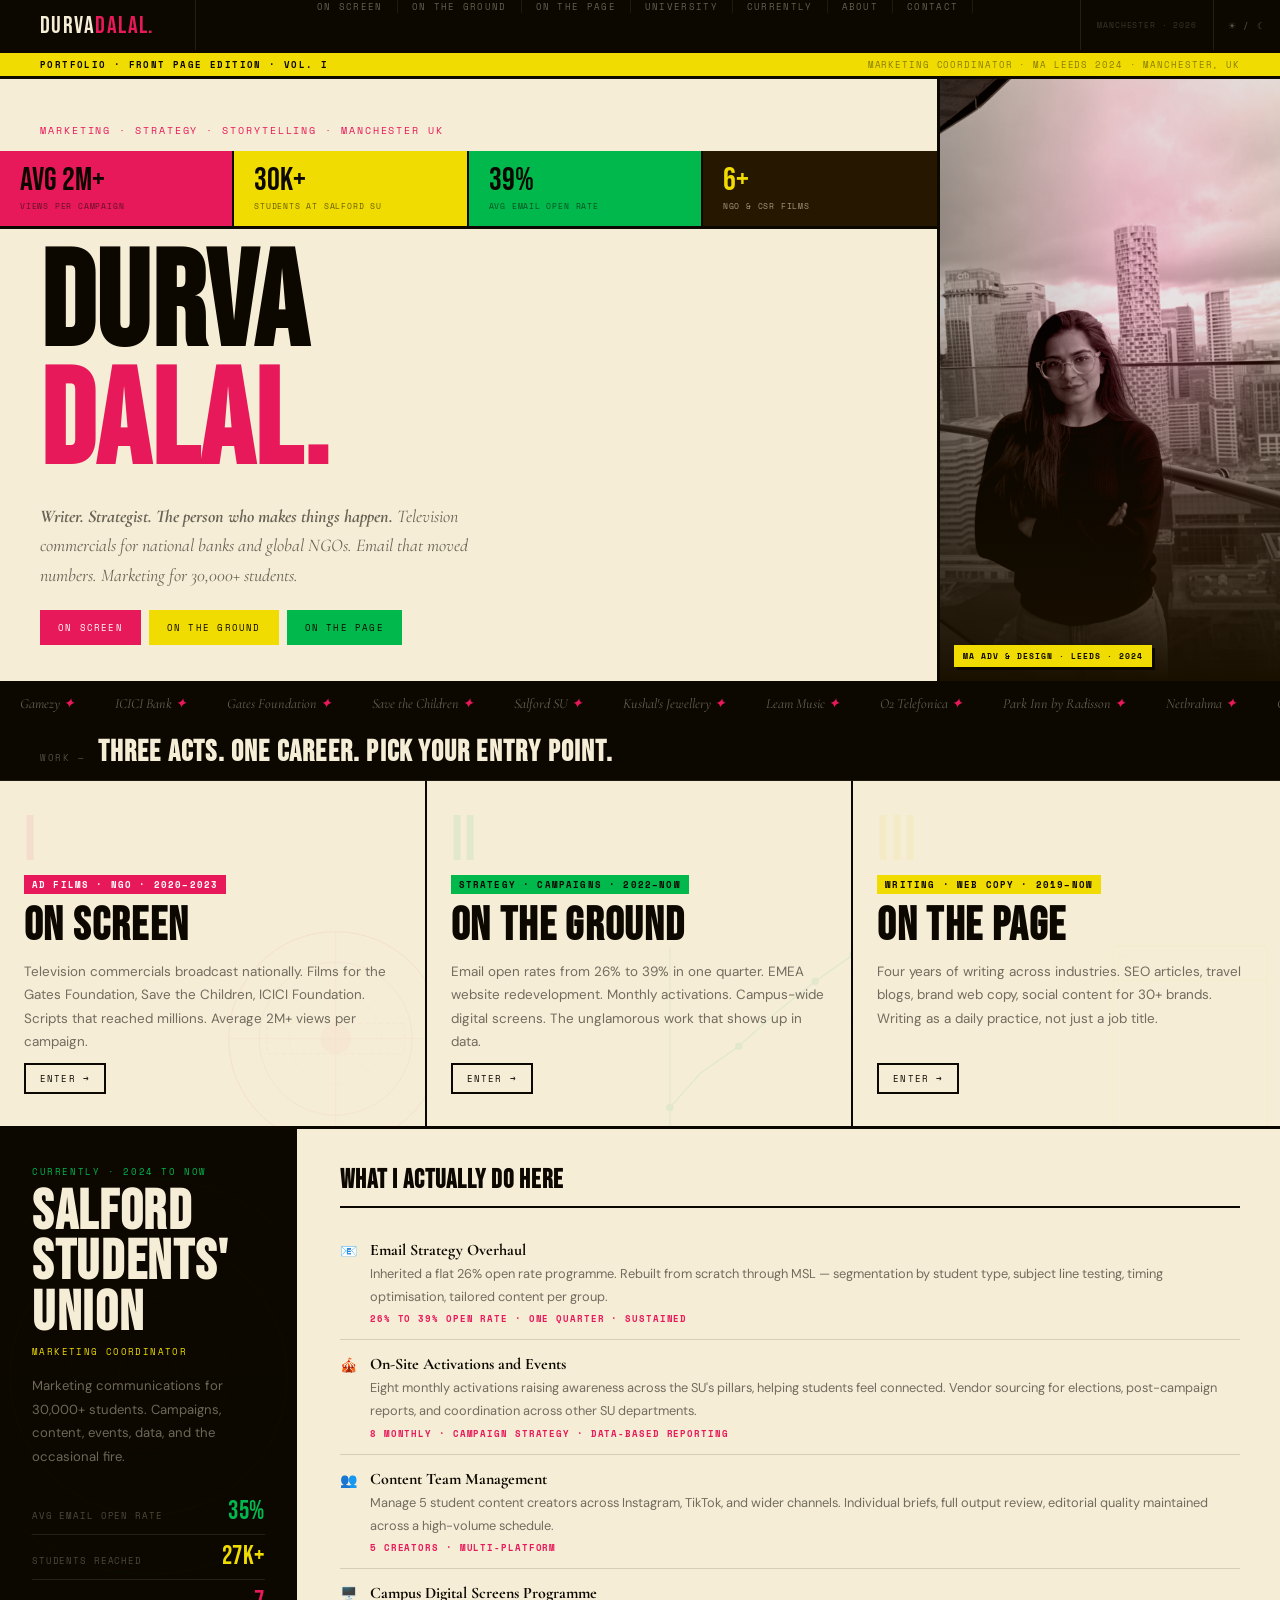
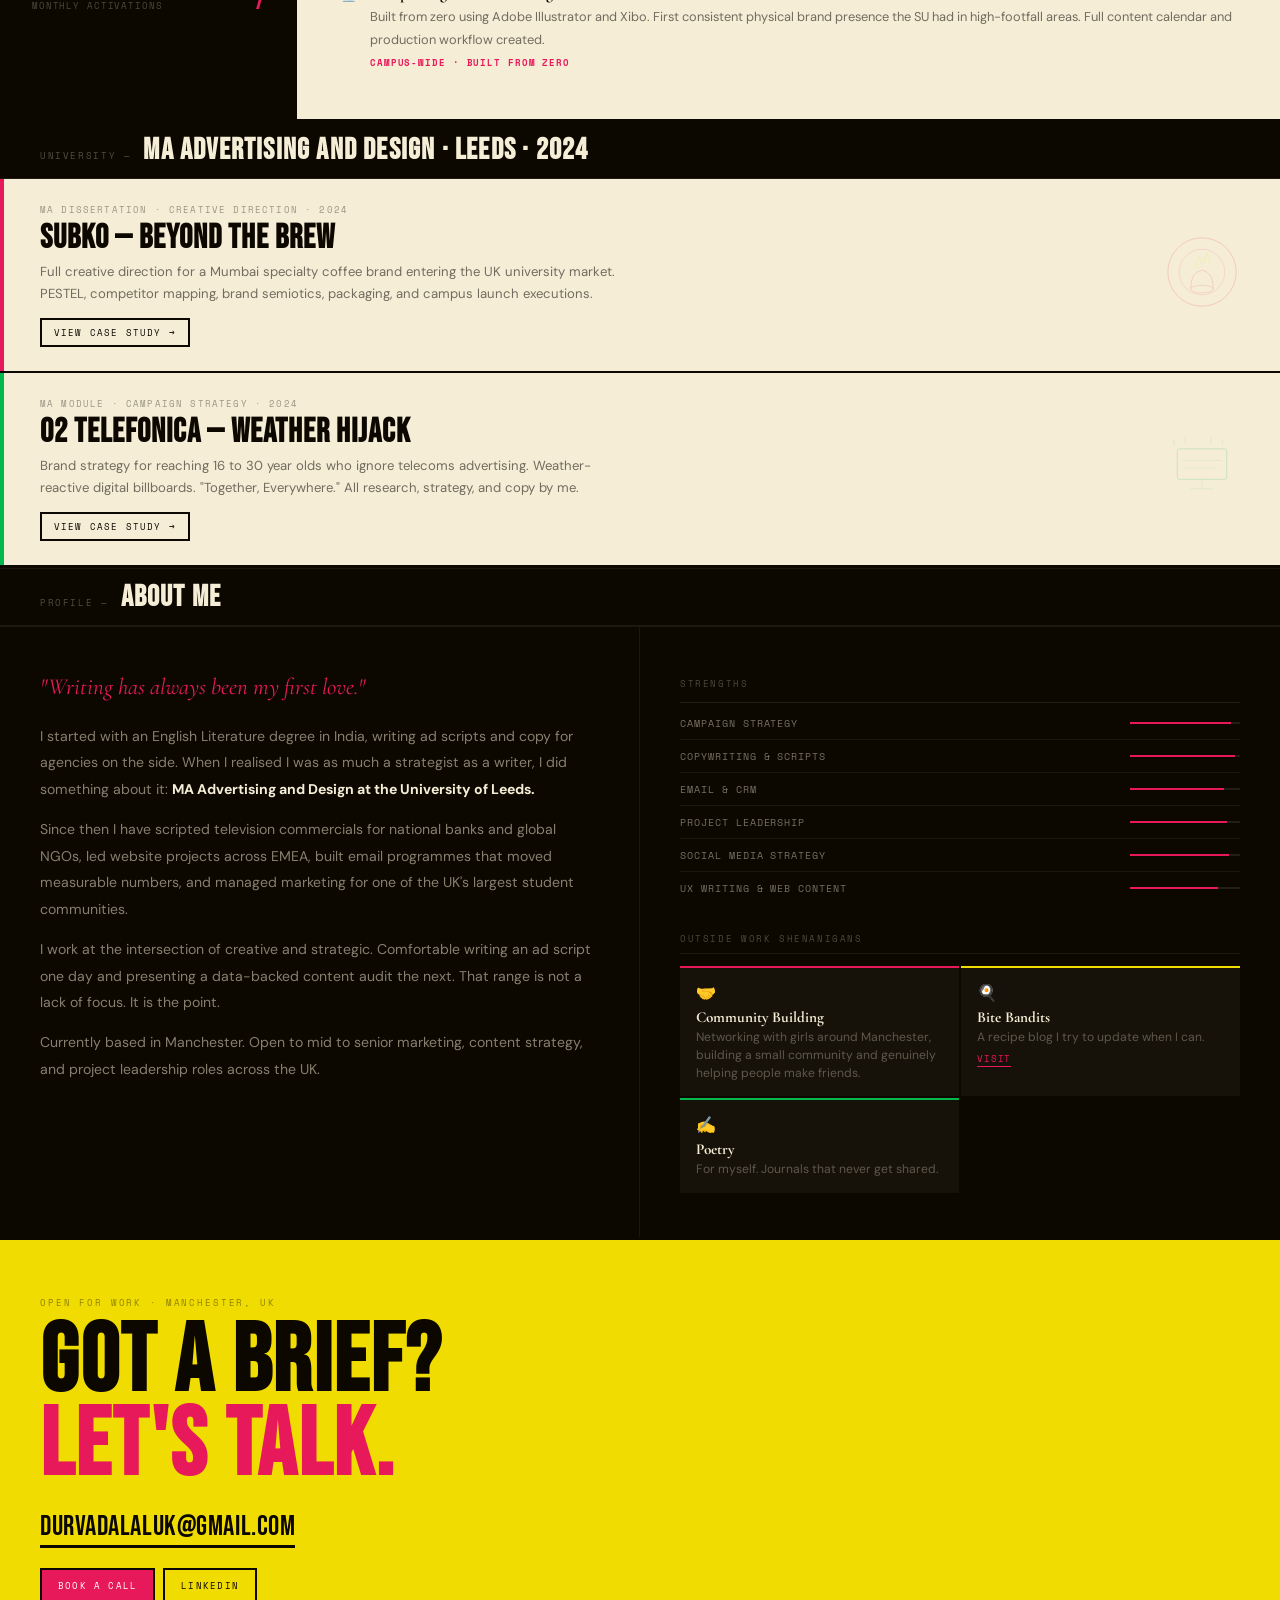
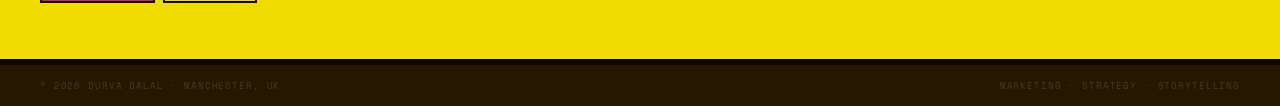
==== index.html @ 7b7b0177 "Add files via upload" ====
<!DOCTYPE html>
<html lang="en">
<head>
<meta charset="UTF-8"/><meta name="viewport" content="width=device-width,initial-scale=1.0"/>
<title>Durva Dalal — Marketing & Strategy</title>
<link rel="preconnect" href="https://fonts.googleapis.com"><link rel="preconnect" href="https://fonts.gstatic.com" crossorigin>
<link href="https://fonts.googleapis.com/css2?family=Bebas+Neue&family=Cormorant+Garamond:ital,wght@0,400;0,600;0,700;1,400;1,600;1,700&family=Space+Mono:wght@400;700&family=DM+Sans:opsz,wght@9..40,400;9..40,500&display=swap" rel="stylesheet">
<style>
/* ── TOKENS ── */
:root{
  --ink:#0C0800;--ink2:#1A1000;--ink3:#261800;
  --cream:#F5EDD6;--cream2:#EDE4C6;--cream3:#E4D8B4;
  --pink:#E8195A;--yellow:#F0DC00;--green:#00B84C;
  --rule:3px solid var(--ink);--rule-thin:1px solid rgba(12,8,0,.14);
  --w:1200px;--pad:40px;
}
*,*::before,*::after{margin:0;padding:0;box-sizing:border-box;}
html{scroll-behavior:smooth;font-size:16px;}
body{background:var(--cream);color:var(--ink);font-family:'DM Sans',sans-serif;overflow-x:hidden;cursor:none;-webkit-font-smoothing:antialiased;}
a{color:inherit;text-decoration:none;}
img{display:block;max-width:100%;}

/* ── CURSOR ── */
#cd,#cr{position:fixed;top:-100px;left:-100px;pointer-events:none;z-index:9999;border-radius:50%;transform:translate(-50%,-50%);}
#cd{width:7px;height:7px;background:var(--pink);}
#cr{width:30px;height:30px;border:1.5px solid rgba(232,25,90,.45);transition:width .22s,height .22s;}
body.hov #cr{width:46px;height:46px;border-color:var(--pink);}
body.clk #cd{background:var(--yellow);}
@media(hover:none){#cd,#cr{display:none;}body{cursor:auto;}}

/* ── MASTHEAD ── */
.mast{
  position:sticky;top:0;z-index:400;
  background:var(--ink);color:var(--cream);
  border-bottom:var(--rule);
}
.mast-inner{
  display:flex;align-items:stretch;justify-content:space-between;
  height:50px;max-width:100%;
}
.mast-logo{
  font-family:'Bebas Neue',sans-serif;font-size:24px;letter-spacing:.06em;
  color:var(--cream);padding:0 var(--pad);display:flex;align-items:center;
  border-right:1px solid rgba(245,237,214,.1);flex-shrink:0;
}
.mast-logo span{color:var(--pink);}
.mast-nav{display:flex;list-style:none;flex:1;}
.mast-nav li{display:flex;}
.mast-nav a{
  font-family:'Space Mono',monospace;font-size:.58rem;letter-spacing:.14em;
  text-transform:uppercase;color:rgba(245,237,214,.38);
  padding:0 14px;display:flex;align-items:center;
  border-right:1px solid rgba(245,237,214,.08);
  transition:color .2s,background .2s;white-space:nowrap;
}
.mast-nav a:hover,.mast-nav a.cur{color:var(--yellow);background:rgba(245,237,214,.04);}
.mast-r{display:flex;align-items:center;gap:0;border-left:1px solid rgba(245,237,214,.1);}
.mast-date{font-family:'Space Mono',monospace;font-size:.52rem;letter-spacing:.1em;color:rgba(245,237,214,.2);text-transform:uppercase;padding:0 16px;white-space:nowrap;}
.theme-btn{
  font-family:'Space Mono',monospace;font-size:.56rem;letter-spacing:.1em;text-transform:uppercase;
  background:none;border:none;border-left:1px solid rgba(245,237,214,.1);
  color:rgba(245,237,214,.35);padding:0 14px;height:50px;cursor:none;
  transition:color .2s,background .2s;white-space:nowrap;
}
.theme-btn:hover{color:var(--yellow);background:rgba(245,237,214,.04);}
.burger{
  background:none;border:none;border-left:1px solid rgba(245,237,214,.1);
  padding:0 16px;height:50px;display:none;
  flex-direction:column;justify-content:center;gap:5px;cursor:none;
}
.burger span{display:block;width:18px;height:1.5px;background:var(--cream);transition:all .3s;}
.burger.open span:nth-child(1){transform:rotate(45deg) translate(4.5px,4.5px);}
.burger.open span:nth-child(2){opacity:0;}
.burger.open span:nth-child(3){transform:rotate(-45deg) translate(4.5px,-4.5px);}

/* light mode */
body.light{background:var(--cream);color:var(--ink);}
body.dark{background:var(--ink2);color:var(--cream);}

/* ── FULL MENU ── */
.fmenu{display:none;position:fixed;inset:0;z-index:390;background:var(--ink);flex-direction:column;justify-content:center;padding:60px 10vw;}
.fmenu.on{display:flex;}
.fmenu-links{display:flex;flex-direction:column;margin-bottom:40px;}
.fmenu-links a{
  font-family:'Bebas Neue',sans-serif;font-size:clamp(40px,7.5vw,84px);
  letter-spacing:.04em;color:var(--cream);opacity:.12;line-height:1.1;
  transition:opacity .3s,color .3s;border-bottom:1px solid rgba(245,237,214,.06);
  padding:3px 0;
}
.fmenu-links a:hover{opacity:1;color:var(--yellow);}
.fmenu-foot{display:flex;flex-wrap:wrap;gap:8px;border-top:1px solid rgba(245,237,214,.1);padding-top:24px;}
.fma{font-family:'Space Mono',monospace;font-size:.6rem;letter-spacing:.13em;text-transform:uppercase;padding:8px 16px;border:1px solid rgba(245,237,214,.18);color:var(--cream);transition:all .2s;}
.fma:hover{border-color:var(--cream);}
.fma.fp{background:var(--pink);border-color:var(--pink);color:#fff;}
.fmenu-hint{font-family:'Space Mono',monospace;font-size:.56rem;letter-spacing:.1em;text-transform:uppercase;color:rgba(245,237,214,.13);margin-top:12px;}

/* ── ISSUE BAR ── */
.issue-bar{
  background:var(--yellow);border-bottom:var(--rule);
  display:flex;align-items:center;justify-content:space-between;
  padding:5px var(--pad);gap:16px;
}
.ib-l{font-family:'Space Mono',monospace;font-size:.58rem;letter-spacing:.15em;text-transform:uppercase;font-weight:700;}
.ib-r{font-family:'Space Mono',monospace;font-size:.56rem;letter-spacing:.1em;text-transform:uppercase;color:rgba(12,8,0,.45);}

/* ── HERO — newspaper front page grid ── */
.hero{
  display:grid;
  grid-template-columns:1fr 340px;
  border-bottom:var(--rule);
  min-height:520px;
}
.hero-l{
  padding:44px var(--pad) 36px;
  border-right:var(--rule);
  display:flex;flex-direction:column;gap:0;
  position:relative;overflow:hidden;
}
/* subtle vertical column rule */
.hero-l::after{
  content:'';position:absolute;top:15%;bottom:12%;
  left:calc(50% + 20px);width:1px;
  background:var(--rule-thin);pointer-events:none;
}
.hero-kicker{
  font-family:'Space Mono',monospace;font-size:.6rem;
  letter-spacing:.2em;text-transform:uppercase;
  color:var(--pink);margin-bottom:14px;display:block;
}
.hero-name{
  font-family:'Bebas Neue',sans-serif;
  font-size:clamp(76px,10.5vw,148px);
  line-height:.88;letter-spacing:.01em;
  margin-bottom:0;
}
.hero-name .pk{color:var(--pink);}
/* ── STATS — live above name ── */
.hero-stats-strip{
  display:grid;grid-template-columns:repeat(4,1fr);
  border-top:var(--rule);border-bottom:var(--rule);
  margin:0 calc(-1 * var(--pad));
  margin-top:20px;
}
/* stats before name — reorder with flex order */
.hero-top-block{display:flex;flex-direction:column;}
.hero-stat-bar{
  display:grid;grid-template-columns:repeat(4,1fr);
  border-bottom:var(--rule);
  margin:0 calc(-1 * var(--pad));
}
.hsb{padding:14px 20px;border-right:2px solid var(--ink);}
.hsb:last-child{border-right:none;}
.hsb:nth-child(1){background:var(--pink);color:var(--ink);}
.hsb:nth-child(2){background:var(--yellow);color:var(--ink);}
.hsb:nth-child(3){background:var(--green);color:var(--ink);}
.hsb:nth-child(4){background:var(--ink3);color:var(--cream);}
.hsb-n{font-family:'Bebas Neue',sans-serif;font-size:clamp(22px,2.5vw,34px);line-height:1;}
.hsb:nth-child(4) .hsb-n{color:var(--yellow);}
.hsb-l{font-family:'Space Mono',monospace;font-size:.5rem;letter-spacing:.1em;text-transform:uppercase;margin-top:3px;opacity:.6;}
.hero-deck{
  font-family:'Cormorant Garamond',serif;font-size:clamp(14px,1.4vw,18px);
  font-style:italic;line-height:1.65;color:rgba(12,8,0,.6);
  max-width:480px;margin-top:18px;
}
.hero-ctas{display:flex;flex-wrap:wrap;gap:8px;margin-top:20px;}
.btn{
  font-family:'Space Mono',monospace;font-size:.58rem;letter-spacing:.13em;
  text-transform:uppercase;padding:9px 16px;
  border:2px solid var(--ink);background:none;color:var(--ink);
  transition:all .2s;display:inline-block;
}
.btn:hover{background:var(--ink);color:var(--cream);}
.btn.bp{background:var(--pink);border-color:var(--pink);color:#fff;}.btn.bp:hover{background:#ff4d7a;border-color:#ff4d7a;}
.btn.by{background:var(--yellow);border-color:var(--yellow);color:var(--ink);}.btn.by:hover{background:#ffe133;}
.btn.bg{background:var(--green);border-color:var(--green);color:var(--ink);}.btn.bg:hover{background:#00e95e;}

/* hero right — photo blended */
.hero-r{display:flex;flex-direction:column;}
.hero-photo{flex:1;position:relative;overflow:hidden;background:var(--ink2);min-height:300px;}
.hero-photo-bg{position:absolute;inset:0;background:radial-gradient(ellipse at 60% 30%,#3d0818 0%,#1a0800 55%,#080400 100%);z-index:0;}
.hero-photo img{position:absolute;inset:0;width:100%;height:100%;object-fit:cover;object-position:center top;z-index:1;mix-blend-mode:luminosity;filter:contrast(1.08) saturate(.72);opacity:.88;}
.hero-photo-veil{position:absolute;inset:0;z-index:2;background:linear-gradient(to bottom,transparent 40%,var(--ink2) 100%),linear-gradient(to left,transparent 50%,rgba(8,4,0,.2) 100%);}
.hero-photo-badge{position:absolute;bottom:14px;left:14px;z-index:3;background:var(--yellow);color:var(--ink);font-family:'Space Mono',monospace;font-size:.52rem;letter-spacing:.12em;text-transform:uppercase;padding:5px 9px;font-weight:700;box-shadow:3px 3px 0 var(--ink);}

/* ── TICKER ── */
.ticker{background:var(--ink);border-bottom:var(--rule);overflow:hidden;white-space:nowrap;padding:8px 0;}
.ticker-t{display:inline-flex;animation:tick 30s linear infinite;}
.ticker-t:hover{animation-play-state:paused;}
.ti{font-family:'Cormorant Garamond',serif;font-size:14px;font-style:italic;color:rgba(245,237,214,.38);padding:0 20px;}
.td{color:var(--pink);}
@keyframes tick{from{transform:translateX(0);}to{transform:translateX(-50%);}}

/* ── SECTION BAR ── */
.section-bar{
  background:var(--ink);color:var(--cream);
  padding:10px var(--pad);
  display:flex;align-items:baseline;gap:12px;
  border-bottom:1px solid rgba(245,237,214,.08);
}
.sb-lbl{font-family:'Space Mono',monospace;font-size:.56rem;letter-spacing:.18em;text-transform:uppercase;color:rgba(245,237,214,.3);}
.sb-hl{font-family:'Bebas Neue',sans-serif;font-size:clamp(18px,2.5vw,30px);letter-spacing:.04em;}

/* ── THREE ACTS ── */
.acts-section{border-bottom:var(--rule);}
.acts-grid{display:grid;grid-template-columns:1fr 1fr 1fr;}
.act{
  padding:28px 24px 32px;border-right:2px solid var(--ink);
  display:flex;flex-direction:column;gap:10px;
  position:relative;overflow:hidden;
  text-decoration:none;color:var(--ink);
}
.act:last-child{border-right:none;}
/* NO background shift on hover — just border accent appears */
.act::before{content:'';position:absolute;top:0;left:0;right:0;height:0;transition:height .3s;z-index:0;}
.act-1::before{background:var(--pink);}
.act-2::before{background:var(--green);}
.act-3::before{background:var(--yellow);}
.act:hover::before{height:4px;}
.act-svg{position:absolute;right:-6%;bottom:-8%;width:54%;pointer-events:none;opacity:.07;}
.act-num{font-family:'Bebas Neue',sans-serif;font-size:64px;letter-spacing:.02em;line-height:1;opacity:.07;margin-bottom:-8px;position:relative;z-index:1;}
.act-1 .act-num{color:var(--pink);}.act-2 .act-num{color:var(--green);}.act-3 .act-num{color:var(--yellow);}
.act-tag{font-family:'Space Mono',monospace;font-size:.56rem;letter-spacing:.13em;text-transform:uppercase;padding:3px 8px;display:inline-block;font-weight:700;align-self:flex-start;position:relative;z-index:1;}
.act-1 .act-tag{background:var(--pink);color:#fff;}.act-2 .act-tag{background:var(--green);color:var(--ink);}.act-3 .act-tag{background:var(--yellow);color:var(--ink);}
.act-title{font-family:'Bebas Neue',sans-serif;font-size:clamp(30px,3.6vw,48px);letter-spacing:.03em;line-height:1;position:relative;z-index:1;}
.act-body{font-size:.84rem;line-height:1.72;color:rgba(12,8,0,.56);flex:1;position:relative;z-index:1;}
.act-cta{
  font-family:'Space Mono',monospace;font-size:.56rem;letter-spacing:.13em;text-transform:uppercase;
  display:inline-flex;align-items:center;gap:8px;padding:7px 14px;
  border:2px solid var(--ink);transition:all .22s;align-self:flex-start;position:relative;z-index:1;
}
.act:hover .act-cta{background:var(--ink);color:var(--cream);}
.act-1:hover .act-cta{background:var(--pink);border-color:var(--pink);color:#fff;}
.act-2:hover .act-cta{background:var(--green);border-color:var(--green);}
.act-3:hover .act-cta{background:var(--yellow);border-color:var(--yellow);color:var(--ink);}

/* ── CURRENTLY ── */
.cur-section{display:grid;grid-template-columns:300px 1fr;border-bottom:var(--rule);}
.cur-l{background:var(--ink);color:var(--cream);padding:36px 32px;border-right:3px solid var(--cream);position:relative;overflow:hidden;}
.cur-l-pat{position:absolute;inset:0;pointer-events:none;opacity:.04;}
.cur-l-inner{position:relative;z-index:1;}
.cur-lbl{font-family:'Space Mono',monospace;font-size:.56rem;letter-spacing:.18em;text-transform:uppercase;color:var(--green);display:block;margin-bottom:10px;}
.cur-org{font-family:'Bebas Neue',sans-serif;font-size:clamp(32px,4.5vw,56px);letter-spacing:.03em;line-height:.9;color:var(--cream);margin-bottom:6px;}
.cur-role{font-family:'Space Mono',monospace;font-size:.58rem;letter-spacing:.15em;text-transform:uppercase;color:var(--yellow);margin-bottom:16px;}
.cur-desc{font-size:.82rem;line-height:1.8;color:rgba(245,237,214,.42);margin-bottom:22px;}
.cur-stats-ed{display:flex;flex-direction:column;}
.cse{padding:9px 0;border-bottom:1px solid rgba(245,237,214,.1);display:flex;align-items:baseline;justify-content:space-between;gap:8px;}
.cse:last-child{border-bottom:none;}
.cse-lbl{font-family:'Space Mono',monospace;font-size:.54rem;letter-spacing:.1em;text-transform:uppercase;color:rgba(245,237,214,.28);}
.cse-val{font-family:'Bebas Neue',sans-serif;font-size:clamp(18px,2vw,26px);letter-spacing:.02em;line-height:1;}
.cse:nth-child(1) .cse-val{color:var(--green);}
.cse:nth-child(2) .cse-val{color:var(--yellow);}
.cse:nth-child(3) .cse-val{color:var(--pink);}
.cur-r{padding:36px var(--pad);}
.cur-r-hl{font-family:'Bebas Neue',sans-serif;font-size:clamp(16px,2vw,26px);letter-spacing:.04em;margin-bottom:18px;padding-bottom:10px;border-bottom:2px solid var(--ink);}
.ach-list{list-style:none;}
.ach{display:flex;gap:12px;padding:14px 0;border-bottom:var(--rule-thin);}
.ach:last-child{border-bottom:none;}
.ach-ico{font-size:14px;flex-shrink:0;width:18px;margin-top:2px;}
.ach-title{font-family:'Cormorant Garamond',serif;font-size:1rem;font-weight:700;margin-bottom:3px;}
.ach-body{font-size:.8rem;line-height:1.78;color:rgba(12,8,0,.56);}
.ach-m{font-family:'Space Mono',monospace;font-size:.56rem;letter-spacing:.1em;text-transform:uppercase;color:var(--pink);font-weight:700;margin-top:4px;display:block;}

/* ── UNIVERSITY ── */
.uni-section{border-bottom:var(--rule);}
.uni-grid{display:flex;flex-direction:column;}
.uni-c{
  padding:24px var(--pad);display:grid;grid-template-columns:1fr auto;
  gap:20px;align-items:center;border-bottom:2px solid var(--ink);
  text-decoration:none;color:var(--ink);transition:background .2s;
  position:relative;
}
.uni-c:last-child{border-bottom:none;}
.uni-c:hover{background:var(--cream2);}
.uni-c::before{content:'';position:absolute;left:0;top:0;bottom:0;width:4px;background:var(--pink);}
.uni-c:nth-child(2)::before{background:var(--green);}
.uni-tag{font-family:'Space Mono',monospace;font-size:.56rem;letter-spacing:.13em;text-transform:uppercase;color:rgba(12,8,0,.38);margin-bottom:6px;display:block;}
.uni-h{font-family:'Bebas Neue',sans-serif;font-size:clamp(20px,2.6vw,34px);letter-spacing:.03em;line-height:1;margin-bottom:6px;}
.uni-p{font-size:.82rem;line-height:1.7;color:rgba(12,8,0,.56);max-width:580px;margin-bottom:12px;}
.uni-cta{font-family:'Space Mono',monospace;font-size:.56rem;letter-spacing:.13em;text-transform:uppercase;padding:6px 12px;border:2px solid var(--ink);display:inline-block;transition:all .2s;}
.uni-c:hover .uni-cta{background:var(--ink);color:var(--cream);}
.uni-illus{flex-shrink:0;opacity:.45;}

/* ── ABOUT ── */
.about-section{border-bottom:var(--rule);background:var(--ink);color:var(--cream);}
.about-grid{display:grid;grid-template-columns:1fr 1fr;border-top:1px solid rgba(245,237,214,.07);}
.about-l{padding:44px var(--pad);border-right:1px solid rgba(245,237,214,.07);}
.about-quote{font-family:'Cormorant Garamond',serif;font-size:clamp(16px,1.8vw,24px);font-style:italic;color:var(--pink);margin-bottom:20px;line-height:1.4;}
.about-p{font-size:.88rem;line-height:1.88;color:rgba(245,237,214,.52);margin-bottom:14px;}
.about-p strong{color:var(--cream);}
.about-r{padding:44px var(--pad);}
.skill-row{display:flex;align-items:center;justify-content:space-between;padding:9px 0;border-bottom:1px solid rgba(245,237,214,.07);gap:12px;}
.skill-row:last-child{border-bottom:none;}
.skill-name{font-family:'Space Mono',monospace;font-size:.6rem;letter-spacing:.1em;text-transform:uppercase;color:rgba(245,237,214,.45);}
.skill-bar{width:110px;height:2px;background:rgba(245,237,214,.1);flex-shrink:0;overflow:hidden;}
.skill-fill{height:100%;background:var(--pink);width:0;transition:width 1.2s cubic-bezier(.16,1,.3,1);}
/* hobbies */
.hobbies-lbl{font-family:'Space Mono',monospace;font-size:.56rem;letter-spacing:.18em;text-transform:uppercase;color:rgba(245,237,214,.28);margin-top:28px;margin-bottom:12px;display:block;padding-bottom:8px;border-bottom:1px solid rgba(245,237,214,.08);}
.outside-row{display:grid;grid-template-columns:1fr 1fr;gap:2px;}
.ot{background:rgba(245,237,214,.04);padding:14px 16px;border-top:2px solid transparent;transition:background .2s;}
.ot:nth-child(1){border-top-color:var(--pink);}
.ot:nth-child(2){border-top-color:var(--yellow);}
.ot:nth-child(3){border-top-color:var(--green);}
.ot:hover{background:rgba(245,237,214,.07);}
.ot-e{font-size:16px;margin-bottom:5px;}
.ot-title{font-family:'Cormorant Garamond',serif;font-size:.95rem;font-weight:700;color:var(--cream);margin-bottom:2px;}
.ot-body{font-size:.76rem;color:rgba(245,237,214,.32);line-height:1.5;}
.ot-link{font-family:'Space Mono',monospace;font-size:.54rem;letter-spacing:.1em;text-transform:uppercase;color:var(--pink);border-bottom:1px solid var(--pink);padding-bottom:1px;display:inline-block;margin-top:4px;}

/* ── CONTACT ── */
.contact-section{background:var(--yellow);border-bottom:var(--rule);padding:56px var(--pad);}
.contact-pre{font-family:'Space Mono',monospace;font-size:.58rem;letter-spacing:.2em;text-transform:uppercase;color:rgba(12,8,0,.42);display:block;margin-bottom:12px;}
.contact-hl{font-family:'Bebas Neue',sans-serif;font-size:clamp(52px,7.5vw,96px);line-height:.88;letter-spacing:.02em;color:var(--ink);margin-bottom:20px;}
.contact-hl span{color:var(--pink);}
.contact-email{font-family:'Bebas Neue',sans-serif;font-size:clamp(16px,2.2vw,28px);color:var(--ink);border-bottom:3px solid var(--ink);padding-bottom:2px;transition:all .2s;display:inline-block;margin-bottom:20px;letter-spacing:.02em;}
.contact-email:hover{color:var(--pink);border-color:var(--pink);}
.contact-btns{display:flex;gap:8px;flex-wrap:wrap;}
.contact-btns .btn{border-color:var(--ink);}.contact-btns .btn:hover{background:var(--ink);color:var(--cream);}

footer{background:var(--ink3);padding:14px var(--pad);display:flex;justify-content:space-between;flex-wrap:wrap;gap:8px;border-top:var(--rule);}
.ft{font-family:'Space Mono',monospace;font-size:.54rem;letter-spacing:.1em;text-transform:uppercase;color:rgba(245,237,214,.16);}

/* ── SCROLL REVEAL — fade up, no background darkening ── */
.rv{opacity:0;transform:translateY(20px);transition:opacity .65s ease,transform .65s ease;}
.rv.on{opacity:1;transform:translateY(0);}
.rv2{opacity:0;transform:translateY(20px);transition:opacity .65s ease .12s,transform .65s ease .12s;}
.rv2.on{opacity:1;transform:translateY(0);}
.rv3{opacity:0;transform:translateY(20px);transition:opacity .65s ease .24s,transform .65s ease .24s;}
.rv3.on{opacity:1;transform:translateY(0);}

/* ── MOBILE ── */
@media(max-width:900px){
  :root{--pad:20px;}
  .mast-nav{display:none;}.mast-date{display:none;}
  .burger{display:flex;}.theme-btn{display:none;}
  .hero{grid-template-columns:1fr;min-height:auto;}
  .hero-r{order:-1;}
  .hero-photo{min-height:52vw;max-height:280px;}
  .hero-l{padding:24px var(--pad) 28px;}
  .hero-l::after{display:none;}
  .hero-stat-bar{grid-template-columns:1fr 1fr;margin:0 calc(-1 * var(--pad));}
  .hero-name{font-size:clamp(60px,13vw,96px);}
  .acts-grid{grid-template-columns:1fr;}
  .act{border-right:none;border-bottom:2px solid var(--ink);padding:22px var(--pad) 26px;}
  .act:last-child{border-bottom:none;}
  .cur-section{grid-template-columns:1fr;}
  .cur-l{border-right:none;border-bottom:3px solid var(--cream);padding:28px var(--pad);}
  .cur-r{padding:28px var(--pad);}
  .uni-c{grid-template-columns:1fr;padding:20px var(--pad);}
  .uni-illus{display:none;}
  .about-grid{grid-template-columns:1fr;}
  .about-l{border-right:none;border-bottom:1px solid rgba(245,237,214,.07);padding:36px var(--pad);}
  .about-r{padding:36px var(--pad);}
  .outside-row{grid-template-columns:1fr 1fr;}
  .contact-section{padding:44px var(--pad);}
  footer{padding:14px var(--pad);justify-content:center;text-align:center;}
  .skill-bar{width:80px;}
  .ib-r{display:none;}
  .section-bar{padding:10px var(--pad);}
}
@media(max-width:480px){
  .hero-stat-bar{grid-template-columns:1fr 1fr;}
  .outside-row{grid-template-columns:1fr;}
  .contact-hl{font-size:clamp(44px,12vw,68px);}
}
</style>
</head>
<body>
<div id="cd"></div><div id="cr"></div>

<!-- MASTHEAD -->
<header class="mast">
  <div class="mast-inner">
    <a href="index.html" class="mast-logo">Durva <span>Dalal.</span></a>
    <nav><ul class="mast-nav">
      <li><a href="onscreen.html">On Screen</a></li>
      <li><a href="onground.html">On the Ground</a></li>
      <li><a href="onpage.html">On the Page</a></li>
      <li><a href="university.html">University</a></li>
      <li><a href="#currently">Currently</a></li>
      <li><a href="#about">About</a></li>
      <li><a href="#contact">Contact</a></li>
    </ul></nav>
    <div class="mast-r">
      <span class="mast-date">Manchester · 2026</span>
      <button class="theme-btn" id="themeBtn" aria-label="Toggle theme">☀ / ☾</button>
      <button class="burger" id="burger" aria-label="Menu" aria-expanded="false"><span></span><span></span><span></span></button>
    </div>
  </div>
</header>

<!-- FULL MENU -->
<div class="fmenu" id="fmenu" aria-hidden="true">
  <div class="fmenu-links">
    <a href="index.html">Home</a>
    <a href="onscreen.html">On Screen</a>
    <a href="onground.html">On the Ground</a>
    <a href="onpage.html">On the Page</a>
    <a href="university.html">University</a>
    <a href="#currently">Currently</a>
    <a href="#about">About</a>
    <a href="#contact">Contact</a>
  </div>
  <div class="fmenu-foot">
    <a href="https://calendly.com/durvadalaluk/calls" target="_blank" rel="noopener" class="fma fp">Book a Call</a>
    <a href="https://www.linkedin.com/in/durva-d-2850591bb/" target="_blank" rel="noopener" class="fma">LinkedIn</a>
    <a href="mailto:durvadalaluk@gmail.com" class="fma">durvadalaluk@gmail.com</a>
  </div>
  <p class="fmenu-hint">ESC or click outside to close</p>
</div>

<!-- ISSUE BAR -->
<div class="issue-bar">
  <span class="ib-l">Portfolio · Front Page Edition · Vol. I</span>
  <span class="ib-r">Marketing Coordinator · MA Leeds 2024 · Manchester, UK</span>
</div>

<!-- HERO -->
<section class="hero">
  <div class="hero-l rv">
    <span class="hero-kicker">Marketing · Strategy · Storytelling · Manchester UK</span>
    <!-- STATS above name -->
    <div class="hero-stat-bar count-trigger">
      <div class="hsb"><p class="hsb-n">Avg 2M+</p><p class="hsb-l">Views per campaign</p></div>
      <div class="hsb"><p class="hsb-n"><span data-count="30" data-suffix="K+">0K+</span></p><p class="hsb-l">Students at Salford SU</p></div>
      <div class="hsb"><p class="hsb-n"><span data-count="39" data-suffix="%">0%</span></p><p class="hsb-l">Avg email open rate</p></div>
      <div class="hsb"><p class="hsb-n"><span data-count="6" data-suffix="+">0+</span></p><p class="hsb-l">NGO &amp; CSR films</p></div>
    </div>
    <!-- NAME -->
    <h1 class="hero-name" style="margin-top:18px;">Durva<br><span class="pk">Dalal.</span></h1>
    <p class="hero-deck"><strong>Writer. Strategist. The person who makes things happen.</strong> Television commercials for national banks and global NGOs. Email that moved numbers. Marketing for 30,000+ students.</p>
    <div class="hero-ctas">
      <a href="onscreen.html" class="btn bp">On Screen</a>
      <a href="onground.html" class="btn by">On the Ground</a>
      <a href="onpage.html" class="btn bg">On the Page</a>
    </div>
  </div>
  <div class="hero-r">
    <div class="hero-photo">
      <div class="hero-photo-bg"></div>
      <img src="durva.jpg" alt="Durva Dalal" loading="eager" onerror="this.style.display='none'">
      <div class="hero-photo-veil"></div>
      <div class="hero-photo-badge">MA Adv &amp; Design · Leeds · 2024</div>
    </div>
  </div>
</section>

<!-- TICKER -->
<div class="ticker" aria-hidden="true">
  <div class="ticker-t">
    <span class="ti">Gamezy <span class="td">✦</span></span><span class="ti">ICICI Bank <span class="td">✦</span></span><span class="ti">Gates Foundation <span class="td">✦</span></span><span class="ti">Save the Children <span class="td">✦</span></span><span class="ti">Salford SU <span class="td">✦</span></span><span class="ti">Kushal's Jewellery <span class="td">✦</span></span><span class="ti">Leam Music <span class="td">✦</span></span><span class="ti">O2 Telefonica <span class="td">✦</span></span><span class="ti">Park Inn by Radisson <span class="td">✦</span></span><span class="ti">Netbrahma <span class="td">✦</span></span>
    <span class="ti">Gamezy <span class="td">✦</span></span><span class="ti">ICICI Bank <span class="td">✦</span></span><span class="ti">Gates Foundation <span class="td">✦</span></span><span class="ti">Save the Children <span class="td">✦</span></span><span class="ti">Salford SU <span class="td">✦</span></span><span class="ti">Kushal's Jewellery <span class="td">✦</span></span><span class="ti">Leam Music <span class="td">✦</span></span><span class="ti">O2 Telefonica <span class="td">✦</span></span><span class="ti">Park Inn by Radisson <span class="td">✦</span></span><span class="ti">Netbrahma <span class="td">✦</span></span>
  </div>
</div>

<!-- THREE ACTS -->
<section class="acts-section">
  <div class="section-bar rv"><span class="sb-lbl">Work —</span><h2 class="sb-hl">Three Acts. One Career. Pick Your Entry Point.</h2></div>
  <div class="acts-grid">
    <a href="onscreen.html" class="act act-1 rv">
      <svg class="act-svg" viewBox="0 0 300 300" xmlns="http://www.w3.org/2000/svg" fill="none"><circle cx="150" cy="150" r="140" stroke="#E8195A" stroke-width="1.2"/><circle cx="150" cy="150" r="100" stroke="#E8195A" stroke-width=".8"/><circle cx="150" cy="150" r="60" stroke="#F0DC00" stroke-width=".6"/><circle cx="150" cy="150" r="20" fill="#E8195A" opacity=".4"/><line x1="150" y1="10" x2="150" y2="290" stroke="#E8195A" stroke-width=".6"/><line x1="10" y1="150" x2="290" y2="150" stroke="#E8195A" stroke-width=".6"/><line x1="51" y1="51" x2="249" y2="249" stroke="#F0DC00" stroke-width=".5"/><line x1="249" y1="51" x2="51" y2="249" stroke="#F0DC00" stroke-width=".5"/><rect x="60" y="130" width="180" height="40" rx="3" stroke="#E8195A" stroke-width=".6" stroke-dasharray="5 4"/></svg>
      <span class="act-num">I</span>
      <span class="act-tag">Ad Films · NGO · 2020–2023</span>
      <h3 class="act-title">On Screen</h3>
      <p class="act-body">Television commercials broadcast nationally. Films for the Gates Foundation, Save the Children, ICICI Foundation. Scripts that reached millions. Average 2M+ views per campaign.</p>
      <span class="act-cta">Enter →</span>
    </a>
    <a href="onground.html" class="act act-2 rv2">
      <svg class="act-svg" viewBox="0 0 300 300" xmlns="http://www.w3.org/2000/svg" fill="none"><line x1="30" y1="270" x2="270" y2="270" stroke="#00B84C" stroke-width="1.5"/><line x1="30" y1="270" x2="30" y2="30" stroke="#00B84C" stroke-width="1.5"/><polyline points="30,240 70,195 120,160 170,115 220,75 270,40" stroke="#00B84C" stroke-width="2"/><circle cx="30" cy="240" r="5" fill="#00B84C"/><circle cx="120" cy="160" r="5" fill="#00B84C"/><circle cx="220" cy="75" r="5" fill="#00B84C"/><circle cx="270" cy="40" r="5" fill="#00B84C"/><line x1="30" y1="200" x2="270" y2="200" stroke="#00B84C" stroke-width=".4" stroke-dasharray="4 4" opacity=".4"/><line x1="30" y1="130" x2="270" y2="130" stroke="#00B84C" stroke-width=".4" stroke-dasharray="4 4" opacity=".4"/><line x1="30" y1="60" x2="270" y2="60" stroke="#00B84C" stroke-width=".4" stroke-dasharray="4 4" opacity=".4"/></svg>
      <span class="act-num">II</span>
      <span class="act-tag">Strategy · Campaigns · 2022–Now</span>
      <h3 class="act-title">On the Ground</h3>
      <p class="act-body">Email open rates from 26% to 39% in one quarter. EMEA website redevelopment. Monthly activations. Campus-wide digital screens. The unglamorous work that shows up in data.</p>
      <span class="act-cta">Enter →</span>
    </a>
    <a href="onpage.html" class="act act-3 rv3">
      <svg class="act-svg" viewBox="0 0 300 300" xmlns="http://www.w3.org/2000/svg" fill="none"><rect x="50" y="30" width="200" height="240" rx="4" stroke="#F0DC00" stroke-width="1.2"/><line x1="50" y1="75" x2="250" y2="75" stroke="#F0DC00" stroke-width="1"/><line x1="70" y1="105" x2="230" y2="105" stroke="#F0DC00" stroke-width=".6" opacity=".6"/><line x1="70" y1="130" x2="220" y2="130" stroke="#F0DC00" stroke-width=".6" opacity=".55"/><line x1="70" y1="155" x2="225" y2="155" stroke="#F0DC00" stroke-width=".6" opacity=".5"/><line x1="70" y1="180" x2="210" y2="180" stroke="#F0DC00" stroke-width=".6" opacity=".4"/><line x1="70" y1="205" x2="218" y2="205" stroke="#F0DC00" stroke-width=".6" opacity=".3"/><line x1="80" y1="30" x2="80" y2="270" stroke="#F0DC00" stroke-width=".5" opacity=".28"/><circle cx="65" cy="52" r="10" stroke="#F0DC00" stroke-width=".8"/></svg>
      <span class="act-num">III</span>
      <span class="act-tag">Writing · Web Copy · 2019–Now</span>
      <h3 class="act-title">On the Page</h3>
      <p class="act-body">Four years of writing across industries. SEO articles, travel blogs, brand web copy, social content for 30+ brands. Writing as a daily practice, not just a job title.</p>
      <span class="act-cta">Enter →</span>
    </a>
  </div>
</section>

<!-- CURRENTLY -->
<section id="currently" class="cur-section">
  <div class="cur-l">
    <div class="cur-l-pat"><svg viewBox="0 0 300 500" xmlns="http://www.w3.org/2000/svg" fill="none"><circle cx="150" cy="250" r="200" stroke="#00B84C" stroke-width=".6"/><circle cx="150" cy="250" r="140" stroke="#F0DC00" stroke-width=".4"/><circle cx="150" cy="250" r="80" stroke="#00B84C" stroke-width=".4"/><circle cx="150" cy="250" r="30" stroke="#F0DC00" stroke-width=".3"/><line x1="150" y1="50" x2="150" y2="450" stroke="#00B84C" stroke-width=".3"/><line x1="-50" y1="250" x2="350" y2="250" stroke="#00B84C" stroke-width=".3"/></svg></div>
    <div class="cur-l-inner rv">
      <span class="cur-lbl">Currently · 2024 to Now</span>
      <h2 class="cur-org">Salford<br>Students'<br>Union</h2>
      <p class="cur-role">Marketing Coordinator</p>
      <p class="cur-desc">Marketing communications for 30,000+ students. Campaigns, content, events, data, and the occasional fire.</p>
      <div class="cur-stats-ed count-trigger">
        <div class="cse"><span class="cse-lbl">Avg email open rate</span><span class="cse-val"><span data-count="39" data-suffix="%">0%</span></span></div>
        <div class="cse"><span class="cse-lbl">Students reached</span><span class="cse-val"><span data-count="30" data-suffix="K+">0K+</span></span></div>
        <div class="cse"><span class="cse-lbl">Monthly activations</span><span class="cse-val"><span data-count="8" data-suffix="">0</span></span></div>
      </div>
    </div>
  </div>
  <div class="cur-r rv">
    <h3 class="cur-r-hl">What I Actually Do Here</h3>
    <ul class="ach-list">
      <li class="ach"><span class="ach-ico">📧</span><div><h4 class="ach-title">Email Strategy Overhaul</h4><p class="ach-body">Inherited a flat 26% open rate programme. Rebuilt from scratch through MSL — segmentation by student type, subject line testing, timing optimisation, tailored content per group.</p><span class="ach-m">26% to 39% open rate · one quarter · sustained</span></div></li>
      <li class="ach"><span class="ach-ico">🎪</span><div><h4 class="ach-title">On-Site Activations and Events</h4><p class="ach-body">Eight monthly activations raising awareness across the SU's pillars, helping students feel connected. Vendor sourcing for elections, post-campaign reports, and coordination across other SU departments.</p><span class="ach-m">8 monthly · campaign strategy · data-based reporting</span></div></li>
      <li class="ach"><span class="ach-ico">👥</span><div><h4 class="ach-title">Content Team Management</h4><p class="ach-body">Manage 5 student content creators across Instagram, TikTok, and wider channels. Individual briefs, full output review, editorial quality maintained across a high-volume schedule.</p><span class="ach-m">5 creators · multi-platform</span></div></li>
      <li class="ach"><span class="ach-ico">🖥️</span><div><h4 class="ach-title">Campus Digital Screens Programme</h4><p class="ach-body">Built from zero using Adobe Illustrator and Xibo. First consistent physical brand presence the SU had in high-footfall areas. Full content calendar and production workflow created.</p><span class="ach-m">Campus-wide · built from zero</span></div></li>
    </ul>
  </div>
</section>

<!-- UNIVERSITY -->
<section class="uni-section">
  <div class="section-bar rv"><span class="sb-lbl">University —</span><h2 class="sb-hl">MA Advertising and Design · Leeds · 2024</h2></div>
  <div class="uni-grid rv">
    <a href="university.html#subko" class="uni-c">
      <div><span class="uni-tag">MA Dissertation · Creative Direction · 2024</span><h3 class="uni-h">Subko — Beyond the Brew</h3><p class="uni-p">Full creative direction for a Mumbai specialty coffee brand entering the UK university market. PESTEL, competitor mapping, brand semiotics, packaging, and campus launch executions.</p><span class="uni-cta">View Case Study →</span></div>
      <div class="uni-illus"><svg width="76" height="76" viewBox="0 0 80 80" fill="none"><circle cx="40" cy="40" r="36" stroke="#E8195A" stroke-width=".8" opacity=".5"/><circle cx="40" cy="40" r="24" stroke="#E8195A" stroke-width=".6" opacity=".4"/><ellipse cx="40" cy="58" rx="12" ry="4" stroke="#E8195A" stroke-width=".7" opacity=".4" fill="none"/><path d="M28,58 Q28,40 40,38 Q52,40 52,58" stroke="#E8195A" stroke-width=".8" fill="none" opacity=".4"/><path d="M34,35 Q34,28 37,23 Q40,28 40,35" stroke="#F0DC00" stroke-width=".6" fill="none" opacity=".5"/><path d="M42,33 Q42,25 45,20 Q48,25 48,33" stroke="#F0DC00" stroke-width=".6" fill="none" opacity=".5"/></svg></div>
    </a>
    <a href="university.html#o2" class="uni-c">
      <div><span class="uni-tag">MA Module · Campaign Strategy · 2024</span><h3 class="uni-h">O2 Telefonica — Weather Hijack</h3><p class="uni-p">Brand strategy for reaching 16 to 30 year olds who ignore telecoms advertising. Weather-reactive digital billboards. "Together, Everywhere." All research, strategy, and copy by me.</p><span class="uni-cta">View Case Study →</span></div>
      <div class="uni-illus"><svg width="76" height="76" viewBox="0 0 80 80" fill="none"><rect x="14" y="22" width="52" height="32" rx="2" stroke="#00B84C" stroke-width=".8" opacity=".5"/><line x1="20" y1="34" x2="60" y2="34" stroke="#00B84C" stroke-width=".5" opacity=".4"/><line x1="20" y1="42" x2="55" y2="42" stroke="#00B84C" stroke-width=".4" opacity=".35"/><line x1="40" y1="54" x2="40" y2="64" stroke="#00B84C" stroke-width=".6" opacity=".3"/><line x1="28" y1="64" x2="52" y2="64" stroke="#00B84C" stroke-width=".6" opacity=".3"/><line x1="10" y1="12" x2="11" y2="19" stroke="#00B84C" stroke-width=".5" opacity=".4"/><line x1="22" y1="9" x2="22" y2="17" stroke="#00B84C" stroke-width=".5" opacity=".35"/><line x1="50" y1="9" x2="49" y2="17" stroke="#00B84C" stroke-width=".5" opacity=".4"/><line x1="62" y1="12" x2="61" y2="19" stroke="#00B84C" stroke-width=".5" opacity=".35"/></svg></div>
    </a>
  </div>
</section>

<!-- ABOUT -->
<section id="about" class="about-section">
  <div class="section-bar rv" style="border-top:1px solid rgba(245,237,214,.07);"><span class="sb-lbl">Profile —</span><h2 class="sb-hl">About Me</h2></div>
  <div class="about-grid">
    <div class="about-l rv">
      <p class="about-quote">"Writing has always been my first love."</p>
      <p class="about-p">I started with an English Literature degree in India, writing ad scripts and copy for agencies on the side. When I realised I was as much a strategist as a writer, I did something about it: <strong>MA Advertising and Design at the University of Leeds.</strong></p>
      <p class="about-p">Since then I have scripted television commercials for national banks and global NGOs, led website projects across EMEA, built email programmes that moved measurable numbers, and managed marketing for one of the UK's largest student communities.</p>
      <p class="about-p">I work at the intersection of creative and strategic. Comfortable writing an ad script one day and presenting a data-backed content audit the next. That range is not a lack of focus. It is the point.</p>
      <p class="about-p">Currently based in Manchester. Open to mid to senior marketing, content strategy, and project leadership roles across the UK.</p>
    </div>
    <div class="about-r rv">
      <div style="padding-bottom:10px;border-bottom:1px solid rgba(245,237,214,.1);margin-bottom:4px;">
        <span style="font-family:'Space Mono',monospace;font-size:.56rem;letter-spacing:.18em;text-transform:uppercase;color:rgba(245,237,214,.28);">Strengths</span>
      </div>
      <div id="skillsWrap">
        <div class="skill-row"><span class="skill-name">Campaign Strategy</span><div class="skill-bar"><div class="skill-fill" data-w="92"></div></div></div>
        <div class="skill-row"><span class="skill-name">Copywriting &amp; Scripts</span><div class="skill-bar"><div class="skill-fill" data-w="95"></div></div></div>
        <div class="skill-row"><span class="skill-name">Email &amp; CRM</span><div class="skill-bar"><div class="skill-fill" data-w="85"></div></div></div>
        <div class="skill-row"><span class="skill-name">Project Leadership</span><div class="skill-bar"><div class="skill-fill" data-w="88"></div></div></div>
        <div class="skill-row"><span class="skill-name">Social Media Strategy</span><div class="skill-bar"><div class="skill-fill" data-w="90"></div></div></div>
        <div class="skill-row"><span class="skill-name">UX Writing &amp; Web Content</span><div class="skill-bar"><div class="skill-fill" data-w="80"></div></div></div>
      </div>
      <span class="hobbies-lbl">Outside work shenanigans</span>
      <div class="outside-row">
        <div class="ot">
          <div class="ot-e">🤝</div>
          <h4 class="ot-title">Community Building</h4>
          <p class="ot-body">Networking with girls around Manchester, building a small community and genuinely helping people make friends.</p>
        </div>
        <div class="ot">
          <div class="ot-e">🍳</div>
          <h4 class="ot-title">Bite Bandits</h4>
          <p class="ot-body">A recipe blog I try to update when I can.</p>
          <a href="https://bitebandits.blogspot.com" target="_blank" rel="noopener" class="ot-link">Visit</a>
        </div>
        <div class="ot">
          <div class="ot-e">✍️</div>
          <h4 class="ot-title">Poetry</h4>
          <p class="ot-body">For myself. Journals that never get shared.</p>
        </div>
      </div>
    </div>
  </div>
</section>

<!-- CONTACT -->
<section id="contact" class="contact-section">
  <div class="rv">
    <span class="contact-pre">Open for work · Manchester, UK</span>
    <h2 class="contact-hl">Got a brief?<br><span>Let's talk.</span></h2>
    <a href="mailto:durvadalaluk@gmail.com" class="contact-email">durvadalaluk@gmail.com</a>
    <div class="contact-btns">
      <a href="https://calendly.com/durvadalaluk/calls" target="_blank" rel="noopener" class="btn bp">Book a Call</a>
      <a href="https://www.linkedin.com/in/durva-d-2850591bb/" target="_blank" rel="noopener" class="btn">LinkedIn</a>
    </div>
  </div>
</section>

<footer>
  <span class="ft">© 2026 Durva Dalal · Manchester, UK</span>
  <span class="ft">Marketing · Strategy · Storytelling</span>
</footer>

<script>
// CURSOR
const cd=document.getElementById('cd'),cr=document.getElementById('cr');
let mx=-100,my=-100,rx=-100,ry=-100;
if(window.matchMedia('(hover:hover) and (pointer:fine)').matches){
  document.addEventListener('mousemove',e=>{mx=e.clientX;my=e.clientY;});
  (function tick(){rx+=(mx-rx)*.13;ry+=(my-ry)*.13;cd.style.left=mx+'px';cd.style.top=my+'px';cr.style.left=rx+'px';cr.style.top=ry+'px';requestAnimationFrame(tick);})();
  document.addEventListener('mousedown',()=>document.body.classList.add('clk'));
  document.addEventListener('mouseup',()=>document.body.classList.remove('clk'));
  document.querySelectorAll('a,button').forEach(el=>{
    el.addEventListener('mouseenter',()=>document.body.classList.add('hov'));
    el.addEventListener('mouseleave',()=>document.body.classList.remove('hov'));
  });
}

// THEME TOGGLE
let dark=false;
document.getElementById('themeBtn').addEventListener('click',()=>{
  dark=!dark;
  document.body.style.background=dark?'#0C0800':'';
  document.body.style.color=dark?'#F5EDD6':'';
});

// MENU
const burger=document.getElementById('burger'),fmenu=document.getElementById('fmenu');
function openM(){fmenu.classList.add('on');fmenu.setAttribute('aria-hidden','false');burger.classList.add('open');burger.setAttribute('aria-expanded','true');}
function closeM(){fmenu.classList.remove('on');fmenu.setAttribute('aria-hidden','true');burger.classList.remove('open');burger.setAttribute('aria-expanded','false');}
burger.addEventListener('click',e=>{e.stopPropagation();fmenu.classList.contains('on')?closeM():openM();});
document.addEventListener('click',e=>{if(fmenu.classList.contains('on')&&!fmenu.contains(e.target)&&e.target!==burger)closeM();});
fmenu.querySelectorAll('a').forEach(a=>a.addEventListener('click',closeM));
document.addEventListener('keydown',e=>{if(e.key==='Escape')closeM();});

// SCROLL REVEAL — no background changes, just fade up
const ro=new IntersectionObserver(entries=>entries.forEach(e=>{
  if(e.isIntersecting){e.target.classList.add('on');ro.unobserve(e.target);}
}),{threshold:.07});
document.querySelectorAll('.rv,.rv2,.rv3').forEach(el=>ro.observe(el));

// SKILLS
const sObs=new IntersectionObserver(entries=>entries.forEach(e=>{
  if(e.isIntersecting){e.target.querySelectorAll('.skill-fill').forEach(f=>{f.style.width=f.dataset.w+'%';});sObs.unobserve(e.target);}
}),{threshold:.5});
const sw=document.getElementById('skillsWrap');if(sw)sObs.observe(sw);

// NUMBER COUNTER
function animCount(el){
  const target=parseFloat(el.dataset.count);
  const suffix=el.dataset.suffix||'';
  const dur=1300;const s=performance.now();
  function step(now){
    const p=Math.min((now-s)/dur,1);
    const e=1-Math.pow(1-p,3);
    el.textContent=Math.round(e*target)+suffix;
    if(p<1)requestAnimationFrame(step);
    else el.textContent=target+suffix;
  }
  requestAnimationFrame(step);
}
const cObs=new IntersectionObserver(entries=>entries.forEach(e=>{
  if(e.isIntersecting){e.target.querySelectorAll('[data-count]').forEach(el=>animCount(el));cObs.unobserve(e.target);}
}),{threshold:.4});
document.querySelectorAll('.count-trigger').forEach(el=>cObs.observe(el));
</script>
</body>
</html>
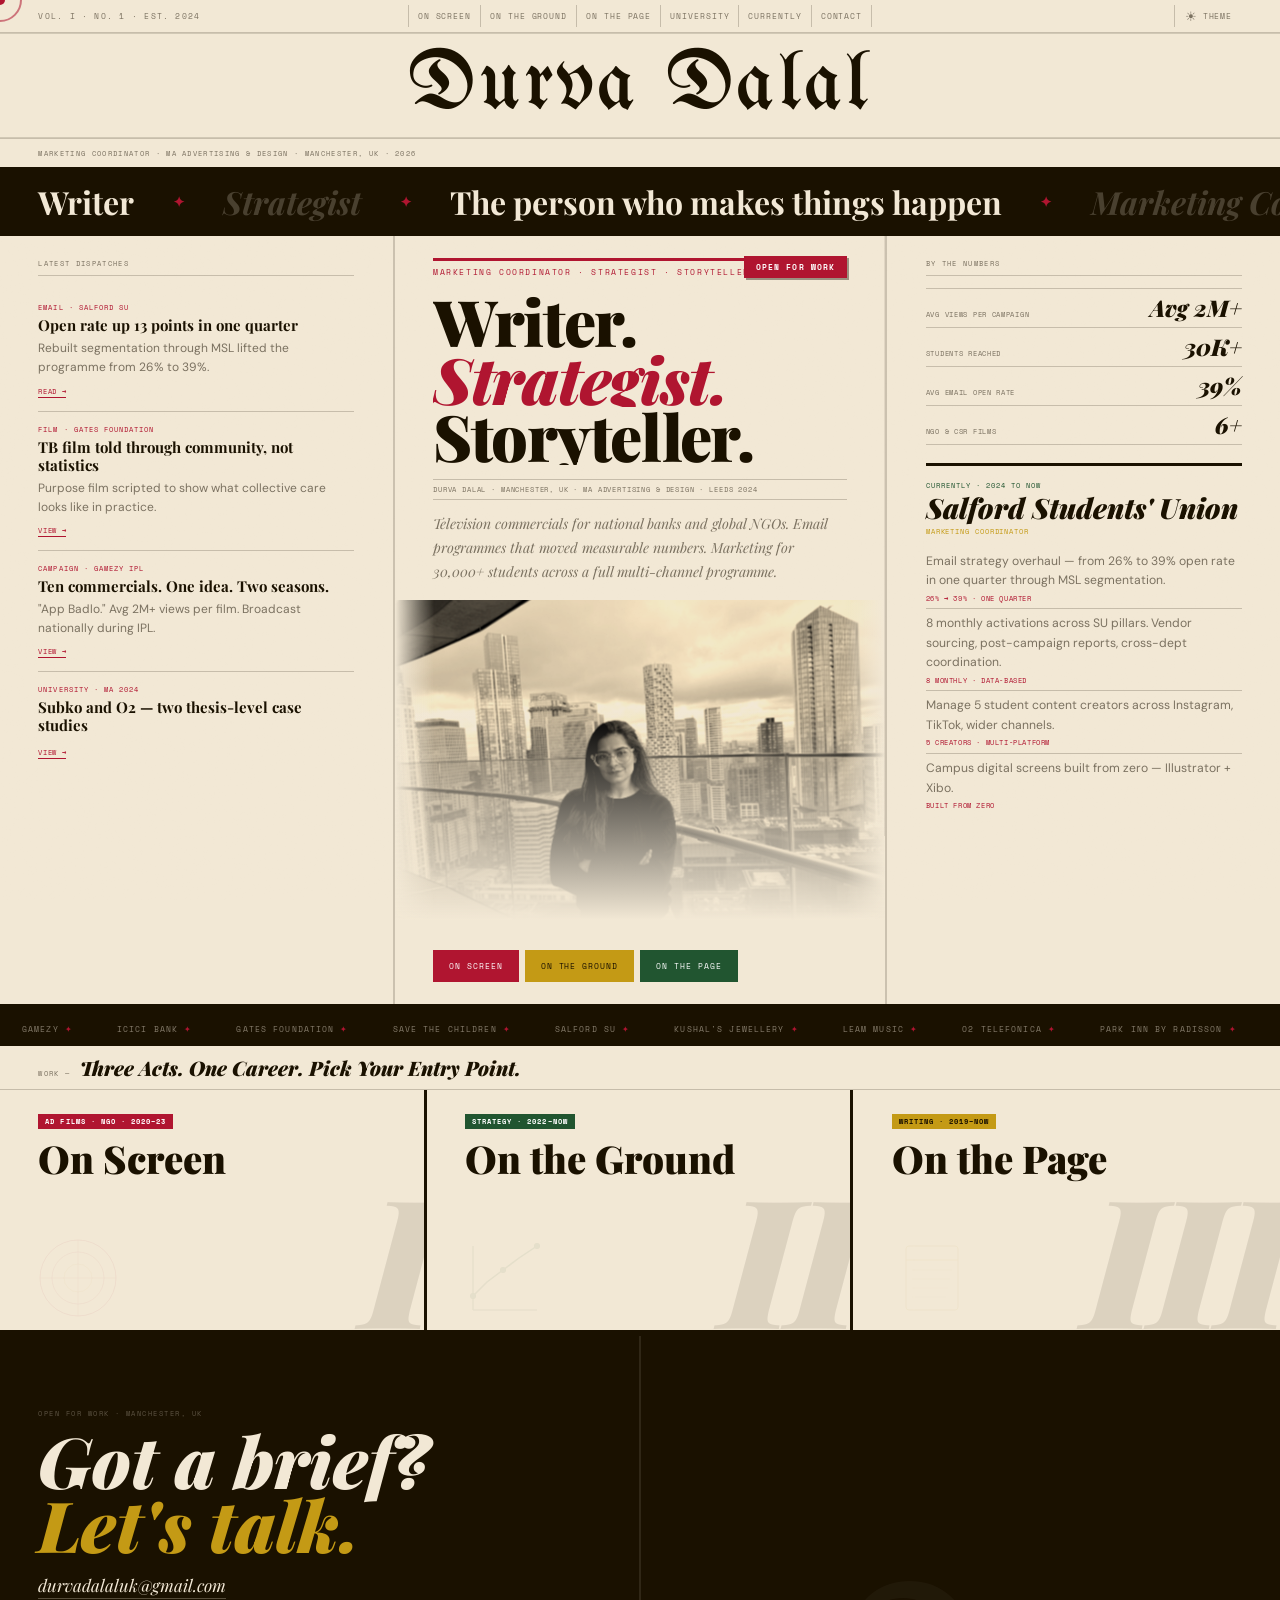
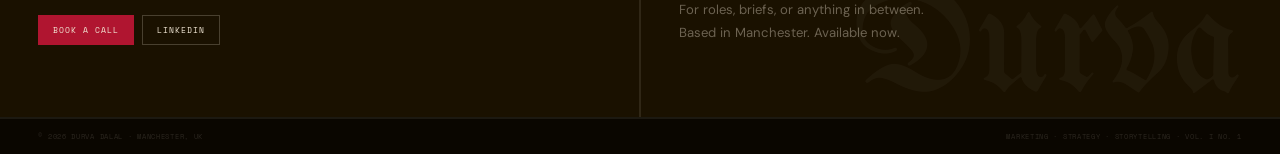
==== commit ec3c27e7: "Add files via upload" ====
--- a/index.html
+++ b/index.html
@@ -1,656 +1,539 @@
 <!DOCTYPE html>
-<html lang="en">
+<html lang="en" data-theme="light">
 <head>
 <meta charset="UTF-8"/><meta name="viewport" content="width=device-width,initial-scale=1.0"/>
-<title>Durva Dalal — Marketing & Strategy</title>
-<link rel="preconnect" href="https://fonts.googleapis.com"><link rel="preconnect" href="https://fonts.gstatic.com" crossorigin>
-<link href="https://fonts.googleapis.com/css2?family=Bebas+Neue&family=Cormorant+Garamond:ital,wght@0,400;0,600;0,700;1,400;1,600;1,700&family=Space+Mono:wght@400;700&family=DM+Sans:opsz,wght@9..40,400;9..40,500&display=swap" rel="stylesheet">
+<title>Durva Dalal</title>
+<link rel="preconnect" href="https://fonts.googleapis.com">
+<link rel="preconnect" href="https://fonts.gstatic.com" crossorigin>
+<link href="https://fonts.googleapis.com/css2?family=Playfair+Display:ital,wght@0,400;0,700;0,900;1,400;1,700;1,900&family=UnifrakturMaguntia&family=Space+Mono:wght@400;700&family=DM+Sans:opsz,wght@9..40,400;9..40,500&display=swap" rel="stylesheet">
 <style>
-/* ── TOKENS ── */
-:root{
-  --ink:#0C0800;--ink2:#1A1000;--ink3:#261800;
-  --cream:#F5EDD6;--cream2:#EDE4C6;--cream3:#E4D8B4;
-  --pink:#E8195A;--yellow:#F0DC00;--green:#00B84C;
-  --rule:3px solid var(--ink);--rule-thin:1px solid rgba(12,8,0,.14);
-  --w:1200px;--pad:40px;
+:root {
+  --p: #F2E8D5; --p2: #E8DCC0; --p3: #DDD0B0;
+  --ink: #1A1100; --ink2: #2E1F00; --ink3: #0e0900;
+  --dim: rgba(26,17,0,.55); --faint: rgba(26,17,0,.1);
+  --r: 1px solid rgba(26,17,0,.2); --T: 3px solid #1A1100;
+  --red: #B01530; --gold: #C49A15; --grn: #215530;
+  --pad: clamp(16px,3vw,42px);
+  --S: 'Playfair Display',serif; --M: 'Space Mono',monospace; --N: 'DM Sans',sans-serif;
+}
+[data-theme="dark"] {
+  --p: #110d04; --p2: #1c1608; --p3: #261e0c;
+  --ink: #F0E8D0; --ink2: #E0D4B0; --ink3: #0e0900;
+  --dim: rgba(240,232,208,.52); --faint: rgba(240,232,208,.08);
+  --r: 1px solid rgba(240,232,208,.14); --T: 3px solid rgba(240,232,208,.35);
+  --red: #E8195A; --gold: #F0DC00; --grn: #00B84C;
 }
 *,*::before,*::after{margin:0;padding:0;box-sizing:border-box;}
-html{scroll-behavior:smooth;font-size:16px;}
-body{background:var(--cream);color:var(--ink);font-family:'DM Sans',sans-serif;overflow-x:hidden;cursor:none;-webkit-font-smoothing:antialiased;}
-a{color:inherit;text-decoration:none;}
-img{display:block;max-width:100%;}
-
-/* ── CURSOR ── */
-#cd,#cr{position:fixed;top:-100px;left:-100px;pointer-events:none;z-index:9999;border-radius:50%;transform:translate(-50%,-50%);}
-#cd{width:7px;height:7px;background:var(--pink);}
-#cr{width:30px;height:30px;border:1.5px solid rgba(232,25,90,.45);transition:width .22s,height .22s;}
-body.hov #cr{width:46px;height:46px;border-color:var(--pink);}
-body.clk #cd{background:var(--yellow);}
-@media(hover:none){#cd,#cr{display:none;}body{cursor:auto;}}
+html{scroll-behavior:smooth;}
+body{background:var(--p);color:var(--ink);font-family:var(--N);overflow-x:hidden;cursor:none;-webkit-font-smoothing:antialiased;transition:background .35s,color .35s;}
+a{color:inherit;text-decoration:none;}img{display:block;max-width:100%;}
+
+/* ── NOISE CANVAS ── */
+#noise{position:fixed;inset:0;pointer-events:none;z-index:1;opacity:.028;mix-blend-mode:multiply;}
+[data-theme="dark"] #noise{mix-blend-mode:screen;opacity:.018;}
+
+/* ── MAGNETIC CURSOR ── */
+#cur-dot{position:fixed;width:10px;height:10px;background:var(--red);border-radius:50%;pointer-events:none;z-index:9999;transform:translate(-50%,-50%);transition:background .2s,width .15s,height .15s;}
+#cur-ring{position:fixed;width:44px;height:44px;border:2px solid var(--red);border-radius:50%;pointer-events:none;z-index:9998;transform:translate(-50%,-50%);transition:width .35s cubic-bezier(.16,1,.3,1),height .35s cubic-bezier(.16,1,.3,1),border-color .2s,opacity .2s;opacity:.55;}
+body.on-link #cur-dot{width:6px;height:6px;}
+body.on-link #cur-ring{width:64px;height:64px;opacity:.9;border-width:1.5px;}
+body.on-dark #cur-ring{border-color:var(--gold);}
+body.on-dark #cur-dot{background:var(--gold);}
+@media(hover:none){#cur-dot,#cur-ring{display:none;}body{cursor:auto;}}
 
 /* ── MASTHEAD ── */
-.mast{
-  position:sticky;top:0;z-index:400;
-  background:var(--ink);color:var(--cream);
-  border-bottom:var(--rule);
-}
-.mast-inner{
-  display:flex;align-items:stretch;justify-content:space-between;
-  height:50px;max-width:100%;
-}
-.mast-logo{
-  font-family:'Bebas Neue',sans-serif;font-size:24px;letter-spacing:.06em;
-  color:var(--cream);padding:0 var(--pad);display:flex;align-items:center;
-  border-right:1px solid rgba(245,237,214,.1);flex-shrink:0;
-}
-.mast-logo span{color:var(--pink);}
-.mast-nav{display:flex;list-style:none;flex:1;}
-.mast-nav li{display:flex;}
-.mast-nav a{
-  font-family:'Space Mono',monospace;font-size:.58rem;letter-spacing:.14em;
-  text-transform:uppercase;color:rgba(245,237,214,.38);
-  padding:0 14px;display:flex;align-items:center;
-  border-right:1px solid rgba(245,237,214,.08);
-  transition:color .2s,background .2s;white-space:nowrap;
-}
-.mast-nav a:hover,.mast-nav a.cur{color:var(--yellow);background:rgba(245,237,214,.04);}
-.mast-r{display:flex;align-items:center;gap:0;border-left:1px solid rgba(245,237,214,.1);}
-.mast-date{font-family:'Space Mono',monospace;font-size:.52rem;letter-spacing:.1em;color:rgba(245,237,214,.2);text-transform:uppercase;padding:0 16px;white-space:nowrap;}
-.theme-btn{
-  font-family:'Space Mono',monospace;font-size:.56rem;letter-spacing:.1em;text-transform:uppercase;
-  background:none;border:none;border-left:1px solid rgba(245,237,214,.1);
-  color:rgba(245,237,214,.35);padding:0 14px;height:50px;cursor:none;
-  transition:color .2s,background .2s;white-space:nowrap;
-}
-.theme-btn:hover{color:var(--yellow);background:rgba(245,237,214,.04);}
-.burger{
-  background:none;border:none;border-left:1px solid rgba(245,237,214,.1);
-  padding:0 16px;height:50px;display:none;
-  flex-direction:column;justify-content:center;gap:5px;cursor:none;
-}
-.burger span{display:block;width:18px;height:1.5px;background:var(--cream);transition:all .3s;}
-.burger.open span:nth-child(1){transform:rotate(45deg) translate(4.5px,4.5px);}
+.mast{position:sticky;top:0;z-index:500;background:var(--p);transition:background .35s;border-bottom:var(--T);}
+/* row 1 — meta */
+.mast-r1{border-bottom:var(--r);display:grid;grid-template-columns:1fr auto 1fr;align-items:center;padding:5px var(--pad);gap:8px;min-height:28px;}
+.mast-ed{font-family:var(--M);font-size:.48rem;letter-spacing:.16em;text-transform:uppercase;color:var(--dim);}
+.mast-r1-nav{display:flex;list-style:none;}
+.mast-r1-nav a{font-family:var(--M);font-size:.48rem;letter-spacing:.12em;text-transform:uppercase;color:var(--dim);padding:0 9px;height:22px;display:flex;align-items:center;border-left:var(--r);transition:color .2s;}
+.mast-r1-nav a:hover,.mast-r1-nav a.cur{color:var(--ink);}
+.mast-r1-nav li:last-child a{border-right:var(--r);}
+.mast-r1-right{display:flex;align-items:center;justify-content:flex-end;gap:0;}
+.theme-btn{background:none;border:none;cursor:none;font-family:var(--M);font-size:.48rem;letter-spacing:.1em;text-transform:uppercase;color:var(--dim);padding:0 10px;height:22px;border-left:var(--r);transition:color .2s;display:flex;align-items:center;gap:5px;}
+.theme-btn:hover{color:var(--ink);}
+.t-ico{font-size:13px;}
+/* row 2 — NAMEPLATE big centred */
+.mast-r2{text-align:center;padding:12px var(--pad) 10px;border-bottom:var(--r);position:relative;}
+.mast-r2::before,.mast-r2::after{content:'';position:absolute;left:0;right:0;height:1px;background:var(--ink);opacity:.15;}
+.mast-r2::before{top:0;}.mast-r2::after{bottom:0;}
+.nameplate{font-family:'UnifrakturMaguntia',serif;font-size:clamp(42px,6.5vw,88px);letter-spacing:.04em;line-height:1;color:var(--ink);display:inline-block;text-decoration:none;}
+/* row 3 — tagline + burger */
+.mast-r3{display:flex;align-items:center;justify-content:space-between;padding:5px var(--pad);min-height:28px;}
+.mast-tagline{font-family:var(--M);font-size:.46rem;letter-spacing:.18em;text-transform:uppercase;color:var(--dim);}
+.burger{background:none;border:none;padding:4px;display:none;flex-direction:column;gap:4px;cursor:none;}
+.burger span{display:block;width:18px;height:1.5px;background:var(--ink);transition:all .3s;}
+.burger.open span:nth-child(1){transform:rotate(45deg) translate(5px,5px);}
 .burger.open span:nth-child(2){opacity:0;}
-.burger.open span:nth-child(3){transform:rotate(-45deg) translate(4.5px,-4.5px);}
-
-/* light mode */
-body.light{background:var(--cream);color:var(--ink);}
-body.dark{background:var(--ink2);color:var(--cream);}
-
-/* ── FULL MENU ── */
-.fmenu{display:none;position:fixed;inset:0;z-index:390;background:var(--ink);flex-direction:column;justify-content:center;padding:60px 10vw;}
+.burger.open span:nth-child(3){transform:rotate(-45deg) translate(5px,-5px);}
+/* full menu */
+.fmenu{display:none;position:fixed;inset:0;z-index:490;background:var(--ink2);flex-direction:column;justify-content:center;padding:60px var(--pad);}
 .fmenu.on{display:flex;}
-.fmenu-links{display:flex;flex-direction:column;margin-bottom:40px;}
-.fmenu-links a{
-  font-family:'Bebas Neue',sans-serif;font-size:clamp(40px,7.5vw,84px);
-  letter-spacing:.04em;color:var(--cream);opacity:.12;line-height:1.1;
-  transition:opacity .3s,color .3s;border-bottom:1px solid rgba(245,237,214,.06);
-  padding:3px 0;
-}
-.fmenu-links a:hover{opacity:1;color:var(--yellow);}
-.fmenu-foot{display:flex;flex-wrap:wrap;gap:8px;border-top:1px solid rgba(245,237,214,.1);padding-top:24px;}
-.fma{font-family:'Space Mono',monospace;font-size:.6rem;letter-spacing:.13em;text-transform:uppercase;padding:8px 16px;border:1px solid rgba(245,237,214,.18);color:var(--cream);transition:all .2s;}
-.fma:hover{border-color:var(--cream);}
-.fma.fp{background:var(--pink);border-color:var(--pink);color:#fff;}
-.fmenu-hint{font-family:'Space Mono',monospace;font-size:.56rem;letter-spacing:.1em;text-transform:uppercase;color:rgba(245,237,214,.13);margin-top:12px;}
-
-/* ── ISSUE BAR ── */
-.issue-bar{
-  background:var(--yellow);border-bottom:var(--rule);
-  display:flex;align-items:center;justify-content:space-between;
-  padding:5px var(--pad);gap:16px;
-}
-.ib-l{font-family:'Space Mono',monospace;font-size:.58rem;letter-spacing:.15em;text-transform:uppercase;font-weight:700;}
-.ib-r{font-family:'Space Mono',monospace;font-size:.56rem;letter-spacing:.1em;text-transform:uppercase;color:rgba(12,8,0,.45);}
-
-/* ── HERO — newspaper front page grid ── */
-.hero{
-  display:grid;
-  grid-template-columns:1fr 340px;
-  border-bottom:var(--rule);
-  min-height:520px;
-}
-.hero-l{
-  padding:44px var(--pad) 36px;
-  border-right:var(--rule);
-  display:flex;flex-direction:column;gap:0;
-  position:relative;overflow:hidden;
-}
-/* subtle vertical column rule */
-.hero-l::after{
-  content:'';position:absolute;top:15%;bottom:12%;
-  left:calc(50% + 20px);width:1px;
-  background:var(--rule-thin);pointer-events:none;
-}
-.hero-kicker{
-  font-family:'Space Mono',monospace;font-size:.6rem;
-  letter-spacing:.2em;text-transform:uppercase;
-  color:var(--pink);margin-bottom:14px;display:block;
-}
-.hero-name{
-  font-family:'Bebas Neue',sans-serif;
-  font-size:clamp(76px,10.5vw,148px);
-  line-height:.88;letter-spacing:.01em;
-  margin-bottom:0;
-}
-.hero-name .pk{color:var(--pink);}
-/* ── STATS — live above name ── */
-.hero-stats-strip{
-  display:grid;grid-template-columns:repeat(4,1fr);
-  border-top:var(--rule);border-bottom:var(--rule);
-  margin:0 calc(-1 * var(--pad));
-  margin-top:20px;
-}
-/* stats before name — reorder with flex order */
-.hero-top-block{display:flex;flex-direction:column;}
-.hero-stat-bar{
-  display:grid;grid-template-columns:repeat(4,1fr);
-  border-bottom:var(--rule);
-  margin:0 calc(-1 * var(--pad));
-}
-.hsb{padding:14px 20px;border-right:2px solid var(--ink);}
-.hsb:last-child{border-right:none;}
-.hsb:nth-child(1){background:var(--pink);color:var(--ink);}
-.hsb:nth-child(2){background:var(--yellow);color:var(--ink);}
-.hsb:nth-child(3){background:var(--green);color:var(--ink);}
-.hsb:nth-child(4){background:var(--ink3);color:var(--cream);}
-.hsb-n{font-family:'Bebas Neue',sans-serif;font-size:clamp(22px,2.5vw,34px);line-height:1;}
-.hsb:nth-child(4) .hsb-n{color:var(--yellow);}
-.hsb-l{font-family:'Space Mono',monospace;font-size:.5rem;letter-spacing:.1em;text-transform:uppercase;margin-top:3px;opacity:.6;}
-.hero-deck{
-  font-family:'Cormorant Garamond',serif;font-size:clamp(14px,1.4vw,18px);
-  font-style:italic;line-height:1.65;color:rgba(12,8,0,.6);
-  max-width:480px;margin-top:18px;
-}
-.hero-ctas{display:flex;flex-wrap:wrap;gap:8px;margin-top:20px;}
-.btn{
-  font-family:'Space Mono',monospace;font-size:.58rem;letter-spacing:.13em;
-  text-transform:uppercase;padding:9px 16px;
-  border:2px solid var(--ink);background:none;color:var(--ink);
-  transition:all .2s;display:inline-block;
-}
-.btn:hover{background:var(--ink);color:var(--cream);}
-.btn.bp{background:var(--pink);border-color:var(--pink);color:#fff;}.btn.bp:hover{background:#ff4d7a;border-color:#ff4d7a;}
-.btn.by{background:var(--yellow);border-color:var(--yellow);color:var(--ink);}.btn.by:hover{background:#ffe133;}
-.btn.bg{background:var(--green);border-color:var(--green);color:var(--ink);}.btn.bg:hover{background:#00e95e;}
-
-/* hero right — photo blended */
-.hero-r{display:flex;flex-direction:column;}
-.hero-photo{flex:1;position:relative;overflow:hidden;background:var(--ink2);min-height:300px;}
-.hero-photo-bg{position:absolute;inset:0;background:radial-gradient(ellipse at 60% 30%,#3d0818 0%,#1a0800 55%,#080400 100%);z-index:0;}
-.hero-photo img{position:absolute;inset:0;width:100%;height:100%;object-fit:cover;object-position:center top;z-index:1;mix-blend-mode:luminosity;filter:contrast(1.08) saturate(.72);opacity:.88;}
-.hero-photo-veil{position:absolute;inset:0;z-index:2;background:linear-gradient(to bottom,transparent 40%,var(--ink2) 100%),linear-gradient(to left,transparent 50%,rgba(8,4,0,.2) 100%);}
-.hero-photo-badge{position:absolute;bottom:14px;left:14px;z-index:3;background:var(--yellow);color:var(--ink);font-family:'Space Mono',monospace;font-size:.52rem;letter-spacing:.12em;text-transform:uppercase;padding:5px 9px;font-weight:700;box-shadow:3px 3px 0 var(--ink);}
+.fmenu a{font-family:var(--S);font-size:clamp(36px,7vw,80px);font-style:italic;font-weight:900;color:var(--p);opacity:.1;line-height:1.1;transition:opacity .3s,color .3s;border-bottom:1px solid rgba(242,232,213,.07);padding:3px 0;display:block;}
+.fmenu a:hover{opacity:1;color:var(--gold);}
+.fmenu-foot{display:flex;flex-wrap:wrap;gap:8px;border-top:1px solid rgba(242,232,213,.1);padding-top:20px;margin-top:32px;}
+.fma{font-family:var(--M);font-size:.55rem;letter-spacing:.12em;text-transform:uppercase;padding:7px 14px;border:1px solid rgba(242,232,213,.18);color:var(--p);transition:all .2s;}
+.fma:hover{border-color:var(--p);}
+.fma.fp{background:var(--red);border-color:var(--red);}
+
+/* ── MARQUEE HEADLINE ── */
+.marquee-wrap{border-bottom:var(--T);overflow:hidden;background:var(--ink);padding:10px 0;position:relative;z-index:2;}
+.marquee-t{display:inline-flex;white-space:nowrap;animation:mqscroll 22s linear infinite;}
+.marquee-t:hover{animation-play-state:paused;}
+.mq-item{font-family:var(--S);font-size:clamp(20px,2.5vw,32px);font-style:italic;font-weight:700;color:rgba(242,232,213,.22);padding:0 clamp(16px,3vw,40px);display:flex;align-items:center;gap:clamp(16px,3vw,40px);}
+.mq-item strong{color:var(--p);font-style:normal;}
+.mq-sep{color:var(--red);font-style:normal;font-size:14px;}
+@keyframes mqscroll{from{transform:translateX(0);}to{transform:translateX(-50%);}}
+
+/* ── FRONT PAGE GRID ── */
+.fp{display:grid;grid-template-columns:1fr 2px 1.25fr 2px 1fr;border-bottom:var(--T);}
+.col-rule{background:rgba(26,17,0,.18);}[data-theme="dark"] .col-rule{background:rgba(240,232,208,.1);}
+
+/* COL 1: sidebar */
+.fp-sidebar{padding:22px var(--pad);}
+.fp-sidebar-hd{font-family:var(--M);font-size:.46rem;letter-spacing:.18em;text-transform:uppercase;color:var(--dim);border-bottom:var(--r);padding-bottom:6px;margin-bottom:14px;display:block;}
+.ns{padding:12px 0;border-bottom:var(--r);}
+.ns:last-child{border-bottom:none;}
+.ns-kick{font-family:var(--M);font-size:.43rem;letter-spacing:.15em;text-transform:uppercase;color:var(--red);display:block;margin-bottom:4px;}
+.ns-hl{font-family:var(--S);font-size:clamp(12px,1.2vw,15px);font-weight:700;line-height:1.2;margin-bottom:5px;}
+.ns-body{font-size:.75rem;line-height:1.6;color:var(--dim);}
+.ns-link{font-family:var(--M);font-size:.42rem;letter-spacing:.1em;text-transform:uppercase;color:var(--red);border-bottom:1px solid var(--red);padding-bottom:1px;display:inline-block;margin-top:5px;transition:opacity .2s;}
+.ns-link:hover{opacity:.7;}
+
+/* COL 2: main */
+.fp-main{padding:22px var(--pad);display:flex;flex-direction:column;position:relative;}
+.fp-kicker{font-family:var(--M);font-size:.5rem;letter-spacing:.2em;text-transform:uppercase;color:var(--red);border-top:3px solid var(--red);padding-top:5px;display:inline-block;margin-bottom:14px;opacity:0;animation:fadeUp .5s .1s ease forwards;}
+/* BIG EDITORIAL HEADLINE — no name repetition */
+.fp-editorial{font-family:var(--S);font-size:clamp(32px,5vw,72px);font-weight:900;line-height:.9;letter-spacing:-.02em;margin-bottom:14px;}
+.fp-editorial .line{display:block;overflow:hidden;}
+.fp-editorial .line span{display:block;transform:translateY(110%);animation:slideUp .75s cubic-bezier(.16,1,.3,1) forwards;}
+.fp-editorial .line:nth-child(1) span{animation-delay:.2s;}
+.fp-editorial .line:nth-child(2) span{animation-delay:.35s;font-style:italic;color:var(--red);}
+.fp-editorial .line:nth-child(3) span{animation-delay:.5s;}
+.fp-byline{font-family:var(--M);font-size:.44rem;letter-spacing:.12em;text-transform:uppercase;color:var(--dim);border-top:var(--r);border-bottom:var(--r);padding:4px 0;margin-bottom:12px;opacity:0;animation:fadeUp .5s .7s ease forwards;}
+.fp-deck{font-family:var(--S);font-size:clamp(12px,1.1vw,14px);font-style:italic;line-height:1.72;color:var(--dim);opacity:0;animation:fadeUp .5s .85s ease forwards;}
+/* photo — bleeds to edges, mask fades into paper */
+.fp-photo-wrap{margin:16px calc(-1 * var(--pad));position:relative;overflow:hidden;flex:1;min-height:200px;max-height:320px;}
+.fp-photo-wrap img{width:100%;height:100%;object-fit:cover;object-position:center top;display:block;filter:grayscale(100%) sepia(30%) contrast(1.1);mix-blend-mode:multiply;}
+[data-theme="dark"] .fp-photo-wrap img{mix-blend-mode:luminosity;filter:grayscale(100%) contrast(1.08);opacity:.75;}
+.fp-photo-mask{position:absolute;inset:0;background:linear-gradient(to bottom,transparent 35%,var(--p) 100%),linear-gradient(to right,var(--p) 0%,transparent 8%,transparent 92%,var(--p) 100%);pointer-events:none;}
+[data-theme="dark"] .fp-photo-mask{background:linear-gradient(to bottom,transparent 35%,var(--p) 100%),linear-gradient(to right,var(--p) 0%,transparent 8%,transparent 92%,var(--p) 100%);}
+.fp-ctas{display:flex;flex-wrap:wrap;gap:6px;margin-top:14px;opacity:0;animation:fadeUp .5s .95s ease forwards;}
+.btn{font-family:var(--M);font-size:.5rem;letter-spacing:.12em;text-transform:uppercase;padding:8px 14px;border:2px solid var(--ink);background:none;color:var(--ink);transition:all .2s;display:inline-block;}
+.btn:hover{background:var(--ink);color:var(--p);}
+.btn.r{background:var(--red);border-color:var(--red);color:#fff;}.btn.r:hover{background:#8c0f25;}
+.btn.g{background:var(--gold);border-color:var(--gold);color:var(--ink);}.btn.g:hover{filter:brightness(1.1);}
+.btn.gr{background:var(--grn);border-color:var(--grn);color:#fff;}.btn.gr:hover{filter:brightness(1.1);}
+/* stamp */
+.stamp{position:absolute;top:20px;right:var(--pad);background:var(--red);color:#fff;font-family:var(--M);font-size:.48rem;font-weight:700;letter-spacing:.14em;text-transform:uppercase;padding:5px 12px;transform:rotate(-8deg);box-shadow:2px 2px 0 rgba(26,17,0,.4);opacity:0;animation:fadeUp .4s 1.1s ease forwards;z-index:2;}
+
+/* COL 3: stats + currently */
+.fp-right{padding:22px var(--pad);}
+.fp-right-hd{font-family:var(--M);font-size:.46rem;letter-spacing:.18em;text-transform:uppercase;color:var(--dim);border-bottom:var(--r);padding-bottom:6px;margin-bottom:12px;display:block;}
+.stat-tbl{display:flex;flex-direction:column;}
+.st{display:flex;align-items:baseline;justify-content:space-between;padding:7px 0;border-bottom:var(--r);gap:8px;}
+.st:first-child{border-top:var(--r);}
+.st-l{font-family:var(--M);font-size:.44rem;letter-spacing:.1em;text-transform:uppercase;color:var(--dim);}
+.st-v{font-family:var(--S);font-size:clamp(16px,1.8vw,24px);font-weight:900;font-style:italic;color:var(--ink);line-height:1;}
+/* currently mini */
+.cur-mini{border-top:var(--T);padding-top:14px;margin-top:18px;}
+.cur-tag{font-family:var(--M);font-size:.43rem;letter-spacing:.15em;text-transform:uppercase;color:var(--grn);display:block;margin-bottom:5px;}
+.cur-org{font-family:var(--S);font-size:clamp(18px,2.2vw,28px);font-weight:900;font-style:italic;line-height:.95;margin-bottom:4px;}
+.cur-role-t{font-family:var(--M);font-size:.44rem;letter-spacing:.13em;text-transform:uppercase;color:var(--gold);margin-bottom:10px;}
+.cur-bullets{list-style:none;}
+.cur-b{font-size:.76rem;line-height:1.6;color:var(--dim);padding:5px 0;border-bottom:var(--r);display:flex;gap:8px;}
+.cur-b:last-child{border-bottom:none;}
+.cur-b-stat{font-family:var(--M);font-size:.42rem;letter-spacing:.09em;text-transform:uppercase;color:var(--red);display:block;margin-top:2px;}
 
 /* ── TICKER ── */
-.ticker{background:var(--ink);border-bottom:var(--rule);overflow:hidden;white-space:nowrap;padding:8px 0;}
+.ticker{border-top:var(--T);border-bottom:var(--T);overflow:hidden;white-space:nowrap;background:var(--ink);padding:6px 0;}
 .ticker-t{display:inline-flex;animation:tick 30s linear infinite;}
 .ticker-t:hover{animation-play-state:paused;}
-.ti{font-family:'Cormorant Garamond',serif;font-size:14px;font-style:italic;color:rgba(245,237,214,.38);padding:0 20px;}
-.td{color:var(--pink);}
+.ti{font-family:var(--M);font-size:.5rem;letter-spacing:.14em;text-transform:uppercase;color:rgba(242,232,213,.5);padding:0 22px;}
+.td{color:var(--red);}
 @keyframes tick{from{transform:translateX(0);}to{transform:translateX(-50%);}}
 
-/* ── SECTION BAR ── */
-.section-bar{
-  background:var(--ink);color:var(--cream);
-  padding:10px var(--pad);
-  display:flex;align-items:baseline;gap:12px;
-  border-bottom:1px solid rgba(245,237,214,.08);
-}
-.sb-lbl{font-family:'Space Mono',monospace;font-size:.56rem;letter-spacing:.18em;text-transform:uppercase;color:rgba(245,237,214,.3);}
-.sb-hl{font-family:'Bebas Neue',sans-serif;font-size:clamp(18px,2.5vw,30px);letter-spacing:.04em;}
-
-/* ── THREE ACTS ── */
-.acts-section{border-bottom:var(--rule);}
-.acts-grid{display:grid;grid-template-columns:1fr 1fr 1fr;}
-.act{
-  padding:28px 24px 32px;border-right:2px solid var(--ink);
-  display:flex;flex-direction:column;gap:10px;
-  position:relative;overflow:hidden;
-  text-decoration:none;color:var(--ink);
-}
+/* ── THREE ACTS — interactive hover-reveal ── */
+.acts-dept{border-bottom:var(--r);padding:8px var(--pad);display:flex;align-items:baseline;gap:10px;}
+.acts-dept-lbl{font-family:var(--M);font-size:.46rem;letter-spacing:.18em;text-transform:uppercase;color:var(--dim);}
+.acts-dept-hl{font-family:var(--S);font-size:clamp(13px,1.6vw,20px);font-weight:900;font-style:italic;}
+.acts-grid{display:grid;grid-template-columns:1fr 1fr 1fr;border-bottom:var(--T);}
+.act{padding:24px var(--pad) 28px;border-right:var(--T);display:flex;flex-direction:column;text-decoration:none;color:var(--ink);position:relative;overflow:hidden;min-height:240px;transition:background .25s;}
 .act:last-child{border-right:none;}
-/* NO background shift on hover — just border accent appears */
-.act::before{content:'';position:absolute;top:0;left:0;right:0;height:0;transition:height .3s;z-index:0;}
-.act-1::before{background:var(--pink);}
-.act-2::before{background:var(--green);}
-.act-3::before{background:var(--yellow);}
+.act:hover{background:var(--p2);}
+/* ghost number */
+.act-ghost{font-family:var(--S);font-size:clamp(100px,14vw,190px);font-weight:900;font-style:italic;line-height:1;color:var(--faint);position:absolute;bottom:-14px;right:-6px;transition:transform .45s cubic-bezier(.16,1,.3,1),opacity .3s;pointer-events:none;user-select:none;letter-spacing:-.05em;}
+.act:hover .act-ghost{transform:scale(1.08) translateX(8px);opacity:0;}
+/* accent top on hover */
+.act::before{content:'';position:absolute;top:0;left:0;right:0;height:0;transition:height .22s;}
+.act-1::before{background:var(--red);}
+.act-2::before{background:var(--grn);}
+.act-3::before{background:var(--gold);}
 .act:hover::before{height:4px;}
-.act-svg{position:absolute;right:-6%;bottom:-8%;width:54%;pointer-events:none;opacity:.07;}
-.act-num{font-family:'Bebas Neue',sans-serif;font-size:64px;letter-spacing:.02em;line-height:1;opacity:.07;margin-bottom:-8px;position:relative;z-index:1;}
-.act-1 .act-num{color:var(--pink);}.act-2 .act-num{color:var(--green);}.act-3 .act-num{color:var(--yellow);}
-.act-tag{font-family:'Space Mono',monospace;font-size:.56rem;letter-spacing:.13em;text-transform:uppercase;padding:3px 8px;display:inline-block;font-weight:700;align-self:flex-start;position:relative;z-index:1;}
-.act-1 .act-tag{background:var(--pink);color:#fff;}.act-2 .act-tag{background:var(--green);color:var(--ink);}.act-3 .act-tag{background:var(--yellow);color:var(--ink);}
-.act-title{font-family:'Bebas Neue',sans-serif;font-size:clamp(30px,3.6vw,48px);letter-spacing:.03em;line-height:1;position:relative;z-index:1;}
-.act-body{font-size:.84rem;line-height:1.72;color:rgba(12,8,0,.56);flex:1;position:relative;z-index:1;}
-.act-cta{
-  font-family:'Space Mono',monospace;font-size:.56rem;letter-spacing:.13em;text-transform:uppercase;
-  display:inline-flex;align-items:center;gap:8px;padding:7px 14px;
-  border:2px solid var(--ink);transition:all .22s;align-self:flex-start;position:relative;z-index:1;
-}
-.act:hover .act-cta{background:var(--ink);color:var(--cream);}
-.act-1:hover .act-cta{background:var(--pink);border-color:var(--pink);color:#fff;}
-.act-2:hover .act-cta{background:var(--green);border-color:var(--green);}
-.act-3:hover .act-cta{background:var(--yellow);border-color:var(--yellow);color:var(--ink);}
-
-/* ── CURRENTLY ── */
-.cur-section{display:grid;grid-template-columns:300px 1fr;border-bottom:var(--rule);}
-.cur-l{background:var(--ink);color:var(--cream);padding:36px 32px;border-right:3px solid var(--cream);position:relative;overflow:hidden;}
-.cur-l-pat{position:absolute;inset:0;pointer-events:none;opacity:.04;}
-.cur-l-inner{position:relative;z-index:1;}
-.cur-lbl{font-family:'Space Mono',monospace;font-size:.56rem;letter-spacing:.18em;text-transform:uppercase;color:var(--green);display:block;margin-bottom:10px;}
-.cur-org{font-family:'Bebas Neue',sans-serif;font-size:clamp(32px,4.5vw,56px);letter-spacing:.03em;line-height:.9;color:var(--cream);margin-bottom:6px;}
-.cur-role{font-family:'Space Mono',monospace;font-size:.58rem;letter-spacing:.15em;text-transform:uppercase;color:var(--yellow);margin-bottom:16px;}
-.cur-desc{font-size:.82rem;line-height:1.8;color:rgba(245,237,214,.42);margin-bottom:22px;}
-.cur-stats-ed{display:flex;flex-direction:column;}
-.cse{padding:9px 0;border-bottom:1px solid rgba(245,237,214,.1);display:flex;align-items:baseline;justify-content:space-between;gap:8px;}
-.cse:last-child{border-bottom:none;}
-.cse-lbl{font-family:'Space Mono',monospace;font-size:.54rem;letter-spacing:.1em;text-transform:uppercase;color:rgba(245,237,214,.28);}
-.cse-val{font-family:'Bebas Neue',sans-serif;font-size:clamp(18px,2vw,26px);letter-spacing:.02em;line-height:1;}
-.cse:nth-child(1) .cse-val{color:var(--green);}
-.cse:nth-child(2) .cse-val{color:var(--yellow);}
-.cse:nth-child(3) .cse-val{color:var(--pink);}
-.cur-r{padding:36px var(--pad);}
-.cur-r-hl{font-family:'Bebas Neue',sans-serif;font-size:clamp(16px,2vw,26px);letter-spacing:.04em;margin-bottom:18px;padding-bottom:10px;border-bottom:2px solid var(--ink);}
-.ach-list{list-style:none;}
-.ach{display:flex;gap:12px;padding:14px 0;border-bottom:var(--rule-thin);}
-.ach:last-child{border-bottom:none;}
-.ach-ico{font-size:14px;flex-shrink:0;width:18px;margin-top:2px;}
-.ach-title{font-family:'Cormorant Garamond',serif;font-size:1rem;font-weight:700;margin-bottom:3px;}
-.ach-body{font-size:.8rem;line-height:1.78;color:rgba(12,8,0,.56);}
-.ach-m{font-family:'Space Mono',monospace;font-size:.56rem;letter-spacing:.1em;text-transform:uppercase;color:var(--pink);font-weight:700;margin-top:4px;display:block;}
-
-/* ── UNIVERSITY ── */
-.uni-section{border-bottom:var(--rule);}
-.uni-grid{display:flex;flex-direction:column;}
-.uni-c{
-  padding:24px var(--pad);display:grid;grid-template-columns:1fr auto;
-  gap:20px;align-items:center;border-bottom:2px solid var(--ink);
-  text-decoration:none;color:var(--ink);transition:background .2s;
-  position:relative;
-}
-.uni-c:last-child{border-bottom:none;}
-.uni-c:hover{background:var(--cream2);}
-.uni-c::before{content:'';position:absolute;left:0;top:0;bottom:0;width:4px;background:var(--pink);}
-.uni-c:nth-child(2)::before{background:var(--green);}
-.uni-tag{font-family:'Space Mono',monospace;font-size:.56rem;letter-spacing:.13em;text-transform:uppercase;color:rgba(12,8,0,.38);margin-bottom:6px;display:block;}
-.uni-h{font-family:'Bebas Neue',sans-serif;font-size:clamp(20px,2.6vw,34px);letter-spacing:.03em;line-height:1;margin-bottom:6px;}
-.uni-p{font-size:.82rem;line-height:1.7;color:rgba(12,8,0,.56);max-width:580px;margin-bottom:12px;}
-.uni-cta{font-family:'Space Mono',monospace;font-size:.56rem;letter-spacing:.13em;text-transform:uppercase;padding:6px 12px;border:2px solid var(--ink);display:inline-block;transition:all .2s;}
-.uni-c:hover .uni-cta{background:var(--ink);color:var(--cream);}
-.uni-illus{flex-shrink:0;opacity:.45;}
-
-/* ── ABOUT ── */
-.about-section{border-bottom:var(--rule);background:var(--ink);color:var(--cream);}
-.about-grid{display:grid;grid-template-columns:1fr 1fr;border-top:1px solid rgba(245,237,214,.07);}
-.about-l{padding:44px var(--pad);border-right:1px solid rgba(245,237,214,.07);}
-.about-quote{font-family:'Cormorant Garamond',serif;font-size:clamp(16px,1.8vw,24px);font-style:italic;color:var(--pink);margin-bottom:20px;line-height:1.4;}
-.about-p{font-size:.88rem;line-height:1.88;color:rgba(245,237,214,.52);margin-bottom:14px;}
-.about-p strong{color:var(--cream);}
-.about-r{padding:44px var(--pad);}
-.skill-row{display:flex;align-items:center;justify-content:space-between;padding:9px 0;border-bottom:1px solid rgba(245,237,214,.07);gap:12px;}
-.skill-row:last-child{border-bottom:none;}
-.skill-name{font-family:'Space Mono',monospace;font-size:.6rem;letter-spacing:.1em;text-transform:uppercase;color:rgba(245,237,214,.45);}
-.skill-bar{width:110px;height:2px;background:rgba(245,237,214,.1);flex-shrink:0;overflow:hidden;}
-.skill-fill{height:100%;background:var(--pink);width:0;transition:width 1.2s cubic-bezier(.16,1,.3,1);}
-/* hobbies */
-.hobbies-lbl{font-family:'Space Mono',monospace;font-size:.56rem;letter-spacing:.18em;text-transform:uppercase;color:rgba(245,237,214,.28);margin-top:28px;margin-bottom:12px;display:block;padding-bottom:8px;border-bottom:1px solid rgba(245,237,214,.08);}
-.outside-row{display:grid;grid-template-columns:1fr 1fr;gap:2px;}
-.ot{background:rgba(245,237,214,.04);padding:14px 16px;border-top:2px solid transparent;transition:background .2s;}
-.ot:nth-child(1){border-top-color:var(--pink);}
-.ot:nth-child(2){border-top-color:var(--yellow);}
-.ot:nth-child(3){border-top-color:var(--green);}
-.ot:hover{background:rgba(245,237,214,.07);}
-.ot-e{font-size:16px;margin-bottom:5px;}
-.ot-title{font-family:'Cormorant Garamond',serif;font-size:.95rem;font-weight:700;color:var(--cream);margin-bottom:2px;}
-.ot-body{font-size:.76rem;color:rgba(245,237,214,.32);line-height:1.5;}
-.ot-link{font-family:'Space Mono',monospace;font-size:.54rem;letter-spacing:.1em;text-transform:uppercase;color:var(--pink);border-bottom:1px solid var(--pink);padding-bottom:1px;display:inline-block;margin-top:4px;}
+.act-tag{font-family:var(--M);font-size:.46rem;letter-spacing:.14em;text-transform:uppercase;padding:2px 7px;font-weight:700;align-self:flex-start;margin-bottom:10px;position:relative;z-index:1;}
+.act-1 .act-tag{background:var(--red);color:#fff;}
+.act-2 .act-tag{background:var(--grn);color:#fff;}
+.act-3 .act-tag{background:var(--gold);color:var(--ink);}
+.act-hl{font-family:var(--S);font-size:clamp(24px,3vw,42px);font-weight:900;line-height:1;position:relative;z-index:1;margin-bottom:8px;}
+/* type-in body on hover */
+.act-body{font-size:.82rem;line-height:1.7;color:var(--dim);position:relative;z-index:1;max-height:0;overflow:hidden;opacity:0;transition:max-height .4s cubic-bezier(.16,1,.3,1),opacity .3s;}
+.act:hover .act-body{max-height:160px;opacity:1;}
+.act-cta{font-family:var(--M);font-size:.48rem;letter-spacing:.12em;text-transform:uppercase;display:inline-flex;align-items:center;gap:8px;border-top:1.5px solid var(--ink);padding-top:8px;align-self:flex-start;position:relative;z-index:1;margin-top:auto;opacity:0;transform:translateY(5px);transition:opacity .3s .05s,transform .3s .05s;}
+.act:hover .act-cta{opacity:1;transform:translateY(0);}
+/* Inline SVG decoration in acts */
+.act-deco{position:absolute;bottom:12px;left:var(--pad);opacity:.06;pointer-events:none;transition:opacity .3s;}
+.act:hover .act-deco{opacity:.11;}
 
 /* ── CONTACT ── */
-.contact-section{background:var(--yellow);border-bottom:var(--rule);padding:56px var(--pad);}
-.contact-pre{font-family:'Space Mono',monospace;font-size:.58rem;letter-spacing:.2em;text-transform:uppercase;color:rgba(12,8,0,.42);display:block;margin-bottom:12px;}
-.contact-hl{font-family:'Bebas Neue',sans-serif;font-size:clamp(52px,7.5vw,96px);line-height:.88;letter-spacing:.02em;color:var(--ink);margin-bottom:20px;}
-.contact-hl span{color:var(--pink);}
-.contact-email{font-family:'Bebas Neue',sans-serif;font-size:clamp(16px,2.2vw,28px);color:var(--ink);border-bottom:3px solid var(--ink);padding-bottom:2px;transition:all .2s;display:inline-block;margin-bottom:20px;letter-spacing:.02em;}
-.contact-email:hover{color:var(--pink);border-color:var(--pink);}
+.contact{background:var(--ink);color:var(--p);border-top:var(--T);display:grid;grid-template-columns:1fr 2px 1fr;}
+.contact-div{background:rgba(242,232,213,.1);}
+.contact-l{padding:clamp(40px,7vw,72px) var(--pad);}
+.contact-pre{font-family:var(--M);font-size:.46rem;letter-spacing:.2em;text-transform:uppercase;color:rgba(242,232,213,.3);display:block;margin-bottom:10px;}
+.contact-hl{font-family:var(--S);font-size:clamp(36px,5.5vw,80px);font-weight:900;font-style:italic;line-height:.9;margin-bottom:18px;}
+.contact-hl em{color:var(--gold);}
+.contact-email{font-family:var(--S);font-size:clamp(12px,1.4vw,17px);font-style:italic;color:var(--p);border-bottom:1px solid rgba(242,232,213,.28);padding-bottom:2px;transition:all .2s;display:inline-block;margin-bottom:16px;}
+.contact-email:hover{color:var(--gold);border-color:var(--gold);}
 .contact-btns{display:flex;gap:8px;flex-wrap:wrap;}
-.contact-btns .btn{border-color:var(--ink);}.contact-btns .btn:hover{background:var(--ink);color:var(--cream);}
-
-footer{background:var(--ink3);padding:14px var(--pad);display:flex;justify-content:space-between;flex-wrap:wrap;gap:8px;border-top:var(--rule);}
-.ft{font-family:'Space Mono',monospace;font-size:.54rem;letter-spacing:.1em;text-transform:uppercase;color:rgba(245,237,214,.16);}
-
-/* ── SCROLL REVEAL — fade up, no background darkening ── */
-.rv{opacity:0;transform:translateY(20px);transition:opacity .65s ease,transform .65s ease;}
-.rv.on{opacity:1;transform:translateY(0);}
-.rv2{opacity:0;transform:translateY(20px);transition:opacity .65s ease .12s,transform .65s ease .12s;}
-.rv2.on{opacity:1;transform:translateY(0);}
-.rv3{opacity:0;transform:translateY(20px);transition:opacity .65s ease .24s,transform .65s ease .24s;}
-.rv3.on{opacity:1;transform:translateY(0);}
+.cbtn{font-family:var(--M);font-size:.5rem;letter-spacing:.12em;text-transform:uppercase;padding:8px 14px;border:1px solid rgba(242,232,213,.22);color:var(--p);transition:all .2s;}
+.cbtn:hover{background:var(--p);color:var(--ink);}
+.cbtn.cp{background:var(--red);border-color:var(--red);}
+.contact-r{padding:clamp(40px,7vw,72px) var(--pad);display:flex;flex-direction:column;justify-content:flex-end;overflow:hidden;position:relative;}
+.contact-ghost{font-family:'UnifrakturMaguntia',serif;font-size:clamp(70px,12vw,150px);color:rgba(242,232,213,.04);line-height:1;user-select:none;pointer-events:none;position:absolute;bottom:-8px;right:var(--pad);}
+.contact-detail{position:relative;z-index:1;}
+.contact-detail p{font-size:.82rem;line-height:1.8;color:rgba(242,232,213,.38);}
+
+footer{background:#0a0600;padding:12px var(--pad);display:flex;justify-content:space-between;flex-wrap:wrap;gap:8px;border-top:2px solid rgba(242,232,213,.08);}
+.ft{font-family:var(--M);font-size:.44rem;letter-spacing:.1em;text-transform:uppercase;color:rgba(242,232,213,.14);}
+
+/* ── SVG DRAW-IN ── */
+.draw-line{stroke-dasharray:1000;stroke-dashoffset:1000;transition:stroke-dashoffset 1.8s cubic-bezier(.16,1,.3,1);}
+.draw-line.drawn{stroke-dashoffset:0;}
+
+/* ── ANIMATIONS ── */
+@keyframes slideUp{from{transform:translateY(110%);}to{transform:translateY(0);}}
+@keyframes fadeUp{from{opacity:0;transform:translateY(8px);}to{opacity:1;transform:translateY(0);}}
+.sr{opacity:0;transform:translateY(12px);transition:opacity .6s ease,transform .6s ease;}
+.sr.on{opacity:1;transform:translateY(0);}
+.sr-d1{transition-delay:.07s;}.sr-d2{transition-delay:.14s;}.sr-d3{transition-delay:.21s;}
 
 /* ── MOBILE ── */
 @media(max-width:900px){
-  :root{--pad:20px;}
-  .mast-nav{display:none;}.mast-date{display:none;}
-  .burger{display:flex;}.theme-btn{display:none;}
-  .hero{grid-template-columns:1fr;min-height:auto;}
-  .hero-r{order:-1;}
-  .hero-photo{min-height:52vw;max-height:280px;}
-  .hero-l{padding:24px var(--pad) 28px;}
-  .hero-l::after{display:none;}
-  .hero-stat-bar{grid-template-columns:1fr 1fr;margin:0 calc(-1 * var(--pad));}
-  .hero-name{font-size:clamp(60px,13vw,96px);}
+  .mast-r1-nav{display:none;}
+  .burger{display:flex;}
+  .mast-r1-right .theme-btn span:not(.t-ico){display:none;}
+  .fp{grid-template-columns:1fr;}
+  .col-rule{display:none;}
+  .fp-sidebar{display:none;}
+  .fp-right{border-top:var(--T);}
   .acts-grid{grid-template-columns:1fr;}
-  .act{border-right:none;border-bottom:2px solid var(--ink);padding:22px var(--pad) 26px;}
+  .act{border-right:none;border-bottom:var(--T);min-height:auto;}
   .act:last-child{border-bottom:none;}
-  .cur-section{grid-template-columns:1fr;}
-  .cur-l{border-right:none;border-bottom:3px solid var(--cream);padding:28px var(--pad);}
-  .cur-r{padding:28px var(--pad);}
-  .uni-c{grid-template-columns:1fr;padding:20px var(--pad);}
-  .uni-illus{display:none;}
-  .about-grid{grid-template-columns:1fr;}
-  .about-l{border-right:none;border-bottom:1px solid rgba(245,237,214,.07);padding:36px var(--pad);}
-  .about-r{padding:36px var(--pad);}
-  .outside-row{grid-template-columns:1fr 1fr;}
-  .contact-section{padding:44px var(--pad);}
-  footer{padding:14px var(--pad);justify-content:center;text-align:center;}
-  .skill-bar{width:80px;}
-  .ib-r{display:none;}
-  .section-bar{padding:10px var(--pad);}
+  .act-body{max-height:none;opacity:1;}
+  .act-cta{opacity:1;transform:none;}
+  .contact{grid-template-columns:1fr;}
+  .contact-div{display:none;}
+  .contact-r{display:none;}
+  footer{justify-content:center;text-align:center;}
 }
 @media(max-width:480px){
-  .hero-stat-bar{grid-template-columns:1fr 1fr;}
-  .outside-row{grid-template-columns:1fr;}
-  .contact-hl{font-size:clamp(44px,12vw,68px);}
+  .fp-editorial{font-size:clamp(26px,9vw,48px);}
+  .contact-hl{font-size:clamp(30px,9vw,52px);}
 }
 </style>
 </head>
 <body>
-<div id="cd"></div><div id="cr"></div>
+<!-- NOISE -->
+<canvas id="noise"></canvas>
+
+<!-- CURSORS -->
+<div id="cur-dot"></div>
+<div id="cur-ring"></div>
 
 <!-- MASTHEAD -->
 <header class="mast">
-  <div class="mast-inner">
-    <a href="index.html" class="mast-logo">Durva <span>Dalal.</span></a>
-    <nav><ul class="mast-nav">
+  <div class="mast-r1">
+    <span class="mast-ed">Vol. I · No. 1 · Est. 2024</span>
+    <ul class="mast-r1-nav">
       <li><a href="onscreen.html">On Screen</a></li>
       <li><a href="onground.html">On the Ground</a></li>
       <li><a href="onpage.html">On the Page</a></li>
       <li><a href="university.html">University</a></li>
       <li><a href="#currently">Currently</a></li>
-      <li><a href="#about">About</a></li>
       <li><a href="#contact">Contact</a></li>
-    </ul></nav>
-    <div class="mast-r">
-      <span class="mast-date">Manchester · 2026</span>
-      <button class="theme-btn" id="themeBtn" aria-label="Toggle theme">☀ / ☾</button>
-      <button class="burger" id="burger" aria-label="Menu" aria-expanded="false"><span></span><span></span><span></span></button>
+    </ul>
+    <div class="mast-r1-right">
+      <button class="theme-btn" id="themeBtn"><span class="t-ico">☀</span><span>Theme</span></button>
     </div>
   </div>
+  <div class="mast-r2"><a href="index.html" class="nameplate">Durva Dalal</a></div>
+  <div class="mast-r3">
+    <span class="mast-tagline">Marketing Coordinator · MA Advertising &amp; Design · Manchester, UK · 2026</span>
+    <button class="burger" id="burger" aria-label="Menu"><span></span><span></span><span></span></button>
+  </div>
 </header>
 
-<!-- FULL MENU -->
-<div class="fmenu" id="fmenu" aria-hidden="true">
-  <div class="fmenu-links">
-    <a href="index.html">Home</a>
-    <a href="onscreen.html">On Screen</a>
-    <a href="onground.html">On the Ground</a>
-    <a href="onpage.html">On the Page</a>
-    <a href="university.html">University</a>
-    <a href="#currently">Currently</a>
-    <a href="#about">About</a>
-    <a href="#contact">Contact</a>
-  </div>
+<!-- FULLSCREEN MENU -->
+<div class="fmenu" id="fmenu">
+  <a href="index.html">Home</a><a href="onscreen.html">On Screen</a><a href="onground.html">On the Ground</a>
+  <a href="onpage.html">On the Page</a><a href="university.html">University</a>
+  <a href="#currently">Currently</a><a href="#contact">Contact</a>
   <div class="fmenu-foot">
     <a href="https://calendly.com/durvadalaluk/calls" target="_blank" rel="noopener" class="fma fp">Book a Call</a>
     <a href="https://www.linkedin.com/in/durva-d-2850591bb/" target="_blank" rel="noopener" class="fma">LinkedIn</a>
     <a href="mailto:durvadalaluk@gmail.com" class="fma">durvadalaluk@gmail.com</a>
   </div>
-  <p class="fmenu-hint">ESC or click outside to close</p>
 </div>
 
-<!-- ISSUE BAR -->
-<div class="issue-bar">
-  <span class="ib-l">Portfolio · Front Page Edition · Vol. I</span>
-  <span class="ib-r">Marketing Coordinator · MA Leeds 2024 · Manchester, UK</span>
+<!-- MARQUEE HEADLINE -->
+<div class="marquee-wrap">
+  <div class="marquee-t">
+    <span class="mq-item"><strong>Writer</strong> <span class="mq-sep">✦</span> Strategist <span class="mq-sep">✦</span> <strong>The person who makes things happen</strong> <span class="mq-sep">✦</span> Marketing Coordinator <span class="mq-sep">✦</span> MA Advertising &amp; Design · Leeds · 2024 <span class="mq-sep">✦</span> Manchester, UK <span class="mq-sep">✦</span></span>
+    <span class="mq-item"><strong>Writer</strong> <span class="mq-sep">✦</span> Strategist <span class="mq-sep">✦</span> <strong>The person who makes things happen</strong> <span class="mq-sep">✦</span> Marketing Coordinator <span class="mq-sep">✦</span> MA Advertising &amp; Design · Leeds · 2024 <span class="mq-sep">✦</span> Manchester, UK <span class="mq-sep">✦</span></span>
+  </div>
 </div>
 
-<!-- HERO -->
-<section class="hero">
-  <div class="hero-l rv">
-    <span class="hero-kicker">Marketing · Strategy · Storytelling · Manchester UK</span>
-    <!-- STATS above name -->
-    <div class="hero-stat-bar count-trigger">
-      <div class="hsb"><p class="hsb-n">Avg 2M+</p><p class="hsb-l">Views per campaign</p></div>
-      <div class="hsb"><p class="hsb-n"><span data-count="30" data-suffix="K+">0K+</span></p><p class="hsb-l">Students at Salford SU</p></div>
-      <div class="hsb"><p class="hsb-n"><span data-count="39" data-suffix="%">0%</span></p><p class="hsb-l">Avg email open rate</p></div>
-      <div class="hsb"><p class="hsb-n"><span data-count="6" data-suffix="+">0+</span></p><p class="hsb-l">NGO &amp; CSR films</p></div>
+<!-- FRONT PAGE GRID -->
+<div class="fp">
+  <!-- Sidebar -->
+  <div class="fp-sidebar">
+    <span class="fp-sidebar-hd">Latest Dispatches</span>
+    <div class="ns"><span class="ns-kick">Email · Salford SU</span><h3 class="ns-hl">Open rate up 13 points in one quarter</h3><p class="ns-body">Rebuilt segmentation through MSL lifted the programme from 26% to 39%.</p><a href="#currently" class="ns-link">Read →</a></div>
+    <div class="ns"><span class="ns-kick">Film · Gates Foundation</span><h3 class="ns-hl">TB film told through community, not statistics</h3><p class="ns-body">Purpose film scripted to show what collective care looks like in practice.</p><a href="onscreen.html" class="ns-link">View →</a></div>
+    <div class="ns"><span class="ns-kick">Campaign · Gamezy IPL</span><h3 class="ns-hl">Ten commercials. One idea. Two seasons.</h3><p class="ns-body">"App Badlo." Avg 2M+ views per film. Broadcast nationally during IPL.</p><a href="onscreen.html" class="ns-link">View →</a></div>
+    <div class="ns"><span class="ns-kick">University · MA 2024</span><h3 class="ns-hl">Subko and O2 — two thesis-level case studies</h3><a href="university.html" class="ns-link">View →</a></div>
+  </div>
+
+  <div class="col-rule"></div>
+
+  <!-- Main editorial -->
+  <div class="fp-main">
+    <div class="stamp">Open for Work</div>
+    <span class="fp-kicker">Marketing Coordinator · Strategist · Storyteller</span>
+    <!-- No name repeated — big editorial statement instead -->
+    <h1 class="fp-editorial">
+      <span class="line"><span>Writer.</span></span>
+      <span class="line"><span>Strategist.</span></span>
+      <span class="line"><span>Storyteller.</span></span>
+    </h1>
+    <div class="fp-byline">Durva Dalal · Manchester, UK · MA Advertising &amp; Design · Leeds 2024</div>
+    <p class="fp-deck">Television commercials for national banks and global NGOs. Email programmes that moved measurable numbers. Marketing for 30,000+ students across a full multi-channel programme.</p>
+    <!-- Photo blended into paper -->
+    <div class="fp-photo-wrap" id="heroPhoto">
+      <img src="durva.jpg" alt="Durva Dalal" id="heroImg" loading="eager" onerror="this.style.display='none'">
+      <div class="fp-photo-mask"></div>
     </div>
-    <!-- NAME -->
-    <h1 class="hero-name" style="margin-top:18px;">Durva<br><span class="pk">Dalal.</span></h1>
-    <p class="hero-deck"><strong>Writer. Strategist. The person who makes things happen.</strong> Television commercials for national banks and global NGOs. Email that moved numbers. Marketing for 30,000+ students.</p>
-    <div class="hero-ctas">
-      <a href="onscreen.html" class="btn bp">On Screen</a>
-      <a href="onground.html" class="btn by">On the Ground</a>
-      <a href="onpage.html" class="btn bg">On the Page</a>
+    <div class="fp-ctas">
+      <a href="onscreen.html" class="btn r">On Screen</a>
+      <a href="onground.html" class="btn g">On the Ground</a>
+      <a href="onpage.html" class="btn gr">On the Page</a>
     </div>
-  </div>
-  <div class="hero-r">
-    <div class="hero-photo">
-      <div class="hero-photo-bg"></div>
-      <img src="durva.jpg" alt="Durva Dalal" loading="eager" onerror="this.style.display='none'">
-      <div class="hero-photo-veil"></div>
-      <div class="hero-photo-badge">MA Adv &amp; Design · Leeds · 2024</div>
+    <!-- Decorative drawn SVG column ornament -->
+    <svg style="position:absolute;top:0;right:0;bottom:0;width:1px;pointer-events:none;overflow:visible;" viewBox="0 0 1 600" preserveAspectRatio="none">
+      <line x1="0.5" y1="0" x2="0.5" y2="600" stroke="rgba(26,17,0,.08)" stroke-width="1" class="draw-line" id="colLine1"/>
+    </svg>
+  </div>
+
+  <div class="col-rule"></div>
+
+  <!-- Right: stats + currently -->
+  <div class="fp-right">
+    <span class="fp-right-hd">By the Numbers</span>
+    <div class="stat-tbl count-trigger">
+      <div class="st"><span class="st-l">Avg views per campaign</span><span class="st-v">Avg 2M+</span></div>
+      <div class="st"><span class="st-l">Students reached</span><span class="st-v"><span data-count="30" data-suffix="K+">0</span></span></div>
+      <div class="st"><span class="st-l">Avg email open rate</span><span class="st-v"><span data-count="39" data-suffix="%">0</span></span></div>
+      <div class="st"><span class="st-l">NGO &amp; CSR films</span><span class="st-v"><span data-count="6" data-suffix="+">0</span></span></div>
     </div>
-  </div>
-</section>
+    <div id="currently" class="cur-mini sr">
+      <span class="cur-tag">Currently · 2024 to Now</span>
+      <h2 class="cur-org">Salford Students' Union</h2>
+      <p class="cur-role-t">Marketing Coordinator</p>
+      <ul class="cur-bullets">
+        <li class="cur-b"><div><div>Email strategy overhaul — from 26% to 39% open rate in one quarter through MSL segmentation.</div><span class="cur-b-stat">26% → 39% · one quarter</span></div></li>
+        <li class="cur-b"><div><div>8 monthly activations across SU pillars. Vendor sourcing, post-campaign reports, cross-dept coordination.</div><span class="cur-b-stat">8 monthly · data-based</span></div></li>
+        <li class="cur-b"><div><div>Manage 5 student content creators across Instagram, TikTok, wider channels.</div><span class="cur-b-stat">5 creators · multi-platform</span></div></li>
+        <li class="cur-b"><div><div>Campus digital screens built from zero — Illustrator + Xibo.</div><span class="cur-b-stat">Built from zero</span></div></li>
+      </ul>
+    </div>
+  </div>
+</div>
 
 <!-- TICKER -->
 <div class="ticker" aria-hidden="true">
   <div class="ticker-t">
-    <span class="ti">Gamezy <span class="td">✦</span></span><span class="ti">ICICI Bank <span class="td">✦</span></span><span class="ti">Gates Foundation <span class="td">✦</span></span><span class="ti">Save the Children <span class="td">✦</span></span><span class="ti">Salford SU <span class="td">✦</span></span><span class="ti">Kushal's Jewellery <span class="td">✦</span></span><span class="ti">Leam Music <span class="td">✦</span></span><span class="ti">O2 Telefonica <span class="td">✦</span></span><span class="ti">Park Inn by Radisson <span class="td">✦</span></span><span class="ti">Netbrahma <span class="td">✦</span></span>
-    <span class="ti">Gamezy <span class="td">✦</span></span><span class="ti">ICICI Bank <span class="td">✦</span></span><span class="ti">Gates Foundation <span class="td">✦</span></span><span class="ti">Save the Children <span class="td">✦</span></span><span class="ti">Salford SU <span class="td">✦</span></span><span class="ti">Kushal's Jewellery <span class="td">✦</span></span><span class="ti">Leam Music <span class="td">✦</span></span><span class="ti">O2 Telefonica <span class="td">✦</span></span><span class="ti">Park Inn by Radisson <span class="td">✦</span></span><span class="ti">Netbrahma <span class="td">✦</span></span>
+    <span class="ti">Gamezy <span class="td">✦</span></span><span class="ti">ICICI Bank <span class="td">✦</span></span><span class="ti">Gates Foundation <span class="td">✦</span></span><span class="ti">Save the Children <span class="td">✦</span></span><span class="ti">Salford SU <span class="td">✦</span></span><span class="ti">Kushal's Jewellery <span class="td">✦</span></span><span class="ti">Leam Music <span class="td">✦</span></span><span class="ti">O2 Telefonica <span class="td">✦</span></span><span class="ti">Park Inn by Radisson <span class="td">✦</span></span>
+    <span class="ti">Gamezy <span class="td">✦</span></span><span class="ti">ICICI Bank <span class="td">✦</span></span><span class="ti">Gates Foundation <span class="td">✦</span></span><span class="ti">Save the Children <span class="td">✦</span></span><span class="ti">Salford SU <span class="td">✦</span></span><span class="ti">Kushal's Jewellery <span class="td">✦</span></span><span class="ti">Leam Music <span class="td">✦</span></span><span class="ti">O2 Telefonica <span class="td">✦</span></span><span class="ti">Park Inn by Radisson <span class="td">✦</span></span>
   </div>
 </div>
 
 <!-- THREE ACTS -->
-<section class="acts-section">
-  <div class="section-bar rv"><span class="sb-lbl">Work —</span><h2 class="sb-hl">Three Acts. One Career. Pick Your Entry Point.</h2></div>
+<section>
+  <div class="acts-dept sr"><span class="acts-dept-lbl">Work —</span><h2 class="acts-dept-hl">Three Acts. One Career. Pick Your Entry Point.</h2></div>
   <div class="acts-grid">
-    <a href="onscreen.html" class="act act-1 rv">
-      <svg class="act-svg" viewBox="0 0 300 300" xmlns="http://www.w3.org/2000/svg" fill="none"><circle cx="150" cy="150" r="140" stroke="#E8195A" stroke-width="1.2"/><circle cx="150" cy="150" r="100" stroke="#E8195A" stroke-width=".8"/><circle cx="150" cy="150" r="60" stroke="#F0DC00" stroke-width=".6"/><circle cx="150" cy="150" r="20" fill="#E8195A" opacity=".4"/><line x1="150" y1="10" x2="150" y2="290" stroke="#E8195A" stroke-width=".6"/><line x1="10" y1="150" x2="290" y2="150" stroke="#E8195A" stroke-width=".6"/><line x1="51" y1="51" x2="249" y2="249" stroke="#F0DC00" stroke-width=".5"/><line x1="249" y1="51" x2="51" y2="249" stroke="#F0DC00" stroke-width=".5"/><rect x="60" y="130" width="180" height="40" rx="3" stroke="#E8195A" stroke-width=".6" stroke-dasharray="5 4"/></svg>
-      <span class="act-num">I</span>
-      <span class="act-tag">Ad Films · NGO · 2020–2023</span>
-      <h3 class="act-title">On Screen</h3>
-      <p class="act-body">Television commercials broadcast nationally. Films for the Gates Foundation, Save the Children, ICICI Foundation. Scripts that reached millions. Average 2M+ views per campaign.</p>
-      <span class="act-cta">Enter →</span>
+    <a href="onscreen.html" class="act act-1 sr">
+      <span class="act-ghost">I</span>
+      <svg class="act-deco" width="80" height="80" viewBox="0 0 80 80" fill="none"><circle cx="40" cy="40" r="38" stroke="#B01530" stroke-width=".8"/><circle cx="40" cy="40" r="26" stroke="#B01530" stroke-width=".6"/><circle cx="40" cy="40" r="14" stroke="#C49A15" stroke-width=".5"/><line x1="40" y1="2" x2="40" y2="78" stroke="#B01530" stroke-width=".5"/><line x1="2" y1="40" x2="78" y2="40" stroke="#B01530" stroke-width=".5"/></svg>
+      <span class="act-tag">Ad Films · NGO · 2020–23</span>
+      <h3 class="act-hl">On Screen</h3>
+      <p class="act-body">Television commercials broadcast nationally. Films for the Gates Foundation, Save the Children, ICICI Foundation. Average 2M+ views per campaign.</p>
+      <span class="act-cta">Enter Act I →</span>
     </a>
-    <a href="onground.html" class="act act-2 rv2">
-      <svg class="act-svg" viewBox="0 0 300 300" xmlns="http://www.w3.org/2000/svg" fill="none"><line x1="30" y1="270" x2="270" y2="270" stroke="#00B84C" stroke-width="1.5"/><line x1="30" y1="270" x2="30" y2="30" stroke="#00B84C" stroke-width="1.5"/><polyline points="30,240 70,195 120,160 170,115 220,75 270,40" stroke="#00B84C" stroke-width="2"/><circle cx="30" cy="240" r="5" fill="#00B84C"/><circle cx="120" cy="160" r="5" fill="#00B84C"/><circle cx="220" cy="75" r="5" fill="#00B84C"/><circle cx="270" cy="40" r="5" fill="#00B84C"/><line x1="30" y1="200" x2="270" y2="200" stroke="#00B84C" stroke-width=".4" stroke-dasharray="4 4" opacity=".4"/><line x1="30" y1="130" x2="270" y2="130" stroke="#00B84C" stroke-width=".4" stroke-dasharray="4 4" opacity=".4"/><line x1="30" y1="60" x2="270" y2="60" stroke="#00B84C" stroke-width=".4" stroke-dasharray="4 4" opacity=".4"/></svg>
-      <span class="act-num">II</span>
-      <span class="act-tag">Strategy · Campaigns · 2022–Now</span>
-      <h3 class="act-title">On the Ground</h3>
-      <p class="act-body">Email open rates from 26% to 39% in one quarter. EMEA website redevelopment. Monthly activations. Campus-wide digital screens. The unglamorous work that shows up in data.</p>
-      <span class="act-cta">Enter →</span>
+    <a href="onground.html" class="act act-2 sr sr-d1">
+      <span class="act-ghost">II</span>
+      <svg class="act-deco" width="80" height="80" viewBox="0 0 80 80" fill="none"><line x1="8" y1="72" x2="72" y2="72" stroke="#215530" stroke-width="1.2"/><line x1="8" y1="72" x2="8" y2="8" stroke="#215530" stroke-width="1.2"/><polyline points="8,58 22,44 38,32 54,20 72,8" stroke="#215530" stroke-width="1.5"/><circle cx="8" cy="58" r="3" fill="#215530"/><circle cx="38" cy="32" r="3" fill="#215530"/><circle cx="72" cy="8" r="3" fill="#215530"/></svg>
+      <span class="act-tag">Strategy · 2022–Now</span>
+      <h3 class="act-hl">On the Ground</h3>
+      <p class="act-body">Email open rates from 26% to 39% in one quarter. EMEA website redevelopment. Monthly activations. Campus-wide digital screens from zero.</p>
+      <span class="act-cta">Enter Act II →</span>
     </a>
-    <a href="onpage.html" class="act act-3 rv3">
-      <svg class="act-svg" viewBox="0 0 300 300" xmlns="http://www.w3.org/2000/svg" fill="none"><rect x="50" y="30" width="200" height="240" rx="4" stroke="#F0DC00" stroke-width="1.2"/><line x1="50" y1="75" x2="250" y2="75" stroke="#F0DC00" stroke-width="1"/><line x1="70" y1="105" x2="230" y2="105" stroke="#F0DC00" stroke-width=".6" opacity=".6"/><line x1="70" y1="130" x2="220" y2="130" stroke="#F0DC00" stroke-width=".6" opacity=".55"/><line x1="70" y1="155" x2="225" y2="155" stroke="#F0DC00" stroke-width=".6" opacity=".5"/><line x1="70" y1="180" x2="210" y2="180" stroke="#F0DC00" stroke-width=".6" opacity=".4"/><line x1="70" y1="205" x2="218" y2="205" stroke="#F0DC00" stroke-width=".6" opacity=".3"/><line x1="80" y1="30" x2="80" y2="270" stroke="#F0DC00" stroke-width=".5" opacity=".28"/><circle cx="65" cy="52" r="10" stroke="#F0DC00" stroke-width=".8"/></svg>
-      <span class="act-num">III</span>
-      <span class="act-tag">Writing · Web Copy · 2019–Now</span>
-      <h3 class="act-title">On the Page</h3>
-      <p class="act-body">Four years of writing across industries. SEO articles, travel blogs, brand web copy, social content for 30+ brands. Writing as a daily practice, not just a job title.</p>
-      <span class="act-cta">Enter →</span>
+    <a href="onpage.html" class="act act-3 sr sr-d2">
+      <span class="act-ghost">III</span>
+      <svg class="act-deco" width="80" height="80" viewBox="0 0 80 80" fill="none"><rect x="14" y="8" width="52" height="64" rx="3" stroke="#C49A15" stroke-width=".8"/><line x1="14" y1="22" x2="66" y2="22" stroke="#C49A15" stroke-width=".7"/><line x1="20" y1="32" x2="60" y2="32" stroke="#C49A15" stroke-width=".5" opacity=".6"/><line x1="20" y1="41" x2="58" y2="41" stroke="#C49A15" stroke-width=".5" opacity=".5"/><line x1="20" y1="50" x2="56" y2="50" stroke="#C49A15" stroke-width=".5" opacity=".4"/><line x1="20" y1="59" x2="54" y2="59" stroke="#C49A15" stroke-width=".5" opacity=".3"/><line x1="22" y1="8" x2="22" y2="72" stroke="#C49A15" stroke-width=".4" opacity=".25"/></svg>
+      <span class="act-tag">Writing · 2019–Now</span>
+      <h3 class="act-hl">On the Page</h3>
+      <p class="act-body">Four years of writing across industries. Social copy for 30+ brands. Web copy. Blogs. Writing as a daily practice, not just a job title.</p>
+      <span class="act-cta">Enter Act III →</span>
     </a>
   </div>
 </section>
 
-<!-- CURRENTLY -->
-<section id="currently" class="cur-section">
-  <div class="cur-l">
-    <div class="cur-l-pat"><svg viewBox="0 0 300 500" xmlns="http://www.w3.org/2000/svg" fill="none"><circle cx="150" cy="250" r="200" stroke="#00B84C" stroke-width=".6"/><circle cx="150" cy="250" r="140" stroke="#F0DC00" stroke-width=".4"/><circle cx="150" cy="250" r="80" stroke="#00B84C" stroke-width=".4"/><circle cx="150" cy="250" r="30" stroke="#F0DC00" stroke-width=".3"/><line x1="150" y1="50" x2="150" y2="450" stroke="#00B84C" stroke-width=".3"/><line x1="-50" y1="250" x2="350" y2="250" stroke="#00B84C" stroke-width=".3"/></svg></div>
-    <div class="cur-l-inner rv">
-      <span class="cur-lbl">Currently · 2024 to Now</span>
-      <h2 class="cur-org">Salford<br>Students'<br>Union</h2>
-      <p class="cur-role">Marketing Coordinator</p>
-      <p class="cur-desc">Marketing communications for 30,000+ students. Campaigns, content, events, data, and the occasional fire.</p>
-      <div class="cur-stats-ed count-trigger">
-        <div class="cse"><span class="cse-lbl">Avg email open rate</span><span class="cse-val"><span data-count="39" data-suffix="%">0%</span></span></div>
-        <div class="cse"><span class="cse-lbl">Students reached</span><span class="cse-val"><span data-count="30" data-suffix="K+">0K+</span></span></div>
-        <div class="cse"><span class="cse-lbl">Monthly activations</span><span class="cse-val"><span data-count="8" data-suffix="">0</span></span></div>
-      </div>
-    </div>
-  </div>
-  <div class="cur-r rv">
-    <h3 class="cur-r-hl">What I Actually Do Here</h3>
-    <ul class="ach-list">
-      <li class="ach"><span class="ach-ico">📧</span><div><h4 class="ach-title">Email Strategy Overhaul</h4><p class="ach-body">Inherited a flat 26% open rate programme. Rebuilt from scratch through MSL — segmentation by student type, subject line testing, timing optimisation, tailored content per group.</p><span class="ach-m">26% to 39% open rate · one quarter · sustained</span></div></li>
-      <li class="ach"><span class="ach-ico">🎪</span><div><h4 class="ach-title">On-Site Activations and Events</h4><p class="ach-body">Eight monthly activations raising awareness across the SU's pillars, helping students feel connected. Vendor sourcing for elections, post-campaign reports, and coordination across other SU departments.</p><span class="ach-m">8 monthly · campaign strategy · data-based reporting</span></div></li>
-      <li class="ach"><span class="ach-ico">👥</span><div><h4 class="ach-title">Content Team Management</h4><p class="ach-body">Manage 5 student content creators across Instagram, TikTok, and wider channels. Individual briefs, full output review, editorial quality maintained across a high-volume schedule.</p><span class="ach-m">5 creators · multi-platform</span></div></li>
-      <li class="ach"><span class="ach-ico">🖥️</span><div><h4 class="ach-title">Campus Digital Screens Programme</h4><p class="ach-body">Built from zero using Adobe Illustrator and Xibo. First consistent physical brand presence the SU had in high-footfall areas. Full content calendar and production workflow created.</p><span class="ach-m">Campus-wide · built from zero</span></div></li>
-    </ul>
-  </div>
-</section>
-
-<!-- UNIVERSITY -->
-<section class="uni-section">
-  <div class="section-bar rv"><span class="sb-lbl">University —</span><h2 class="sb-hl">MA Advertising and Design · Leeds · 2024</h2></div>
-  <div class="uni-grid rv">
-    <a href="university.html#subko" class="uni-c">
-      <div><span class="uni-tag">MA Dissertation · Creative Direction · 2024</span><h3 class="uni-h">Subko — Beyond the Brew</h3><p class="uni-p">Full creative direction for a Mumbai specialty coffee brand entering the UK university market. PESTEL, competitor mapping, brand semiotics, packaging, and campus launch executions.</p><span class="uni-cta">View Case Study →</span></div>
-      <div class="uni-illus"><svg width="76" height="76" viewBox="0 0 80 80" fill="none"><circle cx="40" cy="40" r="36" stroke="#E8195A" stroke-width=".8" opacity=".5"/><circle cx="40" cy="40" r="24" stroke="#E8195A" stroke-width=".6" opacity=".4"/><ellipse cx="40" cy="58" rx="12" ry="4" stroke="#E8195A" stroke-width=".7" opacity=".4" fill="none"/><path d="M28,58 Q28,40 40,38 Q52,40 52,58" stroke="#E8195A" stroke-width=".8" fill="none" opacity=".4"/><path d="M34,35 Q34,28 37,23 Q40,28 40,35" stroke="#F0DC00" stroke-width=".6" fill="none" opacity=".5"/><path d="M42,33 Q42,25 45,20 Q48,25 48,33" stroke="#F0DC00" stroke-width=".6" fill="none" opacity=".5"/></svg></div>
-    </a>
-    <a href="university.html#o2" class="uni-c">
-      <div><span class="uni-tag">MA Module · Campaign Strategy · 2024</span><h3 class="uni-h">O2 Telefonica — Weather Hijack</h3><p class="uni-p">Brand strategy for reaching 16 to 30 year olds who ignore telecoms advertising. Weather-reactive digital billboards. "Together, Everywhere." All research, strategy, and copy by me.</p><span class="uni-cta">View Case Study →</span></div>
-      <div class="uni-illus"><svg width="76" height="76" viewBox="0 0 80 80" fill="none"><rect x="14" y="22" width="52" height="32" rx="2" stroke="#00B84C" stroke-width=".8" opacity=".5"/><line x1="20" y1="34" x2="60" y2="34" stroke="#00B84C" stroke-width=".5" opacity=".4"/><line x1="20" y1="42" x2="55" y2="42" stroke="#00B84C" stroke-width=".4" opacity=".35"/><line x1="40" y1="54" x2="40" y2="64" stroke="#00B84C" stroke-width=".6" opacity=".3"/><line x1="28" y1="64" x2="52" y2="64" stroke="#00B84C" stroke-width=".6" opacity=".3"/><line x1="10" y1="12" x2="11" y2="19" stroke="#00B84C" stroke-width=".5" opacity=".4"/><line x1="22" y1="9" x2="22" y2="17" stroke="#00B84C" stroke-width=".5" opacity=".35"/><line x1="50" y1="9" x2="49" y2="17" stroke="#00B84C" stroke-width=".5" opacity=".4"/><line x1="62" y1="12" x2="61" y2="19" stroke="#00B84C" stroke-width=".5" opacity=".35"/></svg></div>
-    </a>
-  </div>
-</section>
-
-<!-- ABOUT -->
-<section id="about" class="about-section">
-  <div class="section-bar rv" style="border-top:1px solid rgba(245,237,214,.07);"><span class="sb-lbl">Profile —</span><h2 class="sb-hl">About Me</h2></div>
-  <div class="about-grid">
-    <div class="about-l rv">
-      <p class="about-quote">"Writing has always been my first love."</p>
-      <p class="about-p">I started with an English Literature degree in India, writing ad scripts and copy for agencies on the side. When I realised I was as much a strategist as a writer, I did something about it: <strong>MA Advertising and Design at the University of Leeds.</strong></p>
-      <p class="about-p">Since then I have scripted television commercials for national banks and global NGOs, led website projects across EMEA, built email programmes that moved measurable numbers, and managed marketing for one of the UK's largest student communities.</p>
-      <p class="about-p">I work at the intersection of creative and strategic. Comfortable writing an ad script one day and presenting a data-backed content audit the next. That range is not a lack of focus. It is the point.</p>
-      <p class="about-p">Currently based in Manchester. Open to mid to senior marketing, content strategy, and project leadership roles across the UK.</p>
-    </div>
-    <div class="about-r rv">
-      <div style="padding-bottom:10px;border-bottom:1px solid rgba(245,237,214,.1);margin-bottom:4px;">
-        <span style="font-family:'Space Mono',monospace;font-size:.56rem;letter-spacing:.18em;text-transform:uppercase;color:rgba(245,237,214,.28);">Strengths</span>
-      </div>
-      <div id="skillsWrap">
-        <div class="skill-row"><span class="skill-name">Campaign Strategy</span><div class="skill-bar"><div class="skill-fill" data-w="92"></div></div></div>
-        <div class="skill-row"><span class="skill-name">Copywriting &amp; Scripts</span><div class="skill-bar"><div class="skill-fill" data-w="95"></div></div></div>
-        <div class="skill-row"><span class="skill-name">Email &amp; CRM</span><div class="skill-bar"><div class="skill-fill" data-w="85"></div></div></div>
-        <div class="skill-row"><span class="skill-name">Project Leadership</span><div class="skill-bar"><div class="skill-fill" data-w="88"></div></div></div>
-        <div class="skill-row"><span class="skill-name">Social Media Strategy</span><div class="skill-bar"><div class="skill-fill" data-w="90"></div></div></div>
-        <div class="skill-row"><span class="skill-name">UX Writing &amp; Web Content</span><div class="skill-bar"><div class="skill-fill" data-w="80"></div></div></div>
-      </div>
-      <span class="hobbies-lbl">Outside work shenanigans</span>
-      <div class="outside-row">
-        <div class="ot">
-          <div class="ot-e">🤝</div>
-          <h4 class="ot-title">Community Building</h4>
-          <p class="ot-body">Networking with girls around Manchester, building a small community and genuinely helping people make friends.</p>
-        </div>
-        <div class="ot">
-          <div class="ot-e">🍳</div>
-          <h4 class="ot-title">Bite Bandits</h4>
-          <p class="ot-body">A recipe blog I try to update when I can.</p>
-          <a href="https://bitebandits.blogspot.com" target="_blank" rel="noopener" class="ot-link">Visit</a>
-        </div>
-        <div class="ot">
-          <div class="ot-e">✍️</div>
-          <h4 class="ot-title">Poetry</h4>
-          <p class="ot-body">For myself. Journals that never get shared.</p>
-        </div>
-      </div>
-    </div>
-  </div>
-</section>
-
 <!-- CONTACT -->
-<section id="contact" class="contact-section">
-  <div class="rv">
+<section id="contact" class="contact">
+  <div class="contact-l sr">
     <span class="contact-pre">Open for work · Manchester, UK</span>
-    <h2 class="contact-hl">Got a brief?<br><span>Let's talk.</span></h2>
+    <h2 class="contact-hl">Got a brief?<br><em>Let's talk.</em></h2>
     <a href="mailto:durvadalaluk@gmail.com" class="contact-email">durvadalaluk@gmail.com</a>
     <div class="contact-btns">
-      <a href="https://calendly.com/durvadalaluk/calls" target="_blank" rel="noopener" class="btn bp">Book a Call</a>
-      <a href="https://www.linkedin.com/in/durva-d-2850591bb/" target="_blank" rel="noopener" class="btn">LinkedIn</a>
+      <a href="https://calendly.com/durvadalaluk/calls" target="_blank" rel="noopener" class="cbtn cp">Book a Call</a>
+      <a href="https://www.linkedin.com/in/durva-d-2850591bb/" target="_blank" rel="noopener" class="cbtn">LinkedIn</a>
     </div>
+  </div>
+  <div class="contact-div"></div>
+  <div class="contact-r">
+    <div class="contact-ghost" aria-hidden="true">Durva</div>
+    <div class="contact-detail"><p>For roles, briefs, or anything in between.<br>Based in Manchester. Available now.</p></div>
   </div>
 </section>
 
 <footer>
   <span class="ft">© 2026 Durva Dalal · Manchester, UK</span>
-  <span class="ft">Marketing · Strategy · Storytelling</span>
+  <span class="ft">Marketing · Strategy · Storytelling · Vol. I No. 1</span>
 </footer>
 
 <script>
-// CURSOR
-const cd=document.getElementById('cd'),cr=document.getElementById('cr');
-let mx=-100,my=-100,rx=-100,ry=-100;
-if(window.matchMedia('(hover:hover) and (pointer:fine)').matches){
+/* ── NOISE CANVAS ── */
+(function(){
+  const c=document.getElementById('noise');
+  if(!c)return;
+  const ctx=c.getContext('2d');
+  let w,h,anim;
+  function resize(){c.width=w=window.innerWidth;c.height=h=window.innerHeight;}
+  function draw(){
+    const d=ctx.createImageData(w,h);
+    for(let i=0;i<d.data.length;i+=4){
+      const v=Math.random()*255|0;
+      d.data[i]=v;d.data[i+1]=v;d.data[i+2]=v;d.data[i+3]=18;
+    }
+    ctx.putImageData(d,0,0);
+    anim=requestAnimationFrame(draw);
+  }
+  window.addEventListener('resize',resize);
+  resize();draw();
+})();
+
+/* ── THEME ── */
+(function(){
+  const root=document.documentElement;
+  const t=localStorage.getItem('dd-theme')||'light';
+  root.setAttribute('data-theme',t);
+  window.addEventListener('DOMContentLoaded',()=>{
+    const btn=document.getElementById('themeBtn');
+    if(!btn)return;
+    btn.querySelector('.t-ico').textContent=t==='dark'?'☾':'☀';
+    btn.addEventListener('click',()=>{
+      const n=root.getAttribute('data-theme')==='dark'?'light':'dark';
+      root.setAttribute('data-theme',n);
+      localStorage.setItem('dd-theme',n);
+      btn.querySelector('.t-ico').textContent=n==='dark'?'☾':'☀';
+    });
+  });
+})();
+
+/* ── MAGNETIC CURSOR ── */
+(function(){
+  const dot=document.getElementById('cur-dot');
+  const ring=document.getElementById('cur-ring');
+  if(!dot||!ring)return;
+  if(!window.matchMedia('(hover:hover) and (pointer:fine)').matches)return;
+  let mx=0,my=0,rx=0,ry=0;
   document.addEventListener('mousemove',e=>{mx=e.clientX;my=e.clientY;});
-  (function tick(){rx+=(mx-rx)*.13;ry+=(my-ry)*.13;cd.style.left=mx+'px';cd.style.top=my+'px';cr.style.left=rx+'px';cr.style.top=ry+'px';requestAnimationFrame(tick);})();
-  document.addEventListener('mousedown',()=>document.body.classList.add('clk'));
-  document.addEventListener('mouseup',()=>document.body.classList.remove('clk'));
-  document.querySelectorAll('a,button').forEach(el=>{
-    el.addEventListener('mouseenter',()=>document.body.classList.add('hov'));
-    el.addEventListener('mouseleave',()=>document.body.classList.remove('hov'));
+  (function animate(){
+    rx+=(mx-rx)*.15;ry+=(my-ry)*.15;
+    dot.style.left=mx+'px';dot.style.top=my+'px';
+    ring.style.left=rx+'px';ring.style.top=ry+'px';
+    requestAnimationFrame(animate);
+  })();
+  document.addEventListener('mousedown',()=>{ring.style.transform='translate(-50%,-50%) scale(.85)';});
+  document.addEventListener('mouseup',()=>{ring.style.transform='translate(-50%,-50%) scale(1)';});
+  // magnetic snap to links
+  document.querySelectorAll('a,.act,button').forEach(el=>{
+    el.addEventListener('mouseenter',()=>{
+      document.body.classList.add('on-link');
+      const dark=el.closest('.contact')||el.closest('.fmenu')||el.closest('.ticker');
+      dark?document.body.classList.add('on-dark'):document.body.classList.remove('on-dark');
+    });
+    el.addEventListener('mouseleave',()=>{document.body.classList.remove('on-link','on-dark');});
   });
-}
-
-// THEME TOGGLE
-let dark=false;
-document.getElementById('themeBtn').addEventListener('click',()=>{
-  dark=!dark;
-  document.body.style.background=dark?'#0C0800':'';
-  document.body.style.color=dark?'#F5EDD6':'';
-});
-
-// MENU
+})();
+
+/* ── MENU ── */
 const burger=document.getElementById('burger'),fmenu=document.getElementById('fmenu');
-function openM(){fmenu.classList.add('on');fmenu.setAttribute('aria-hidden','false');burger.classList.add('open');burger.setAttribute('aria-expanded','true');}
-function closeM(){fmenu.classList.remove('on');fmenu.setAttribute('aria-hidden','true');burger.classList.remove('open');burger.setAttribute('aria-expanded','false');}
+function openM(){fmenu.classList.add('on');burger.classList.add('open');}
+function closeM(){fmenu.classList.remove('on');burger.classList.remove('open');}
 burger.addEventListener('click',e=>{e.stopPropagation();fmenu.classList.contains('on')?closeM():openM();});
 document.addEventListener('click',e=>{if(fmenu.classList.contains('on')&&!fmenu.contains(e.target)&&e.target!==burger)closeM();});
 fmenu.querySelectorAll('a').forEach(a=>a.addEventListener('click',closeM));
 document.addEventListener('keydown',e=>{if(e.key==='Escape')closeM();});
 
-// SCROLL REVEAL — no background changes, just fade up
-const ro=new IntersectionObserver(entries=>entries.forEach(e=>{
-  if(e.isIntersecting){e.target.classList.add('on');ro.unobserve(e.target);}
-}),{threshold:.07});
-document.querySelectorAll('.rv,.rv2,.rv3').forEach(el=>ro.observe(el));
-
-// SKILLS
-const sObs=new IntersectionObserver(entries=>entries.forEach(e=>{
-  if(e.isIntersecting){e.target.querySelectorAll('.skill-fill').forEach(f=>{f.style.width=f.dataset.w+'%';});sObs.unobserve(e.target);}
-}),{threshold:.5});
-const sw=document.getElementById('skillsWrap');if(sw)sObs.observe(sw);
-
-// NUMBER COUNTER
+/* ── SCROLL REVEAL ── */
+const ro=new IntersectionObserver(e=>e.forEach(x=>{
+  if(x.isIntersecting){x.target.classList.add('on');ro.unobserve(x.target);}
+}),{threshold:.05});
+document.querySelectorAll('.sr').forEach(el=>ro.observe(el));
+
+/* ── SVG DRAW-IN on scroll ── */
+const lineObs=new IntersectionObserver(e=>e.forEach(x=>{
+  if(x.isIntersecting){x.target.classList.add('drawn');lineObs.unobserve(x.target);}
+}),{threshold:.2});
+document.querySelectorAll('.draw-line').forEach(el=>lineObs.observe(el));
+
+/* ── COUNTERS ── */
 function animCount(el){
-  const target=parseFloat(el.dataset.count);
-  const suffix=el.dataset.suffix||'';
-  const dur=1300;const s=performance.now();
-  function step(now){
-    const p=Math.min((now-s)/dur,1);
-    const e=1-Math.pow(1-p,3);
-    el.textContent=Math.round(e*target)+suffix;
-    if(p<1)requestAnimationFrame(step);
-    else el.textContent=target+suffix;
-  }
+  const t=parseFloat(el.dataset.count),sf=el.dataset.suffix||'',d=1200,s=performance.now();
+  function step(now){const p=Math.min((now-s)/d,1),e=1-Math.pow(1-p,3);el.textContent=Math.round(e*t)+sf;if(p<1)requestAnimationFrame(step);else el.textContent=t+sf;}
   requestAnimationFrame(step);
 }
-const cObs=new IntersectionObserver(entries=>entries.forEach(e=>{
-  if(e.isIntersecting){e.target.querySelectorAll('[data-count]').forEach(el=>animCount(el));cObs.unobserve(e.target);}
+const cObs=new IntersectionObserver(e=>e.forEach(x=>{
+  if(x.isIntersecting){x.target.querySelectorAll('[data-count]').forEach(el=>animCount(el));cObs.unobserve(x.target);}
 }),{threshold:.4});
 document.querySelectorAll('.count-trigger').forEach(el=>cObs.observe(el));
+
+/* ── PARALLAX PHOTO ── */
+(function(){
+  const wrap=document.getElementById('heroPhoto');
+  const img=document.getElementById('heroImg');
+  if(!wrap||!img)return;
+  function onScroll(){
+    const rect=wrap.getBoundingClientRect();
+    const vh=window.innerHeight;
+    if(rect.bottom<0||rect.top>vh)return;
+    const progress=(vh-rect.top)/(vh+rect.height);
+    const offset=(progress-.5)*60;
+    img.style.transform=`translateY(${offset}px) scale(1.12)`;
+  }
+  window.addEventListener('scroll',onScroll,{passive:true});
+})();
 </script>
 </body>
 </html>
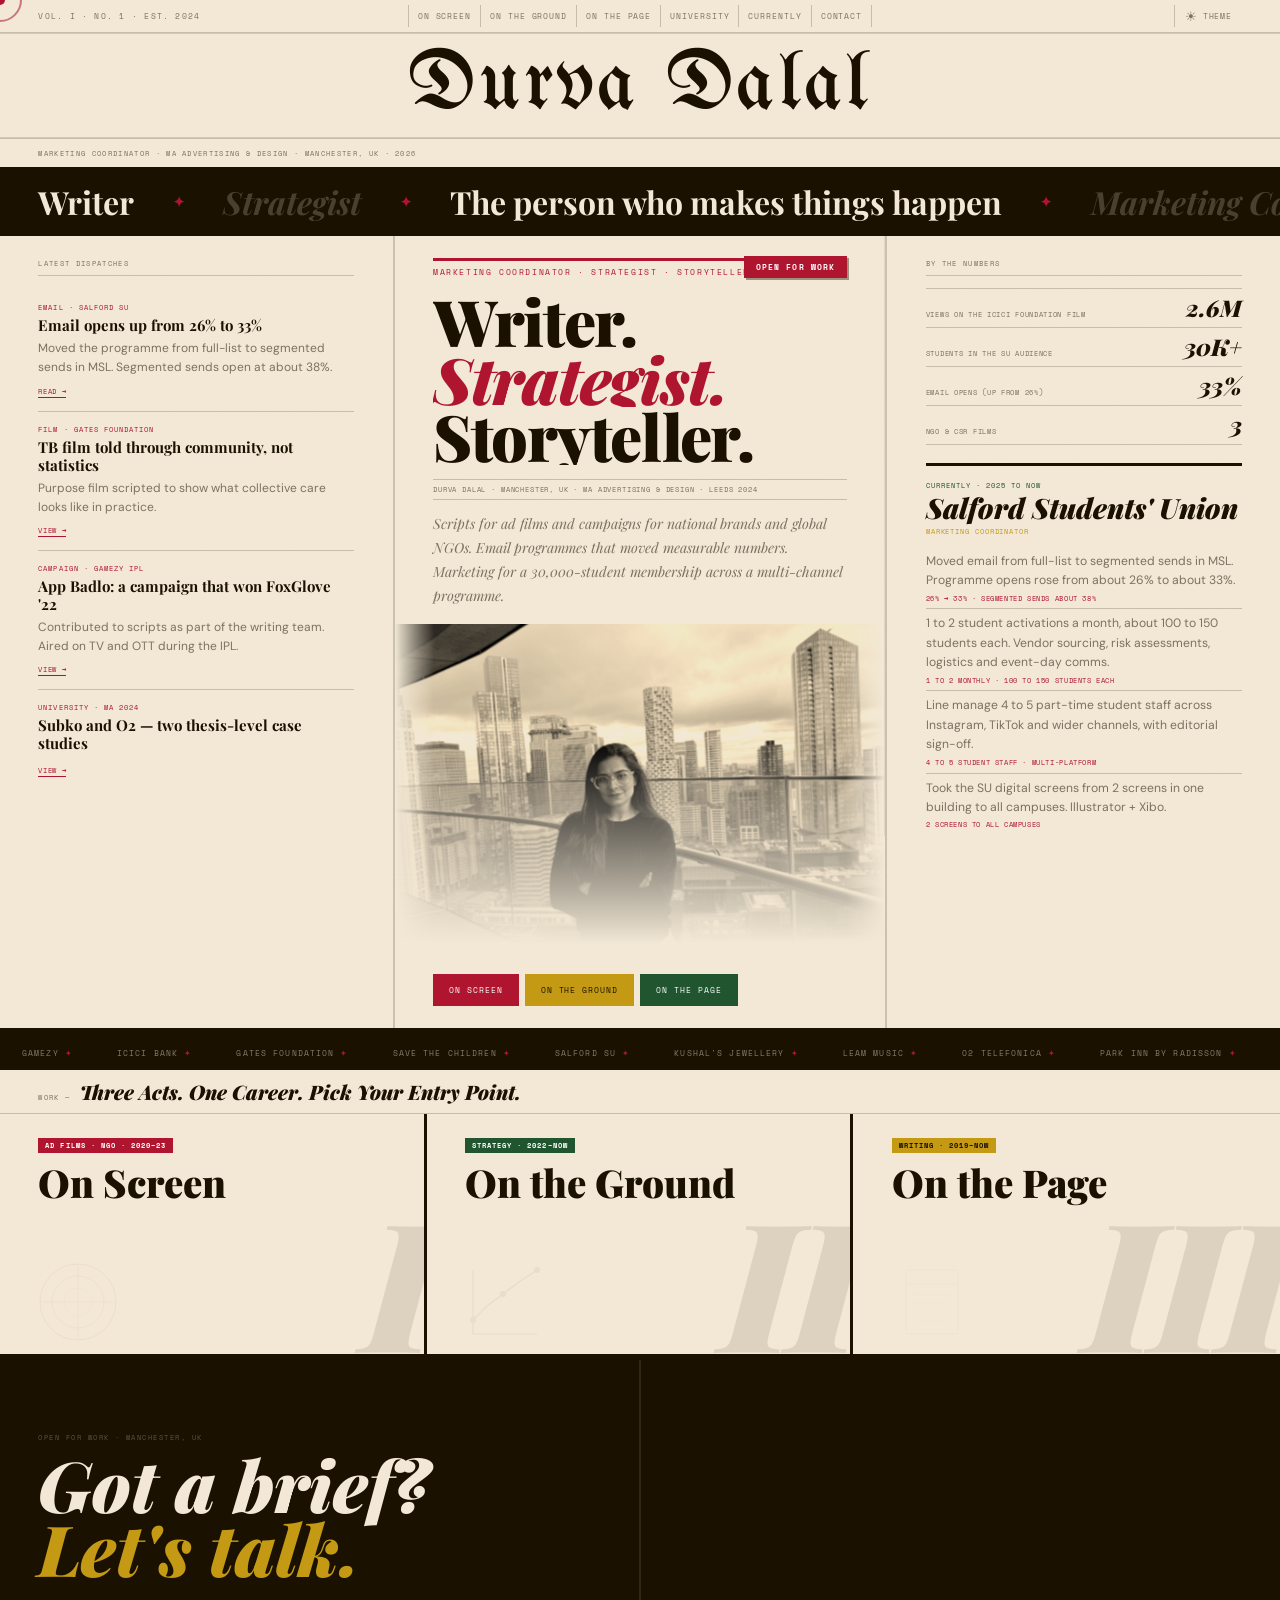
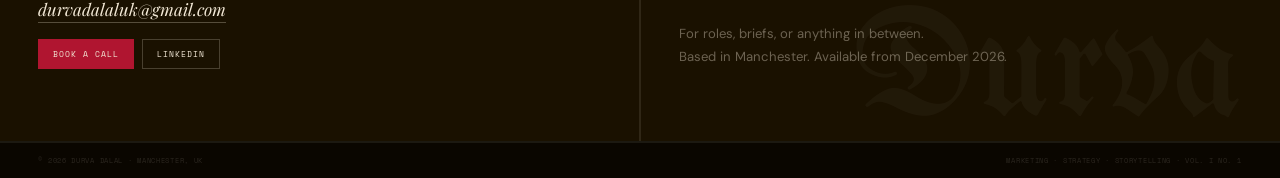
==== commit a8777e43: "Align portfolio claims with audited facts Replace email, activation, screens, ABC Digital, Leam and " ====
--- a/index.html
+++ b/index.html
@@ -298,9 +298,9 @@
   <!-- Sidebar -->
   <div class="fp-sidebar">
     <span class="fp-sidebar-hd">Latest Dispatches</span>
-    <div class="ns"><span class="ns-kick">Email · Salford SU</span><h3 class="ns-hl">Open rate up 13 points in one quarter</h3><p class="ns-body">Rebuilt segmentation through MSL lifted the programme from 26% to 39%.</p><a href="#currently" class="ns-link">Read →</a></div>
+    <div class="ns"><span class="ns-kick">Email · Salford SU</span><h3 class="ns-hl">Email opens up from 26% to 33%</h3><p class="ns-body">Moved the programme from full-list to segmented sends in MSL. Segmented sends open at about 38%.</p><a href="#currently" class="ns-link">Read →</a></div>
     <div class="ns"><span class="ns-kick">Film · Gates Foundation</span><h3 class="ns-hl">TB film told through community, not statistics</h3><p class="ns-body">Purpose film scripted to show what collective care looks like in practice.</p><a href="onscreen.html" class="ns-link">View →</a></div>
-    <div class="ns"><span class="ns-kick">Campaign · Gamezy IPL</span><h3 class="ns-hl">Ten commercials. One idea. Two seasons.</h3><p class="ns-body">"App Badlo." Avg 2M+ views per film. Broadcast nationally during IPL.</p><a href="onscreen.html" class="ns-link">View →</a></div>
+    <div class="ns"><span class="ns-kick">Campaign · Gamezy IPL</span><h3 class="ns-hl">App Badlo: a campaign that won FoxGlove '22</h3><p class="ns-body">Contributed to scripts as part of the writing team. Aired on TV and OTT during the IPL.</p><a href="onscreen.html" class="ns-link">View →</a></div>
     <div class="ns"><span class="ns-kick">University · MA 2024</span><h3 class="ns-hl">Subko and O2 — two thesis-level case studies</h3><a href="university.html" class="ns-link">View →</a></div>
   </div>
 
@@ -317,7 +317,7 @@
       <span class="line"><span>Storyteller.</span></span>
     </h1>
     <div class="fp-byline">Durva Dalal · Manchester, UK · MA Advertising &amp; Design · Leeds 2024</div>
-    <p class="fp-deck">Television commercials for national banks and global NGOs. Email programmes that moved measurable numbers. Marketing for 30,000+ students across a full multi-channel programme.</p>
+    <p class="fp-deck">Scripts for ad films and campaigns for national brands and global NGOs. Email programmes that moved measurable numbers. Marketing for a 30,000-student membership across a multi-channel programme.</p>
     <!-- Photo blended into paper -->
     <div class="fp-photo-wrap" id="heroPhoto">
       <img src="durva.jpg" alt="Durva Dalal" id="heroImg" loading="eager" onerror="this.style.display='none'">
@@ -340,20 +340,20 @@
   <div class="fp-right">
     <span class="fp-right-hd">By the Numbers</span>
     <div class="stat-tbl count-trigger">
-      <div class="st"><span class="st-l">Avg views per campaign</span><span class="st-v">Avg 2M+</span></div>
-      <div class="st"><span class="st-l">Students reached</span><span class="st-v"><span data-count="30" data-suffix="K+">0</span></span></div>
-      <div class="st"><span class="st-l">Avg email open rate</span><span class="st-v"><span data-count="39" data-suffix="%">0</span></span></div>
-      <div class="st"><span class="st-l">NGO &amp; CSR films</span><span class="st-v"><span data-count="6" data-suffix="+">0</span></span></div>
+      <div class="st"><span class="st-l">Views on the ICICI Foundation film</span><span class="st-v">2.6M</span></div>
+      <div class="st"><span class="st-l">Students in the SU audience</span><span class="st-v"><span data-count="30" data-suffix="K+">0</span></span></div>
+      <div class="st"><span class="st-l">Email opens (up from 26%)</span><span class="st-v"><span data-count="33" data-suffix="%">0</span></span></div>
+      <div class="st"><span class="st-l">NGO &amp; CSR films</span><span class="st-v"><span data-count="3" data-suffix="">0</span></span></div>
     </div>
     <div id="currently" class="cur-mini sr">
-      <span class="cur-tag">Currently · 2024 to Now</span>
+      <span class="cur-tag">Currently · 2025 to Now</span>
       <h2 class="cur-org">Salford Students' Union</h2>
       <p class="cur-role-t">Marketing Coordinator</p>
       <ul class="cur-bullets">
-        <li class="cur-b"><div><div>Email strategy overhaul — from 26% to 39% open rate in one quarter through MSL segmentation.</div><span class="cur-b-stat">26% → 39% · one quarter</span></div></li>
-        <li class="cur-b"><div><div>8 monthly activations across SU pillars. Vendor sourcing, post-campaign reports, cross-dept coordination.</div><span class="cur-b-stat">8 monthly · data-based</span></div></li>
-        <li class="cur-b"><div><div>Manage 5 student content creators across Instagram, TikTok, wider channels.</div><span class="cur-b-stat">5 creators · multi-platform</span></div></li>
-        <li class="cur-b"><div><div>Campus digital screens built from zero — Illustrator + Xibo.</div><span class="cur-b-stat">Built from zero</span></div></li>
+        <li class="cur-b"><div><div>Moved email from full-list to segmented sends in MSL. Programme opens rose from about 26% to about 33%.</div><span class="cur-b-stat">26% → 33% · segmented sends about 38%</span></div></li>
+        <li class="cur-b"><div><div>1 to 2 student activations a month, about 100 to 150 students each. Vendor sourcing, risk assessments, logistics and event-day comms.</div><span class="cur-b-stat">1 to 2 monthly · 100 to 150 students each</span></div></li>
+        <li class="cur-b"><div><div>Line manage 4 to 5 part-time student staff across Instagram, TikTok and wider channels, with editorial sign-off.</div><span class="cur-b-stat">4 to 5 student staff · multi-platform</span></div></li>
+        <li class="cur-b"><div><div>Took the SU digital screens from 2 screens in one building to all campuses. Illustrator + Xibo.</div><span class="cur-b-stat">2 screens to all campuses</span></div></li>
       </ul>
     </div>
   </div>
@@ -376,7 +376,7 @@
       <svg class="act-deco" width="80" height="80" viewBox="0 0 80 80" fill="none"><circle cx="40" cy="40" r="38" stroke="#B01530" stroke-width=".8"/><circle cx="40" cy="40" r="26" stroke="#B01530" stroke-width=".6"/><circle cx="40" cy="40" r="14" stroke="#C49A15" stroke-width=".5"/><line x1="40" y1="2" x2="40" y2="78" stroke="#B01530" stroke-width=".5"/><line x1="2" y1="40" x2="78" y2="40" stroke="#B01530" stroke-width=".5"/></svg>
       <span class="act-tag">Ad Films · NGO · 2020–23</span>
       <h3 class="act-hl">On Screen</h3>
-      <p class="act-body">Television commercials broadcast nationally. Films for the Gates Foundation, Save the Children, ICICI Foundation. Average 2M+ views per campaign.</p>
+      <p class="act-body">Scripts for ad campaigns and NGO films: Gates Foundation, Save the Children, ICICI Foundation. 2.6M views on the ICICI Foundation film.</p>
       <span class="act-cta">Enter Act I →</span>
     </a>
     <a href="onground.html" class="act act-2 sr sr-d1">
@@ -384,7 +384,7 @@
       <svg class="act-deco" width="80" height="80" viewBox="0 0 80 80" fill="none"><line x1="8" y1="72" x2="72" y2="72" stroke="#215530" stroke-width="1.2"/><line x1="8" y1="72" x2="8" y2="8" stroke="#215530" stroke-width="1.2"/><polyline points="8,58 22,44 38,32 54,20 72,8" stroke="#215530" stroke-width="1.5"/><circle cx="8" cy="58" r="3" fill="#215530"/><circle cx="38" cy="32" r="3" fill="#215530"/><circle cx="72" cy="8" r="3" fill="#215530"/></svg>
       <span class="act-tag">Strategy · 2022–Now</span>
       <h3 class="act-hl">On the Ground</h3>
-      <p class="act-body">Email open rates from 26% to 39% in one quarter. EMEA website redevelopment. Monthly activations. Campus-wide digital screens from zero.</p>
+      <p class="act-body">Email opens up from about 26% to about 33%. Website redevelopment for ABC Digital. Monthly activations. Digital screens taken to all campuses.</p>
       <span class="act-cta">Enter Act II →</span>
     </a>
     <a href="onpage.html" class="act act-3 sr sr-d2">
@@ -412,7 +412,7 @@
   <div class="contact-div"></div>
   <div class="contact-r">
     <div class="contact-ghost" aria-hidden="true">Durva</div>
-    <div class="contact-detail"><p>For roles, briefs, or anything in between.<br>Based in Manchester. Available now.</p></div>
+    <div class="contact-detail"><p>For roles, briefs, or anything in between.<br>Based in Manchester. Available from December 2026.</p></div>
   </div>
 </section>
 
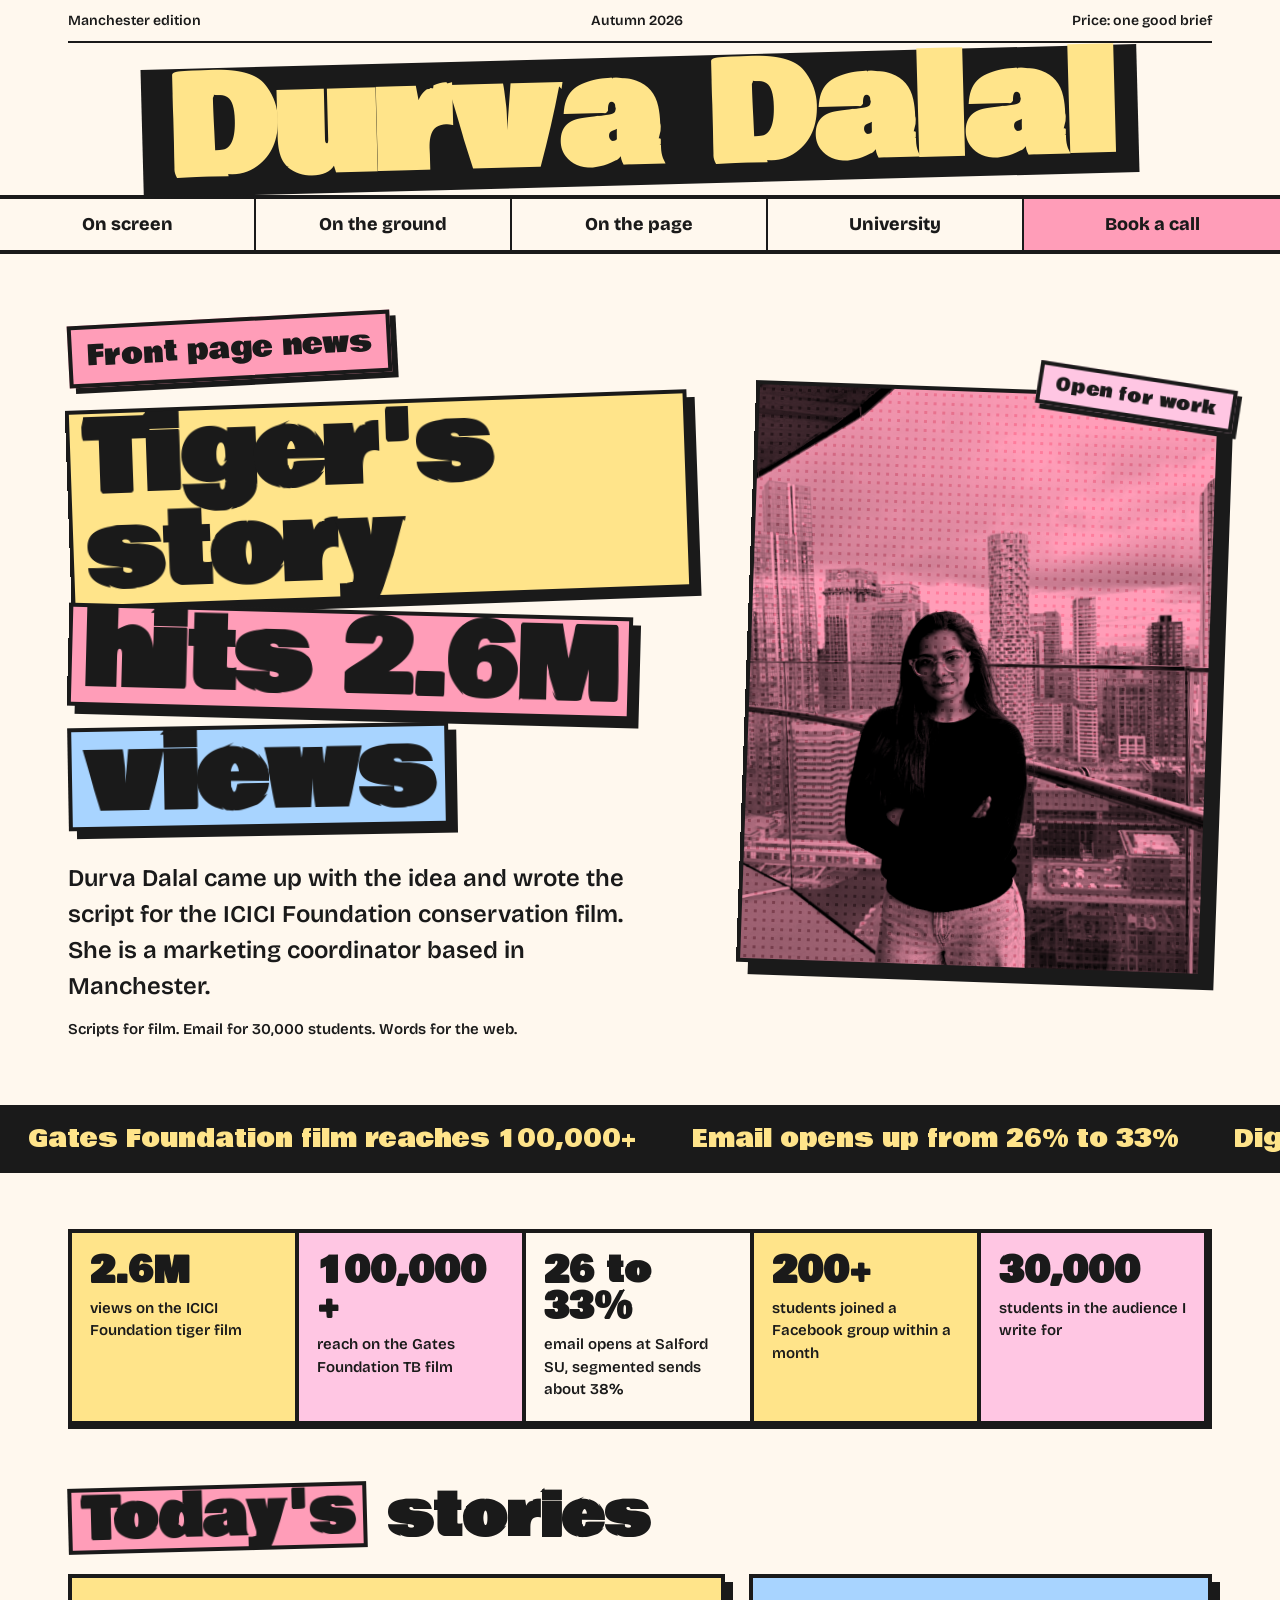
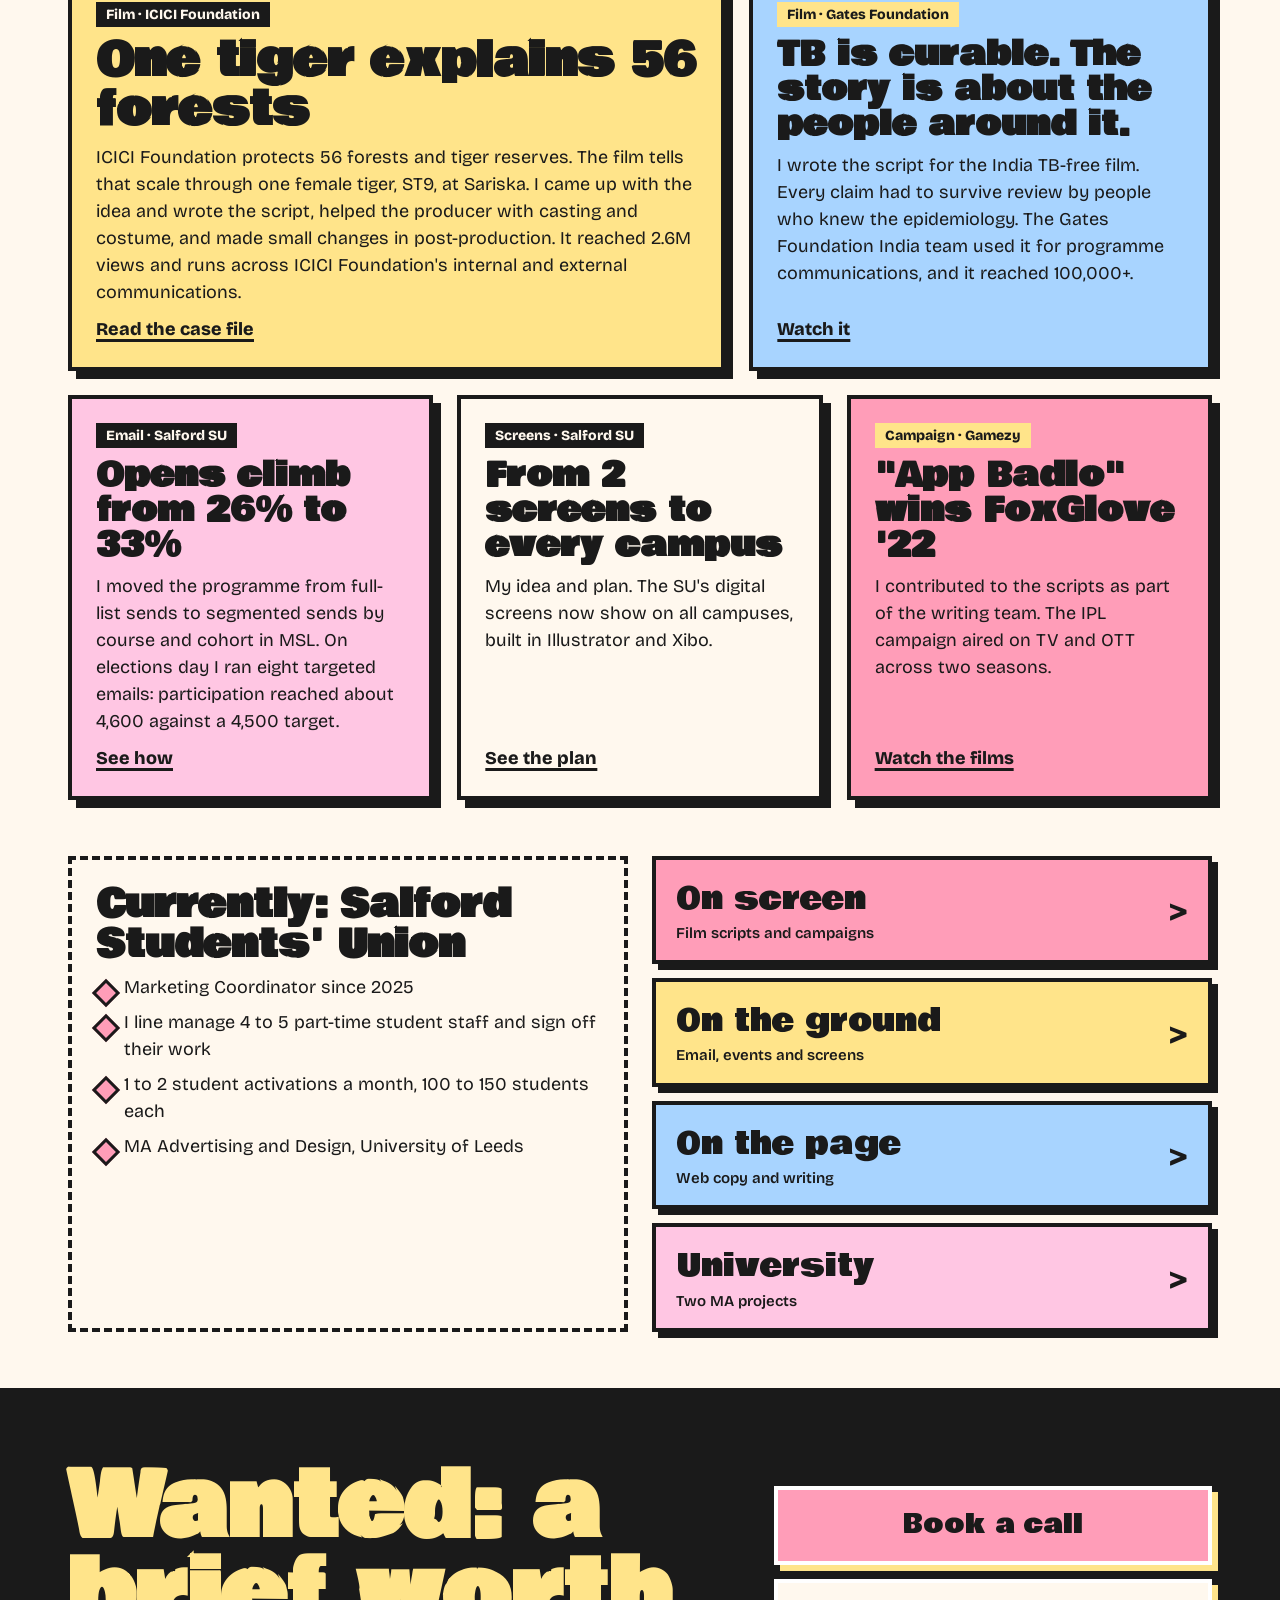
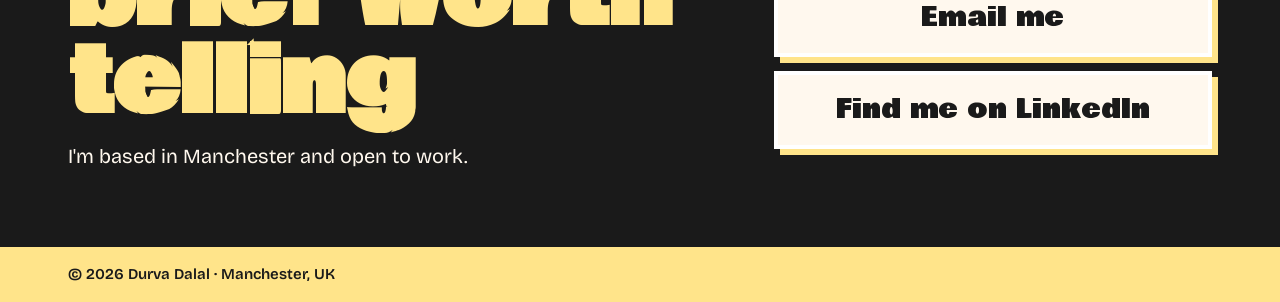
==== commit a699026b: "Redesign portfolio in pastel pop tabloid style; new home page, restyled inner pages, updated LinkedI" ====
--- a/index.html
+++ b/index.html
@@ -1,539 +1,239 @@
 <!DOCTYPE html>
-<html lang="en" data-theme="light">
+<html lang="en-GB">
 <head>
-<meta charset="UTF-8"/><meta name="viewport" content="width=device-width,initial-scale=1.0"/>
-<title>Durva Dalal</title>
+<meta charset="utf-8">
+<meta name="viewport" content="width=device-width, initial-scale=1">
+<title>Durva Dalal | Scripts, email and web copy</title>
+<meta name="description" content="Durva Dalal is a Manchester marketer who writes for film, email and web. Scripts for ICICI Foundation and the Gates Foundation, email programmes for a 30,000-student membership.">
 <link rel="preconnect" href="https://fonts.googleapis.com">
 <link rel="preconnect" href="https://fonts.gstatic.com" crossorigin>
-<link href="https://fonts.googleapis.com/css2?family=Playfair+Display:ital,wght@0,400;0,700;0,900;1,400;1,700;1,900&family=UnifrakturMaguntia&family=Space+Mono:wght@400;700&family=DM+Sans:opsz,wght@9..40,400;9..40,500&display=swap" rel="stylesheet">
+<link href="https://fonts.googleapis.com/css2?family=Bowlby+One&family=Bricolage+Grotesque:opsz,wght@12..96,400;12..96,600;12..96,800&display=swap" rel="stylesheet">
 <style>
-:root {
-  --p: #F2E8D5; --p2: #E8DCC0; --p3: #DDD0B0;
-  --ink: #1A1100; --ink2: #2E1F00; --ink3: #0e0900;
-  --dim: rgba(26,17,0,.55); --faint: rgba(26,17,0,.1);
-  --r: 1px solid rgba(26,17,0,.2); --T: 3px solid #1A1100;
-  --red: #B01530; --gold: #C49A15; --grn: #215530;
-  --pad: clamp(16px,3vw,42px);
-  --S: 'Playfair Display',serif; --M: 'Space Mono',monospace; --N: 'DM Sans',sans-serif;
+:root{
+  --paper:#fff8ee; --ink:#1a1a1a; --red:#ff9db8; --yellow:#ffe48a; --blue:#a8d4ff; --pink:#ffc6e3; --lilac:#d9c8ff;
+  --display:'Bowlby One','Arial Black',Impact,sans-serif;
+  --body:'Bricolage Grotesque','Helvetica Neue',Arial,sans-serif;
+  --edge:4px solid var(--ink);
+  --pad:clamp(16px,4vw,48px);
 }
-[data-theme="dark"] {
-  --p: #110d04; --p2: #1c1608; --p3: #261e0c;
-  --ink: #F0E8D0; --ink2: #E0D4B0; --ink3: #0e0900;
-  --dim: rgba(240,232,208,.52); --faint: rgba(240,232,208,.08);
-  --r: 1px solid rgba(240,232,208,.14); --T: 3px solid rgba(240,232,208,.35);
-  --red: #E8195A; --gold: #F0DC00; --grn: #00B84C;
-}
-*,*::before,*::after{margin:0;padding:0;box-sizing:border-box;}
-html{scroll-behavior:smooth;}
-body{background:var(--p);color:var(--ink);font-family:var(--N);overflow-x:hidden;cursor:none;-webkit-font-smoothing:antialiased;transition:background .35s,color .35s;}
-a{color:inherit;text-decoration:none;}img{display:block;max-width:100%;}
-
-/* ── NOISE CANVAS ── */
-#noise{position:fixed;inset:0;pointer-events:none;z-index:1;opacity:.028;mix-blend-mode:multiply;}
-[data-theme="dark"] #noise{mix-blend-mode:screen;opacity:.018;}
-
-/* ── MAGNETIC CURSOR ── */
-#cur-dot{position:fixed;width:10px;height:10px;background:var(--red);border-radius:50%;pointer-events:none;z-index:9999;transform:translate(-50%,-50%);transition:background .2s,width .15s,height .15s;}
-#cur-ring{position:fixed;width:44px;height:44px;border:2px solid var(--red);border-radius:50%;pointer-events:none;z-index:9998;transform:translate(-50%,-50%);transition:width .35s cubic-bezier(.16,1,.3,1),height .35s cubic-bezier(.16,1,.3,1),border-color .2s,opacity .2s;opacity:.55;}
-body.on-link #cur-dot{width:6px;height:6px;}
-body.on-link #cur-ring{width:64px;height:64px;opacity:.9;border-width:1.5px;}
-body.on-dark #cur-ring{border-color:var(--gold);}
-body.on-dark #cur-dot{background:var(--gold);}
-@media(hover:none){#cur-dot,#cur-ring{display:none;}body{cursor:auto;}}
-
-/* ── MASTHEAD ── */
-.mast{position:sticky;top:0;z-index:500;background:var(--p);transition:background .35s;border-bottom:var(--T);}
-/* row 1 — meta */
-.mast-r1{border-bottom:var(--r);display:grid;grid-template-columns:1fr auto 1fr;align-items:center;padding:5px var(--pad);gap:8px;min-height:28px;}
-.mast-ed{font-family:var(--M);font-size:.48rem;letter-spacing:.16em;text-transform:uppercase;color:var(--dim);}
-.mast-r1-nav{display:flex;list-style:none;}
-.mast-r1-nav a{font-family:var(--M);font-size:.48rem;letter-spacing:.12em;text-transform:uppercase;color:var(--dim);padding:0 9px;height:22px;display:flex;align-items:center;border-left:var(--r);transition:color .2s;}
-.mast-r1-nav a:hover,.mast-r1-nav a.cur{color:var(--ink);}
-.mast-r1-nav li:last-child a{border-right:var(--r);}
-.mast-r1-right{display:flex;align-items:center;justify-content:flex-end;gap:0;}
-.theme-btn{background:none;border:none;cursor:none;font-family:var(--M);font-size:.48rem;letter-spacing:.1em;text-transform:uppercase;color:var(--dim);padding:0 10px;height:22px;border-left:var(--r);transition:color .2s;display:flex;align-items:center;gap:5px;}
-.theme-btn:hover{color:var(--ink);}
-.t-ico{font-size:13px;}
-/* row 2 — NAMEPLATE big centred */
-.mast-r2{text-align:center;padding:12px var(--pad) 10px;border-bottom:var(--r);position:relative;}
-.mast-r2::before,.mast-r2::after{content:'';position:absolute;left:0;right:0;height:1px;background:var(--ink);opacity:.15;}
-.mast-r2::before{top:0;}.mast-r2::after{bottom:0;}
-.nameplate{font-family:'UnifrakturMaguntia',serif;font-size:clamp(42px,6.5vw,88px);letter-spacing:.04em;line-height:1;color:var(--ink);display:inline-block;text-decoration:none;}
-/* row 3 — tagline + burger */
-.mast-r3{display:flex;align-items:center;justify-content:space-between;padding:5px var(--pad);min-height:28px;}
-.mast-tagline{font-family:var(--M);font-size:.46rem;letter-spacing:.18em;text-transform:uppercase;color:var(--dim);}
-.burger{background:none;border:none;padding:4px;display:none;flex-direction:column;gap:4px;cursor:none;}
-.burger span{display:block;width:18px;height:1.5px;background:var(--ink);transition:all .3s;}
-.burger.open span:nth-child(1){transform:rotate(45deg) translate(5px,5px);}
-.burger.open span:nth-child(2){opacity:0;}
-.burger.open span:nth-child(3){transform:rotate(-45deg) translate(5px,-5px);}
-/* full menu */
-.fmenu{display:none;position:fixed;inset:0;z-index:490;background:var(--ink2);flex-direction:column;justify-content:center;padding:60px var(--pad);}
-.fmenu.on{display:flex;}
-.fmenu a{font-family:var(--S);font-size:clamp(36px,7vw,80px);font-style:italic;font-weight:900;color:var(--p);opacity:.1;line-height:1.1;transition:opacity .3s,color .3s;border-bottom:1px solid rgba(242,232,213,.07);padding:3px 0;display:block;}
-.fmenu a:hover{opacity:1;color:var(--gold);}
-.fmenu-foot{display:flex;flex-wrap:wrap;gap:8px;border-top:1px solid rgba(242,232,213,.1);padding-top:20px;margin-top:32px;}
-.fma{font-family:var(--M);font-size:.55rem;letter-spacing:.12em;text-transform:uppercase;padding:7px 14px;border:1px solid rgba(242,232,213,.18);color:var(--p);transition:all .2s;}
-.fma:hover{border-color:var(--p);}
-.fma.fp{background:var(--red);border-color:var(--red);}
-
-/* ── MARQUEE HEADLINE ── */
-.marquee-wrap{border-bottom:var(--T);overflow:hidden;background:var(--ink);padding:10px 0;position:relative;z-index:2;}
-.marquee-t{display:inline-flex;white-space:nowrap;animation:mqscroll 22s linear infinite;}
-.marquee-t:hover{animation-play-state:paused;}
-.mq-item{font-family:var(--S);font-size:clamp(20px,2.5vw,32px);font-style:italic;font-weight:700;color:rgba(242,232,213,.22);padding:0 clamp(16px,3vw,40px);display:flex;align-items:center;gap:clamp(16px,3vw,40px);}
-.mq-item strong{color:var(--p);font-style:normal;}
-.mq-sep{color:var(--red);font-style:normal;font-size:14px;}
-@keyframes mqscroll{from{transform:translateX(0);}to{transform:translateX(-50%);}}
-
-/* ── FRONT PAGE GRID ── */
-.fp{display:grid;grid-template-columns:1fr 2px 1.25fr 2px 1fr;border-bottom:var(--T);}
-.col-rule{background:rgba(26,17,0,.18);}[data-theme="dark"] .col-rule{background:rgba(240,232,208,.1);}
-
-/* COL 1: sidebar */
-.fp-sidebar{padding:22px var(--pad);}
-.fp-sidebar-hd{font-family:var(--M);font-size:.46rem;letter-spacing:.18em;text-transform:uppercase;color:var(--dim);border-bottom:var(--r);padding-bottom:6px;margin-bottom:14px;display:block;}
-.ns{padding:12px 0;border-bottom:var(--r);}
-.ns:last-child{border-bottom:none;}
-.ns-kick{font-family:var(--M);font-size:.43rem;letter-spacing:.15em;text-transform:uppercase;color:var(--red);display:block;margin-bottom:4px;}
-.ns-hl{font-family:var(--S);font-size:clamp(12px,1.2vw,15px);font-weight:700;line-height:1.2;margin-bottom:5px;}
-.ns-body{font-size:.75rem;line-height:1.6;color:var(--dim);}
-.ns-link{font-family:var(--M);font-size:.42rem;letter-spacing:.1em;text-transform:uppercase;color:var(--red);border-bottom:1px solid var(--red);padding-bottom:1px;display:inline-block;margin-top:5px;transition:opacity .2s;}
-.ns-link:hover{opacity:.7;}
-
-/* COL 2: main */
-.fp-main{padding:22px var(--pad);display:flex;flex-direction:column;position:relative;}
-.fp-kicker{font-family:var(--M);font-size:.5rem;letter-spacing:.2em;text-transform:uppercase;color:var(--red);border-top:3px solid var(--red);padding-top:5px;display:inline-block;margin-bottom:14px;opacity:0;animation:fadeUp .5s .1s ease forwards;}
-/* BIG EDITORIAL HEADLINE — no name repetition */
-.fp-editorial{font-family:var(--S);font-size:clamp(32px,5vw,72px);font-weight:900;line-height:.9;letter-spacing:-.02em;margin-bottom:14px;}
-.fp-editorial .line{display:block;overflow:hidden;}
-.fp-editorial .line span{display:block;transform:translateY(110%);animation:slideUp .75s cubic-bezier(.16,1,.3,1) forwards;}
-.fp-editorial .line:nth-child(1) span{animation-delay:.2s;}
-.fp-editorial .line:nth-child(2) span{animation-delay:.35s;font-style:italic;color:var(--red);}
-.fp-editorial .line:nth-child(3) span{animation-delay:.5s;}
-.fp-byline{font-family:var(--M);font-size:.44rem;letter-spacing:.12em;text-transform:uppercase;color:var(--dim);border-top:var(--r);border-bottom:var(--r);padding:4px 0;margin-bottom:12px;opacity:0;animation:fadeUp .5s .7s ease forwards;}
-.fp-deck{font-family:var(--S);font-size:clamp(12px,1.1vw,14px);font-style:italic;line-height:1.72;color:var(--dim);opacity:0;animation:fadeUp .5s .85s ease forwards;}
-/* photo — bleeds to edges, mask fades into paper */
-.fp-photo-wrap{margin:16px calc(-1 * var(--pad));position:relative;overflow:hidden;flex:1;min-height:200px;max-height:320px;}
-.fp-photo-wrap img{width:100%;height:100%;object-fit:cover;object-position:center top;display:block;filter:grayscale(100%) sepia(30%) contrast(1.1);mix-blend-mode:multiply;}
-[data-theme="dark"] .fp-photo-wrap img{mix-blend-mode:luminosity;filter:grayscale(100%) contrast(1.08);opacity:.75;}
-.fp-photo-mask{position:absolute;inset:0;background:linear-gradient(to bottom,transparent 35%,var(--p) 100%),linear-gradient(to right,var(--p) 0%,transparent 8%,transparent 92%,var(--p) 100%);pointer-events:none;}
-[data-theme="dark"] .fp-photo-mask{background:linear-gradient(to bottom,transparent 35%,var(--p) 100%),linear-gradient(to right,var(--p) 0%,transparent 8%,transparent 92%,var(--p) 100%);}
-.fp-ctas{display:flex;flex-wrap:wrap;gap:6px;margin-top:14px;opacity:0;animation:fadeUp .5s .95s ease forwards;}
-.btn{font-family:var(--M);font-size:.5rem;letter-spacing:.12em;text-transform:uppercase;padding:8px 14px;border:2px solid var(--ink);background:none;color:var(--ink);transition:all .2s;display:inline-block;}
-.btn:hover{background:var(--ink);color:var(--p);}
-.btn.r{background:var(--red);border-color:var(--red);color:#fff;}.btn.r:hover{background:#8c0f25;}
-.btn.g{background:var(--gold);border-color:var(--gold);color:var(--ink);}.btn.g:hover{filter:brightness(1.1);}
-.btn.gr{background:var(--grn);border-color:var(--grn);color:#fff;}.btn.gr:hover{filter:brightness(1.1);}
-/* stamp */
-.stamp{position:absolute;top:20px;right:var(--pad);background:var(--red);color:#fff;font-family:var(--M);font-size:.48rem;font-weight:700;letter-spacing:.14em;text-transform:uppercase;padding:5px 12px;transform:rotate(-8deg);box-shadow:2px 2px 0 rgba(26,17,0,.4);opacity:0;animation:fadeUp .4s 1.1s ease forwards;z-index:2;}
-
-/* COL 3: stats + currently */
-.fp-right{padding:22px var(--pad);}
-.fp-right-hd{font-family:var(--M);font-size:.46rem;letter-spacing:.18em;text-transform:uppercase;color:var(--dim);border-bottom:var(--r);padding-bottom:6px;margin-bottom:12px;display:block;}
-.stat-tbl{display:flex;flex-direction:column;}
-.st{display:flex;align-items:baseline;justify-content:space-between;padding:7px 0;border-bottom:var(--r);gap:8px;}
-.st:first-child{border-top:var(--r);}
-.st-l{font-family:var(--M);font-size:.44rem;letter-spacing:.1em;text-transform:uppercase;color:var(--dim);}
-.st-v{font-family:var(--S);font-size:clamp(16px,1.8vw,24px);font-weight:900;font-style:italic;color:var(--ink);line-height:1;}
-/* currently mini */
-.cur-mini{border-top:var(--T);padding-top:14px;margin-top:18px;}
-.cur-tag{font-family:var(--M);font-size:.43rem;letter-spacing:.15em;text-transform:uppercase;color:var(--grn);display:block;margin-bottom:5px;}
-.cur-org{font-family:var(--S);font-size:clamp(18px,2.2vw,28px);font-weight:900;font-style:italic;line-height:.95;margin-bottom:4px;}
-.cur-role-t{font-family:var(--M);font-size:.44rem;letter-spacing:.13em;text-transform:uppercase;color:var(--gold);margin-bottom:10px;}
-.cur-bullets{list-style:none;}
-.cur-b{font-size:.76rem;line-height:1.6;color:var(--dim);padding:5px 0;border-bottom:var(--r);display:flex;gap:8px;}
-.cur-b:last-child{border-bottom:none;}
-.cur-b-stat{font-family:var(--M);font-size:.42rem;letter-spacing:.09em;text-transform:uppercase;color:var(--red);display:block;margin-top:2px;}
-
-/* ── TICKER ── */
-.ticker{border-top:var(--T);border-bottom:var(--T);overflow:hidden;white-space:nowrap;background:var(--ink);padding:6px 0;}
-.ticker-t{display:inline-flex;animation:tick 30s linear infinite;}
-.ticker-t:hover{animation-play-state:paused;}
-.ti{font-family:var(--M);font-size:.5rem;letter-spacing:.14em;text-transform:uppercase;color:rgba(242,232,213,.5);padding:0 22px;}
-.td{color:var(--red);}
-@keyframes tick{from{transform:translateX(0);}to{transform:translateX(-50%);}}
-
-/* ── THREE ACTS — interactive hover-reveal ── */
-.acts-dept{border-bottom:var(--r);padding:8px var(--pad);display:flex;align-items:baseline;gap:10px;}
-.acts-dept-lbl{font-family:var(--M);font-size:.46rem;letter-spacing:.18em;text-transform:uppercase;color:var(--dim);}
-.acts-dept-hl{font-family:var(--S);font-size:clamp(13px,1.6vw,20px);font-weight:900;font-style:italic;}
-.acts-grid{display:grid;grid-template-columns:1fr 1fr 1fr;border-bottom:var(--T);}
-.act{padding:24px var(--pad) 28px;border-right:var(--T);display:flex;flex-direction:column;text-decoration:none;color:var(--ink);position:relative;overflow:hidden;min-height:240px;transition:background .25s;}
-.act:last-child{border-right:none;}
-.act:hover{background:var(--p2);}
-/* ghost number */
-.act-ghost{font-family:var(--S);font-size:clamp(100px,14vw,190px);font-weight:900;font-style:italic;line-height:1;color:var(--faint);position:absolute;bottom:-14px;right:-6px;transition:transform .45s cubic-bezier(.16,1,.3,1),opacity .3s;pointer-events:none;user-select:none;letter-spacing:-.05em;}
-.act:hover .act-ghost{transform:scale(1.08) translateX(8px);opacity:0;}
-/* accent top on hover */
-.act::before{content:'';position:absolute;top:0;left:0;right:0;height:0;transition:height .22s;}
-.act-1::before{background:var(--red);}
-.act-2::before{background:var(--grn);}
-.act-3::before{background:var(--gold);}
-.act:hover::before{height:4px;}
-.act-tag{font-family:var(--M);font-size:.46rem;letter-spacing:.14em;text-transform:uppercase;padding:2px 7px;font-weight:700;align-self:flex-start;margin-bottom:10px;position:relative;z-index:1;}
-.act-1 .act-tag{background:var(--red);color:#fff;}
-.act-2 .act-tag{background:var(--grn);color:#fff;}
-.act-3 .act-tag{background:var(--gold);color:var(--ink);}
-.act-hl{font-family:var(--S);font-size:clamp(24px,3vw,42px);font-weight:900;line-height:1;position:relative;z-index:1;margin-bottom:8px;}
-/* type-in body on hover */
-.act-body{font-size:.82rem;line-height:1.7;color:var(--dim);position:relative;z-index:1;max-height:0;overflow:hidden;opacity:0;transition:max-height .4s cubic-bezier(.16,1,.3,1),opacity .3s;}
-.act:hover .act-body{max-height:160px;opacity:1;}
-.act-cta{font-family:var(--M);font-size:.48rem;letter-spacing:.12em;text-transform:uppercase;display:inline-flex;align-items:center;gap:8px;border-top:1.5px solid var(--ink);padding-top:8px;align-self:flex-start;position:relative;z-index:1;margin-top:auto;opacity:0;transform:translateY(5px);transition:opacity .3s .05s,transform .3s .05s;}
-.act:hover .act-cta{opacity:1;transform:translateY(0);}
-/* Inline SVG decoration in acts */
-.act-deco{position:absolute;bottom:12px;left:var(--pad);opacity:.06;pointer-events:none;transition:opacity .3s;}
-.act:hover .act-deco{opacity:.11;}
-
-/* ── CONTACT ── */
-.contact{background:var(--ink);color:var(--p);border-top:var(--T);display:grid;grid-template-columns:1fr 2px 1fr;}
-.contact-div{background:rgba(242,232,213,.1);}
-.contact-l{padding:clamp(40px,7vw,72px) var(--pad);}
-.contact-pre{font-family:var(--M);font-size:.46rem;letter-spacing:.2em;text-transform:uppercase;color:rgba(242,232,213,.3);display:block;margin-bottom:10px;}
-.contact-hl{font-family:var(--S);font-size:clamp(36px,5.5vw,80px);font-weight:900;font-style:italic;line-height:.9;margin-bottom:18px;}
-.contact-hl em{color:var(--gold);}
-.contact-email{font-family:var(--S);font-size:clamp(12px,1.4vw,17px);font-style:italic;color:var(--p);border-bottom:1px solid rgba(242,232,213,.28);padding-bottom:2px;transition:all .2s;display:inline-block;margin-bottom:16px;}
-.contact-email:hover{color:var(--gold);border-color:var(--gold);}
-.contact-btns{display:flex;gap:8px;flex-wrap:wrap;}
-.cbtn{font-family:var(--M);font-size:.5rem;letter-spacing:.12em;text-transform:uppercase;padding:8px 14px;border:1px solid rgba(242,232,213,.22);color:var(--p);transition:all .2s;}
-.cbtn:hover{background:var(--p);color:var(--ink);}
-.cbtn.cp{background:var(--red);border-color:var(--red);}
-.contact-r{padding:clamp(40px,7vw,72px) var(--pad);display:flex;flex-direction:column;justify-content:flex-end;overflow:hidden;position:relative;}
-.contact-ghost{font-family:'UnifrakturMaguntia',serif;font-size:clamp(70px,12vw,150px);color:rgba(242,232,213,.04);line-height:1;user-select:none;pointer-events:none;position:absolute;bottom:-8px;right:var(--pad);}
-.contact-detail{position:relative;z-index:1;}
-.contact-detail p{font-size:.82rem;line-height:1.8;color:rgba(242,232,213,.38);}
-
-footer{background:#0a0600;padding:12px var(--pad);display:flex;justify-content:space-between;flex-wrap:wrap;gap:8px;border-top:2px solid rgba(242,232,213,.08);}
-.ft{font-family:var(--M);font-size:.44rem;letter-spacing:.1em;text-transform:uppercase;color:rgba(242,232,213,.14);}
-
-/* ── SVG DRAW-IN ── */
-.draw-line{stroke-dasharray:1000;stroke-dashoffset:1000;transition:stroke-dashoffset 1.8s cubic-bezier(.16,1,.3,1);}
-.draw-line.drawn{stroke-dashoffset:0;}
-
-/* ── ANIMATIONS ── */
-@keyframes slideUp{from{transform:translateY(110%);}to{transform:translateY(0);}}
-@keyframes fadeUp{from{opacity:0;transform:translateY(8px);}to{opacity:1;transform:translateY(0);}}
-.sr{opacity:0;transform:translateY(12px);transition:opacity .6s ease,transform .6s ease;}
-.sr.on{opacity:1;transform:translateY(0);}
-.sr-d1{transition-delay:.07s;}.sr-d2{transition-delay:.14s;}.sr-d3{transition-delay:.21s;}
-
-/* ── MOBILE ── */
-@media(max-width:900px){
-  .mast-r1-nav{display:none;}
-  .burger{display:flex;}
-  .mast-r1-right .theme-btn span:not(.t-ico){display:none;}
-  .fp{grid-template-columns:1fr;}
-  .col-rule{display:none;}
-  .fp-sidebar{display:none;}
-  .fp-right{border-top:var(--T);}
-  .acts-grid{grid-template-columns:1fr;}
-  .act{border-right:none;border-bottom:var(--T);min-height:auto;}
-  .act:last-child{border-bottom:none;}
-  .act-body{max-height:none;opacity:1;}
-  .act-cta{opacity:1;transform:none;}
-  .contact{grid-template-columns:1fr;}
-  .contact-div{display:none;}
-  .contact-r{display:none;}
-  footer{justify-content:center;text-align:center;}
-}
-@media(max-width:480px){
-  .fp-editorial{font-size:clamp(26px,9vw,48px);}
-  .contact-hl{font-size:clamp(30px,9vw,52px);}
+*{box-sizing:border-box;margin:0;padding:0}
+html{scroll-behavior:smooth}
+body{background:var(--paper);color:var(--ink);font-family:var(--body);font-size:18px;line-height:1.5;-webkit-font-smoothing:antialiased}
+a{color:inherit}
+:focus-visible{outline:4px solid var(--blue);outline-offset:3px}
+.wrap{max-width:1240px;margin:0 auto;padding:0 var(--pad)}
+.skip{position:absolute;left:-999px}
+.skip:focus{left:8px;top:8px;background:var(--yellow);padding:8px 12px;z-index:99;border:var(--edge)}
+
+/* masthead */
+.mast{border-bottom:var(--edge)}
+.mast-top{display:flex;justify-content:space-between;gap:16px;flex-wrap:wrap;padding:10px 0;font-weight:600;font-size:14px;border-bottom:2px solid var(--ink)}
+.mast-name{font-family:var(--display);font-size:clamp(44px,10.5vw,148px);line-height:.95;text-align:center;padding:14px 0 10px;letter-spacing:-.01em}
+.mast-name span{display:inline-block;background:var(--ink);color:var(--yellow);padding:0 .18em;transform:rotate(-1.5deg)}
+.mast-nav{display:flex;flex-wrap:wrap;border-top:var(--edge)}
+.mast-nav a{flex:1 1 160px;text-align:center;padding:12px 8px;font-weight:800;text-decoration:none;border-right:2px solid var(--ink);background:var(--paper)}
+.mast-nav a:last-child{border-right:0;background:var(--red);color:var(--ink)}
+.mast-nav a:hover{background:var(--yellow);color:var(--ink)}
+
+/* hero */
+.hero{display:grid;grid-template-columns:1.15fr .85fr;gap:var(--pad);padding:clamp(28px,5vw,64px) 0;align-items:center}
+.flash{display:inline-block;background:var(--red);color:var(--ink);font-family:var(--display);padding:6px 14px;transform:rotate(-3deg);border:var(--edge);box-shadow:6px 6px 0 var(--ink);font-size:clamp(18px,2.4vw,28px)}
+.headline{font-family:var(--display);font-size:clamp(40px,7.6vw,112px);line-height:.98;margin:20px 0 20px;letter-spacing:-.015em}
+.headline .slab{display:inline-block;padding:0 .12em;border:var(--edge);box-shadow:8px 8px 0 var(--ink);margin:0 .08em .12em 0}
+.slab.y{background:var(--yellow)} .slab.r{background:var(--red);color:var(--ink)} .slab.b{background:var(--blue);color:var(--ink)}
+.slab:nth-child(1){transform:rotate(-2deg)} .slab:nth-child(2){transform:rotate(1.5deg)} .slab:nth-child(3){transform:rotate(-1deg)}
+.deck{font-size:clamp(18px,2vw,24px);font-weight:600;max-width:36ch}
+.byline{margin-top:14px;font-size:15px;font-weight:600}
+.photo{position:relative;transform:rotate(2deg)}
+.photo-frame{border:var(--edge);box-shadow:12px 12px 0 var(--ink);background:var(--red);position:relative;overflow:hidden;aspect-ratio:4/5}
+.photo-frame img{width:100%;height:100%;object-fit:cover;object-position:center 30%;filter:grayscale(1) contrast(1.25);mix-blend-mode:multiply;display:block}
+.photo-frame::after{content:"";position:absolute;inset:0;background-image:radial-gradient(circle,#000 1.4px,transparent 1.8px);background-size:9px 9px;mix-blend-mode:soft-light;opacity:.55;pointer-events:none}
+.sticker{position:absolute;z-index:2;font-family:var(--display);border:var(--edge);box-shadow:5px 5px 0 var(--ink);padding:8px 14px;line-height:1.05;text-align:center}
+.sticker.s1{left:-18px;bottom:36px;background:var(--yellow);transform:rotate(-8deg);font-size:clamp(16px,1.8vw,22px)}
+.sticker.s2{right:-14px;top:-18px;background:var(--pink);transform:rotate(7deg);font-size:clamp(14px,1.5vw,18px)}
+
+/* ticker */
+.ticker{background:var(--ink);color:var(--yellow);border-block:var(--edge);overflow:hidden;white-space:nowrap}
+.ticker-track{display:inline-block;padding:12px 0;font-family:var(--display);font-size:clamp(16px,2vw,24px);animation:slide 40s linear infinite}
+.ticker-track span{padding:0 28px}
+@keyframes slide{to{transform:translateX(-50%)}}
+
+/* numbers */
+.nums{display:grid;grid-template-columns:repeat(auto-fit,minmax(200px,1fr));gap:0;border:var(--edge);margin:clamp(32px,5vw,56px) 0}
+@media(min-width:1000px){.nums{grid-template-columns:repeat(5,1fr)}}
+.num{padding:20px 18px;border-right:var(--edge);border-bottom:var(--edge)}
+.num b{display:block;font-family:var(--display);font-size:clamp(28px,2.7vw,38px);line-height:1.05;overflow-wrap:anywhere}
+.num span{font-weight:600;font-size:15px;display:block;margin-top:8px}
+.num:nth-child(1){background:var(--yellow)} .num:nth-child(2){background:var(--pink)} .num:nth-child(3){background:var(--paper)} .num:nth-child(4){background:var(--yellow)} .num:nth-child(5){background:var(--pink)}
+
+/* stories */
+.sec-title{font-family:var(--display);font-size:clamp(30px,4.5vw,60px);line-height:1;margin-bottom:24px}
+.sec-title mark{background:var(--red);color:var(--ink);padding:0 .15em;border:var(--edge);display:inline-block;transform:rotate(-1.5deg)}
+.stories{display:grid;grid-template-columns:repeat(12,1fr);gap:24px;margin-bottom:56px}
+.story{border:var(--edge);padding:24px;background:var(--paper);box-shadow:8px 8px 0 var(--ink);display:flex;flex-direction:column;gap:10px}
+.story h3{font-family:var(--display);font-size:clamp(22px,2.6vw,36px);line-height:1.05}
+.story p{max-width:60ch}
+.story .tag{align-self:flex-start;background:var(--ink);color:var(--paper);font-weight:800;font-size:14px;padding:2px 10px}
+.story .more{margin-top:auto;font-weight:800;text-decoration-thickness:3px;text-underline-offset:4px}
+.s-lead{grid-column:span 7;background:var(--yellow)}
+.s-lead h3{font-size:clamp(28px,3.6vw,52px)}
+.s-a{grid-column:span 5;background:var(--blue);color:var(--ink)}
+.s-a .tag{background:var(--yellow);color:var(--ink)}
+.s-b{grid-column:span 4;background:var(--pink)}
+.s-c{grid-column:span 4}
+.s-d{grid-column:span 4;background:var(--red);color:var(--ink)}
+.s-d .tag{background:var(--yellow);color:var(--ink)}
+
+/* currently + acts */
+.duo{display:grid;grid-template-columns:1fr 1fr;gap:24px;margin-bottom:56px}
+.classified{border:var(--edge);border-style:dashed;padding:24px;background:var(--paper)}
+.classified h3{font-family:var(--display);font-size:clamp(24px,3vw,40px);line-height:1.05;margin-bottom:10px}
+.classified ul{list-style:none;display:grid;gap:8px}
+.classified li{padding-left:28px;position:relative}
+.classified li::before{content:"";position:absolute;left:0;top:.5em;width:14px;height:14px;background:var(--red);border:3px solid var(--ink);transform:rotate(45deg)}
+.acts{display:grid;gap:14px}
+.act{display:flex;justify-content:space-between;align-items:center;gap:12px;border:var(--edge);padding:16px 20px;text-decoration:none;font-family:var(--display);font-size:clamp(20px,2.4vw,32px);box-shadow:6px 6px 0 var(--ink);transition:transform .15s}
+.act small{font-family:var(--body);font-weight:600;font-size:15px;display:block}
+.act:hover{transform:translate(-3px,-3px)}
+.act:nth-child(1){background:var(--red);color:var(--ink)} .act:nth-child(2){background:var(--yellow)} .act:nth-child(3){background:var(--blue);color:var(--ink)} .act:nth-child(4){background:var(--pink)}
+
+/* contact */
+.wanted{background:var(--ink);color:var(--paper);padding:clamp(32px,6vw,72px) 0;border-top:var(--edge)}
+.wanted-in{display:grid;grid-template-columns:1.2fr .8fr;gap:var(--pad);align-items:center}
+.wanted h2{font-family:var(--display);font-size:clamp(38px,7vw,100px);line-height:.98;color:var(--yellow)}
+.wanted p{font-size:20px;margin-top:14px;max-width:34ch}
+.btns{display:grid;gap:14px}
+.btn{display:block;text-align:center;text-decoration:none;font-family:var(--display);font-size:clamp(18px,2vw,26px);padding:16px 20px;border:4px solid #fff;box-shadow:6px 6px 0 var(--yellow);background:var(--red);color:var(--ink)}
+.btn.alt{background:var(--paper);color:var(--ink)}
+.btn:hover{background:var(--yellow);color:var(--ink)}
+footer{background:var(--yellow);border-top:var(--edge);padding:16px 0;font-weight:600;font-size:15px}
+
+/* one load moment */
+.headline .slab{animation:slam .5s cubic-bezier(.2,1.4,.4,1) both}
+.headline .slab:nth-child(2){animation-delay:.12s} .headline .slab:nth-child(3){animation-delay:.24s}
+@keyframes slam{from{opacity:0;transform:scale(1.5) rotate(6deg)}}
+@media (prefers-reduced-motion:reduce){.headline .slab,.ticker-track{animation:none}.act{transition:none}}
+
+@media (max-width:900px){
+  .hero,.duo,.wanted-in{grid-template-columns:1fr}
+  .s-lead,.s-a,.s-b,.s-c,.s-d{grid-column:span 12}
+  .photo{max-width:420px;margin:0 auto}
+  .sticker.s1{left:-6px}.sticker.s2{right:-6px}
 }
 </style>
 </head>
 <body>
-<!-- NOISE -->
-<canvas id="noise"></canvas>
-
-<!-- CURSORS -->
-<div id="cur-dot"></div>
-<div id="cur-ring"></div>
-
-<!-- MASTHEAD -->
+<a class="skip" href="#main">Skip to content</a>
 <header class="mast">
-  <div class="mast-r1">
-    <span class="mast-ed">Vol. I · No. 1 · Est. 2024</span>
-    <ul class="mast-r1-nav">
-      <li><a href="onscreen.html">On Screen</a></li>
-      <li><a href="onground.html">On the Ground</a></li>
-      <li><a href="onpage.html">On the Page</a></li>
-      <li><a href="university.html">University</a></li>
-      <li><a href="#currently">Currently</a></li>
-      <li><a href="#contact">Contact</a></li>
-    </ul>
-    <div class="mast-r1-right">
-      <button class="theme-btn" id="themeBtn"><span class="t-ico">☀</span><span>Theme</span></button>
-    </div>
+  <div class="wrap">
+    <div class="mast-top"><span>Manchester edition</span><span>Autumn 2026</span><span>Price: one good brief</span></div>
+    <h1 class="mast-name"><span>Durva Dalal</span></h1>
   </div>
-  <div class="mast-r2"><a href="index.html" class="nameplate">Durva Dalal</a></div>
-  <div class="mast-r3">
-    <span class="mast-tagline">Marketing Coordinator · MA Advertising &amp; Design · Manchester, UK · 2026</span>
-    <button class="burger" id="burger" aria-label="Menu"><span></span><span></span><span></span></button>
-  </div>
+  <nav class="mast-nav" aria-label="Sections">
+    <a href="onscreen.html">On screen</a>
+    <a href="onground.html">On the ground</a>
+    <a href="onpage.html">On the page</a>
+    <a href="university.html">University</a>
+    <a href="#contact">Book a call</a>
+  </nav>
 </header>
 
-<!-- FULLSCREEN MENU -->
-<div class="fmenu" id="fmenu">
-  <a href="index.html">Home</a><a href="onscreen.html">On Screen</a><a href="onground.html">On the Ground</a>
-  <a href="onpage.html">On the Page</a><a href="university.html">University</a>
-  <a href="#currently">Currently</a><a href="#contact">Contact</a>
-  <div class="fmenu-foot">
-    <a href="https://calendly.com/durvadalaluk/calls" target="_blank" rel="noopener" class="fma fp">Book a Call</a>
-    <a href="https://www.linkedin.com/in/durva-d-2850591bb/" target="_blank" rel="noopener" class="fma">LinkedIn</a>
-    <a href="mailto:durvadalaluk@gmail.com" class="fma">durvadalaluk@gmail.com</a>
-  </div>
+<main id="main">
+<div class="wrap">
+  <section class="hero" aria-labelledby="lead">
+    <div>
+      <span class="flash">Front page news</span>
+      <h2 class="headline" id="lead"><span class="slab y">Tiger's story</span> <span class="slab r">hits 2.6M</span> <span class="slab b">views</span></h2>
+      <p class="deck">Durva Dalal came up with the idea and wrote the script for the ICICI Foundation conservation film. She is a marketing coordinator based in Manchester.</p>
+      <p class="byline">Scripts for film. Email for 30,000 students. Words for the web.</p>
+    </div>
+    <div class="photo">
+      <span class="sticker s2">Open for work</span>
+      <div class="photo-frame"><img src="durva.jpg" alt="Portrait of Durva Dalal with a city skyline behind her"></div>
+    </div>
+  </section>
 </div>
 
-<!-- MARQUEE HEADLINE -->
-<div class="marquee-wrap">
-  <div class="marquee-t">
-    <span class="mq-item"><strong>Writer</strong> <span class="mq-sep">✦</span> Strategist <span class="mq-sep">✦</span> <strong>The person who makes things happen</strong> <span class="mq-sep">✦</span> Marketing Coordinator <span class="mq-sep">✦</span> MA Advertising &amp; Design · Leeds · 2024 <span class="mq-sep">✦</span> Manchester, UK <span class="mq-sep">✦</span></span>
-    <span class="mq-item"><strong>Writer</strong> <span class="mq-sep">✦</span> Strategist <span class="mq-sep">✦</span> <strong>The person who makes things happen</strong> <span class="mq-sep">✦</span> Marketing Coordinator <span class="mq-sep">✦</span> MA Advertising &amp; Design · Leeds · 2024 <span class="mq-sep">✦</span> Manchester, UK <span class="mq-sep">✦</span></span>
-  </div>
+<div class="ticker" aria-hidden="true">
+  <div class="ticker-track"><span>Gates Foundation film reaches 100,000+</span><span>Email opens up from 26% to 33%</span><span>Digital screens go from 2 to all campuses</span><span>Campaign wins FoxGlove '22</span><span>Gates Foundation film reaches 100,000+</span><span>Email opens up from 26% to 33%</span><span>Digital screens go from 2 to all campuses</span><span>Campaign wins FoxGlove '22</span></div>
 </div>
 
-<!-- FRONT PAGE GRID -->
-<div class="fp">
-  <!-- Sidebar -->
-  <div class="fp-sidebar">
-    <span class="fp-sidebar-hd">Latest Dispatches</span>
-    <div class="ns"><span class="ns-kick">Email · Salford SU</span><h3 class="ns-hl">Email opens up from 26% to 33%</h3><p class="ns-body">Moved the programme from full-list to segmented sends in MSL. Segmented sends open at about 38%.</p><a href="#currently" class="ns-link">Read →</a></div>
-    <div class="ns"><span class="ns-kick">Film · Gates Foundation</span><h3 class="ns-hl">TB film told through community, not statistics</h3><p class="ns-body">Purpose film scripted to show what collective care looks like in practice.</p><a href="onscreen.html" class="ns-link">View →</a></div>
-    <div class="ns"><span class="ns-kick">Campaign · Gamezy IPL</span><h3 class="ns-hl">App Badlo: a campaign that won FoxGlove '22</h3><p class="ns-body">Contributed to scripts as part of the writing team. Aired on TV and OTT during the IPL.</p><a href="onscreen.html" class="ns-link">View →</a></div>
-    <div class="ns"><span class="ns-kick">University · MA 2024</span><h3 class="ns-hl">Subko and O2 — two thesis-level case studies</h3><a href="university.html" class="ns-link">View →</a></div>
-  </div>
-
-  <div class="col-rule"></div>
-
-  <!-- Main editorial -->
-  <div class="fp-main">
-    <div class="stamp">Open for Work</div>
-    <span class="fp-kicker">Marketing Coordinator · Strategist · Storyteller</span>
-    <!-- No name repeated — big editorial statement instead -->
-    <h1 class="fp-editorial">
-      <span class="line"><span>Writer.</span></span>
-      <span class="line"><span>Strategist.</span></span>
-      <span class="line"><span>Storyteller.</span></span>
-    </h1>
-    <div class="fp-byline">Durva Dalal · Manchester, UK · MA Advertising &amp; Design · Leeds 2024</div>
-    <p class="fp-deck">Scripts for ad films and campaigns for national brands and global NGOs. Email programmes that moved measurable numbers. Marketing for a 30,000-student membership across a multi-channel programme.</p>
-    <!-- Photo blended into paper -->
-    <div class="fp-photo-wrap" id="heroPhoto">
-      <img src="durva.jpg" alt="Durva Dalal" id="heroImg" loading="eager" onerror="this.style.display='none'">
-      <div class="fp-photo-mask"></div>
-    </div>
-    <div class="fp-ctas">
-      <a href="onscreen.html" class="btn r">On Screen</a>
-      <a href="onground.html" class="btn g">On the Ground</a>
-      <a href="onpage.html" class="btn gr">On the Page</a>
-    </div>
-    <!-- Decorative drawn SVG column ornament -->
-    <svg style="position:absolute;top:0;right:0;bottom:0;width:1px;pointer-events:none;overflow:visible;" viewBox="0 0 1 600" preserveAspectRatio="none">
-      <line x1="0.5" y1="0" x2="0.5" y2="600" stroke="rgba(26,17,0,.08)" stroke-width="1" class="draw-line" id="colLine1"/>
-    </svg>
-  </div>
-
-  <div class="col-rule"></div>
-
-  <!-- Right: stats + currently -->
-  <div class="fp-right">
-    <span class="fp-right-hd">By the Numbers</span>
-    <div class="stat-tbl count-trigger">
-      <div class="st"><span class="st-l">Views on the ICICI Foundation film</span><span class="st-v">2.6M</span></div>
-      <div class="st"><span class="st-l">Students in the SU audience</span><span class="st-v"><span data-count="30" data-suffix="K+">0</span></span></div>
-      <div class="st"><span class="st-l">Email opens (up from 26%)</span><span class="st-v"><span data-count="33" data-suffix="%">0</span></span></div>
-      <div class="st"><span class="st-l">NGO &amp; CSR films</span><span class="st-v"><span data-count="3" data-suffix="">0</span></span></div>
-    </div>
-    <div id="currently" class="cur-mini sr">
-      <span class="cur-tag">Currently · 2025 to Now</span>
-      <h2 class="cur-org">Salford Students' Union</h2>
-      <p class="cur-role-t">Marketing Coordinator</p>
-      <ul class="cur-bullets">
-        <li class="cur-b"><div><div>Moved email from full-list to segmented sends in MSL. Programme opens rose from about 26% to about 33%.</div><span class="cur-b-stat">26% → 33% · segmented sends about 38%</span></div></li>
-        <li class="cur-b"><div><div>1 to 2 student activations a month, about 100 to 150 students each. Vendor sourcing, risk assessments, logistics and event-day comms.</div><span class="cur-b-stat">1 to 2 monthly · 100 to 150 students each</span></div></li>
-        <li class="cur-b"><div><div>Line manage 4 to 5 part-time student staff across Instagram, TikTok and wider channels, with editorial sign-off.</div><span class="cur-b-stat">4 to 5 student staff · multi-platform</span></div></li>
-        <li class="cur-b"><div><div>Took the SU digital screens from 2 screens in one building to all campuses. Illustrator + Xibo.</div><span class="cur-b-stat">2 screens to all campuses</span></div></li>
+<div class="wrap">
+  <section class="nums" aria-label="Numbers">
+    <div class="num"><b>2.6M</b><span>views on the ICICI Foundation tiger film</span></div>
+    <div class="num"><b>100,000+</b><span>reach on the Gates Foundation TB film</span></div>
+    <div class="num"><b>26 to 33%</b><span>email opens at Salford SU, segmented sends about 38%</span></div>
+    <div class="num"><b>200+</b><span>students joined a Facebook group within a month</span></div>
+    <div class="num"><b>30,000</b><span>students in the audience I write for</span></div>
+  </section>
+
+  <h2 class="sec-title"><mark>Today's</mark> stories</h2>
+  <section class="stories">
+    <article class="story s-lead">
+      <span class="tag">Film · ICICI Foundation</span>
+      <h3>One tiger explains 56 forests</h3>
+      <p>ICICI Foundation protects 56 forests and tiger reserves. The film tells that scale through one female tiger, ST9, at Sariska. I came up with the idea and wrote the script, helped the producer with casting and costume, and made small changes in post-production. It reached 2.6M views and runs across ICICI Foundation's internal and external communications.</p>
+      <a class="more" href="onscreen.html">Read the case file</a>
+    </article>
+    <article class="story s-a">
+      <span class="tag">Film · Gates Foundation</span>
+      <h3>TB is curable. The story is about the people around it.</h3>
+      <p>I wrote the script for the India TB-free film. Every claim had to survive review by people who knew the epidemiology. The Gates Foundation India team used it for programme communications, and it reached 100,000+.</p>
+      <a class="more" href="onscreen.html">Watch it</a>
+    </article>
+    <article class="story s-b">
+      <span class="tag">Email · Salford SU</span>
+      <h3>Opens climb from 26% to 33%</h3>
+      <p>I moved the programme from full-list sends to segmented sends by course and cohort in MSL. On elections day I ran eight targeted emails: participation reached about 4,600 against a 4,500 target.</p>
+      <a class="more" href="onground.html">See how</a>
+    </article>
+    <article class="story s-c">
+      <span class="tag">Screens · Salford SU</span>
+      <h3>From 2 screens to every campus</h3>
+      <p>My idea and plan. The SU's digital screens now show on all campuses, built in Illustrator and Xibo.</p>
+      <a class="more" href="onground.html">See the plan</a>
+    </article>
+    <article class="story s-d">
+      <span class="tag">Campaign · Gamezy</span>
+      <h3>"App Badlo" wins FoxGlove '22</h3>
+      <p>I contributed to the scripts as part of the writing team. The IPL campaign aired on TV and OTT across two seasons.</p>
+      <a class="more" href="onscreen.html">Watch the films</a>
+    </article>
+  </section>
+
+  <section class="duo" id="currently" aria-label="Currently and sections">
+    <div class="classified">
+      <h3>Currently: Salford Students' Union</h3>
+      <ul>
+        <li>Marketing Coordinator since 2025</li>
+        <li>I line manage 4 to 5 part-time student staff and sign off their work</li>
+        <li>1 to 2 student activations a month, 100 to 150 students each</li>
+        <li>MA Advertising and Design, University of Leeds</li>
       </ul>
     </div>
-  </div>
+    <nav class="acts" aria-label="Work">
+      <a class="act" href="onscreen.html"><span>On screen<small>Film scripts and campaigns</small></span><span aria-hidden="true">&gt;</span></a>
+      <a class="act" href="onground.html"><span>On the ground<small>Email, events and screens</small></span><span aria-hidden="true">&gt;</span></a>
+      <a class="act" href="onpage.html"><span>On the page<small>Web copy and writing</small></span><span aria-hidden="true">&gt;</span></a>
+      <a class="act" href="university.html"><span>University<small>Two MA projects</small></span><span aria-hidden="true">&gt;</span></a>
+    </nav>
+  </section>
 </div>
 
-<!-- TICKER -->
-<div class="ticker" aria-hidden="true">
-  <div class="ticker-t">
-    <span class="ti">Gamezy <span class="td">✦</span></span><span class="ti">ICICI Bank <span class="td">✦</span></span><span class="ti">Gates Foundation <span class="td">✦</span></span><span class="ti">Save the Children <span class="td">✦</span></span><span class="ti">Salford SU <span class="td">✦</span></span><span class="ti">Kushal's Jewellery <span class="td">✦</span></span><span class="ti">Leam Music <span class="td">✦</span></span><span class="ti">O2 Telefonica <span class="td">✦</span></span><span class="ti">Park Inn by Radisson <span class="td">✦</span></span>
-    <span class="ti">Gamezy <span class="td">✦</span></span><span class="ti">ICICI Bank <span class="td">✦</span></span><span class="ti">Gates Foundation <span class="td">✦</span></span><span class="ti">Save the Children <span class="td">✦</span></span><span class="ti">Salford SU <span class="td">✦</span></span><span class="ti">Kushal's Jewellery <span class="td">✦</span></span><span class="ti">Leam Music <span class="td">✦</span></span><span class="ti">O2 Telefonica <span class="td">✦</span></span><span class="ti">Park Inn by Radisson <span class="td">✦</span></span>
-  </div>
-</div>
-
-<!-- THREE ACTS -->
-<section>
-  <div class="acts-dept sr"><span class="acts-dept-lbl">Work —</span><h2 class="acts-dept-hl">Three Acts. One Career. Pick Your Entry Point.</h2></div>
-  <div class="acts-grid">
-    <a href="onscreen.html" class="act act-1 sr">
-      <span class="act-ghost">I</span>
-      <svg class="act-deco" width="80" height="80" viewBox="0 0 80 80" fill="none"><circle cx="40" cy="40" r="38" stroke="#B01530" stroke-width=".8"/><circle cx="40" cy="40" r="26" stroke="#B01530" stroke-width=".6"/><circle cx="40" cy="40" r="14" stroke="#C49A15" stroke-width=".5"/><line x1="40" y1="2" x2="40" y2="78" stroke="#B01530" stroke-width=".5"/><line x1="2" y1="40" x2="78" y2="40" stroke="#B01530" stroke-width=".5"/></svg>
-      <span class="act-tag">Ad Films · NGO · 2020–23</span>
-      <h3 class="act-hl">On Screen</h3>
-      <p class="act-body">Scripts for ad campaigns and NGO films: Gates Foundation, Save the Children, ICICI Foundation. 2.6M views on the ICICI Foundation film.</p>
-      <span class="act-cta">Enter Act I →</span>
-    </a>
-    <a href="onground.html" class="act act-2 sr sr-d1">
-      <span class="act-ghost">II</span>
-      <svg class="act-deco" width="80" height="80" viewBox="0 0 80 80" fill="none"><line x1="8" y1="72" x2="72" y2="72" stroke="#215530" stroke-width="1.2"/><line x1="8" y1="72" x2="8" y2="8" stroke="#215530" stroke-width="1.2"/><polyline points="8,58 22,44 38,32 54,20 72,8" stroke="#215530" stroke-width="1.5"/><circle cx="8" cy="58" r="3" fill="#215530"/><circle cx="38" cy="32" r="3" fill="#215530"/><circle cx="72" cy="8" r="3" fill="#215530"/></svg>
-      <span class="act-tag">Strategy · 2022–Now</span>
-      <h3 class="act-hl">On the Ground</h3>
-      <p class="act-body">Email opens up from about 26% to about 33%. Website redevelopment for ABC Digital. Monthly activations. Digital screens taken to all campuses.</p>
-      <span class="act-cta">Enter Act II →</span>
-    </a>
-    <a href="onpage.html" class="act act-3 sr sr-d2">
-      <span class="act-ghost">III</span>
-      <svg class="act-deco" width="80" height="80" viewBox="0 0 80 80" fill="none"><rect x="14" y="8" width="52" height="64" rx="3" stroke="#C49A15" stroke-width=".8"/><line x1="14" y1="22" x2="66" y2="22" stroke="#C49A15" stroke-width=".7"/><line x1="20" y1="32" x2="60" y2="32" stroke="#C49A15" stroke-width=".5" opacity=".6"/><line x1="20" y1="41" x2="58" y2="41" stroke="#C49A15" stroke-width=".5" opacity=".5"/><line x1="20" y1="50" x2="56" y2="50" stroke="#C49A15" stroke-width=".5" opacity=".4"/><line x1="20" y1="59" x2="54" y2="59" stroke="#C49A15" stroke-width=".5" opacity=".3"/><line x1="22" y1="8" x2="22" y2="72" stroke="#C49A15" stroke-width=".4" opacity=".25"/></svg>
-      <span class="act-tag">Writing · 2019–Now</span>
-      <h3 class="act-hl">On the Page</h3>
-      <p class="act-body">Four years of writing across industries. Social copy for 30+ brands. Web copy. Blogs. Writing as a daily practice, not just a job title.</p>
-      <span class="act-cta">Enter Act III →</span>
-    </a>
+<section class="wanted" id="contact">
+  <div class="wrap wanted-in">
+    <div>
+      <h2>Wanted: a brief worth telling</h2>
+      <p>I'm based in Manchester and open to work.</p>
+    </div>
+    <div class="btns">
+      <a class="btn" href="https://calendly.com/durvadalaluk/calls" target="_blank" rel="noopener">Book a call</a>
+      <a class="btn alt" href="mailto:durvadalaluk@gmail.com">Email me</a>
+      <a class="btn alt" href="https://www.linkedin.com/in/durvadalal" target="_blank" rel="noopener">Find me on LinkedIn</a>
+    </div>
   </div>
 </section>
-
-<!-- CONTACT -->
-<section id="contact" class="contact">
-  <div class="contact-l sr">
-    <span class="contact-pre">Open for work · Manchester, UK</span>
-    <h2 class="contact-hl">Got a brief?<br><em>Let's talk.</em></h2>
-    <a href="mailto:durvadalaluk@gmail.com" class="contact-email">durvadalaluk@gmail.com</a>
-    <div class="contact-btns">
-      <a href="https://calendly.com/durvadalaluk/calls" target="_blank" rel="noopener" class="cbtn cp">Book a Call</a>
-      <a href="https://www.linkedin.com/in/durva-d-2850591bb/" target="_blank" rel="noopener" class="cbtn">LinkedIn</a>
-    </div>
-  </div>
-  <div class="contact-div"></div>
-  <div class="contact-r">
-    <div class="contact-ghost" aria-hidden="true">Durva</div>
-    <div class="contact-detail"><p>For roles, briefs, or anything in between.<br>Based in Manchester. Available from December 2026.</p></div>
-  </div>
-</section>
-
-<footer>
-  <span class="ft">© 2026 Durva Dalal · Manchester, UK</span>
-  <span class="ft">Marketing · Strategy · Storytelling · Vol. I No. 1</span>
-</footer>
-
-<script>
-/* ── NOISE CANVAS ── */
-(function(){
-  const c=document.getElementById('noise');
-  if(!c)return;
-  const ctx=c.getContext('2d');
-  let w,h,anim;
-  function resize(){c.width=w=window.innerWidth;c.height=h=window.innerHeight;}
-  function draw(){
-    const d=ctx.createImageData(w,h);
-    for(let i=0;i<d.data.length;i+=4){
-      const v=Math.random()*255|0;
-      d.data[i]=v;d.data[i+1]=v;d.data[i+2]=v;d.data[i+3]=18;
-    }
-    ctx.putImageData(d,0,0);
-    anim=requestAnimationFrame(draw);
-  }
-  window.addEventListener('resize',resize);
-  resize();draw();
-})();
-
-/* ── THEME ── */
-(function(){
-  const root=document.documentElement;
-  const t=localStorage.getItem('dd-theme')||'light';
-  root.setAttribute('data-theme',t);
-  window.addEventListener('DOMContentLoaded',()=>{
-    const btn=document.getElementById('themeBtn');
-    if(!btn)return;
-    btn.querySelector('.t-ico').textContent=t==='dark'?'☾':'☀';
-    btn.addEventListener('click',()=>{
-      const n=root.getAttribute('data-theme')==='dark'?'light':'dark';
-      root.setAttribute('data-theme',n);
-      localStorage.setItem('dd-theme',n);
-      btn.querySelector('.t-ico').textContent=n==='dark'?'☾':'☀';
-    });
-  });
-})();
-
-/* ── MAGNETIC CURSOR ── */
-(function(){
-  const dot=document.getElementById('cur-dot');
-  const ring=document.getElementById('cur-ring');
-  if(!dot||!ring)return;
-  if(!window.matchMedia('(hover:hover) and (pointer:fine)').matches)return;
-  let mx=0,my=0,rx=0,ry=0;
-  document.addEventListener('mousemove',e=>{mx=e.clientX;my=e.clientY;});
-  (function animate(){
-    rx+=(mx-rx)*.15;ry+=(my-ry)*.15;
-    dot.style.left=mx+'px';dot.style.top=my+'px';
-    ring.style.left=rx+'px';ring.style.top=ry+'px';
-    requestAnimationFrame(animate);
-  })();
-  document.addEventListener('mousedown',()=>{ring.style.transform='translate(-50%,-50%) scale(.85)';});
-  document.addEventListener('mouseup',()=>{ring.style.transform='translate(-50%,-50%) scale(1)';});
-  // magnetic snap to links
-  document.querySelectorAll('a,.act,button').forEach(el=>{
-    el.addEventListener('mouseenter',()=>{
-      document.body.classList.add('on-link');
-      const dark=el.closest('.contact')||el.closest('.fmenu')||el.closest('.ticker');
-      dark?document.body.classList.add('on-dark'):document.body.classList.remove('on-dark');
-    });
-    el.addEventListener('mouseleave',()=>{document.body.classList.remove('on-link','on-dark');});
-  });
-})();
-
-/* ── MENU ── */
-const burger=document.getElementById('burger'),fmenu=document.getElementById('fmenu');
-function openM(){fmenu.classList.add('on');burger.classList.add('open');}
-function closeM(){fmenu.classList.remove('on');burger.classList.remove('open');}
-burger.addEventListener('click',e=>{e.stopPropagation();fmenu.classList.contains('on')?closeM():openM();});
-document.addEventListener('click',e=>{if(fmenu.classList.contains('on')&&!fmenu.contains(e.target)&&e.target!==burger)closeM();});
-fmenu.querySelectorAll('a').forEach(a=>a.addEventListener('click',closeM));
-document.addEventListener('keydown',e=>{if(e.key==='Escape')closeM();});
-
-/* ── SCROLL REVEAL ── */
-const ro=new IntersectionObserver(e=>e.forEach(x=>{
-  if(x.isIntersecting){x.target.classList.add('on');ro.unobserve(x.target);}
-}),{threshold:.05});
-document.querySelectorAll('.sr').forEach(el=>ro.observe(el));
-
-/* ── SVG DRAW-IN on scroll ── */
-const lineObs=new IntersectionObserver(e=>e.forEach(x=>{
-  if(x.isIntersecting){x.target.classList.add('drawn');lineObs.unobserve(x.target);}
-}),{threshold:.2});
-document.querySelectorAll('.draw-line').forEach(el=>lineObs.observe(el));
-
-/* ── COUNTERS ── */
-function animCount(el){
-  const t=parseFloat(el.dataset.count),sf=el.dataset.suffix||'',d=1200,s=performance.now();
-  function step(now){const p=Math.min((now-s)/d,1),e=1-Math.pow(1-p,3);el.textContent=Math.round(e*t)+sf;if(p<1)requestAnimationFrame(step);else el.textContent=t+sf;}
-  requestAnimationFrame(step);
-}
-const cObs=new IntersectionObserver(e=>e.forEach(x=>{
-  if(x.isIntersecting){x.target.querySelectorAll('[data-count]').forEach(el=>animCount(el));cObs.unobserve(x.target);}
-}),{threshold:.4});
-document.querySelectorAll('.count-trigger').forEach(el=>cObs.observe(el));
-
-/* ── PARALLAX PHOTO ── */
-(function(){
-  const wrap=document.getElementById('heroPhoto');
-  const img=document.getElementById('heroImg');
-  if(!wrap||!img)return;
-  function onScroll(){
-    const rect=wrap.getBoundingClientRect();
-    const vh=window.innerHeight;
-    if(rect.bottom<0||rect.top>vh)return;
-    const progress=(vh-rect.top)/(vh+rect.height);
-    const offset=(progress-.5)*60;
-    img.style.transform=`translateY(${offset}px) scale(1.12)`;
-  }
-  window.addEventListener('scroll',onScroll,{passive:true});
-})();
-</script>
+</main>
+<footer><div class="wrap">© 2026 Durva Dalal · Manchester, UK</div></footer>
 </body>
 </html>
